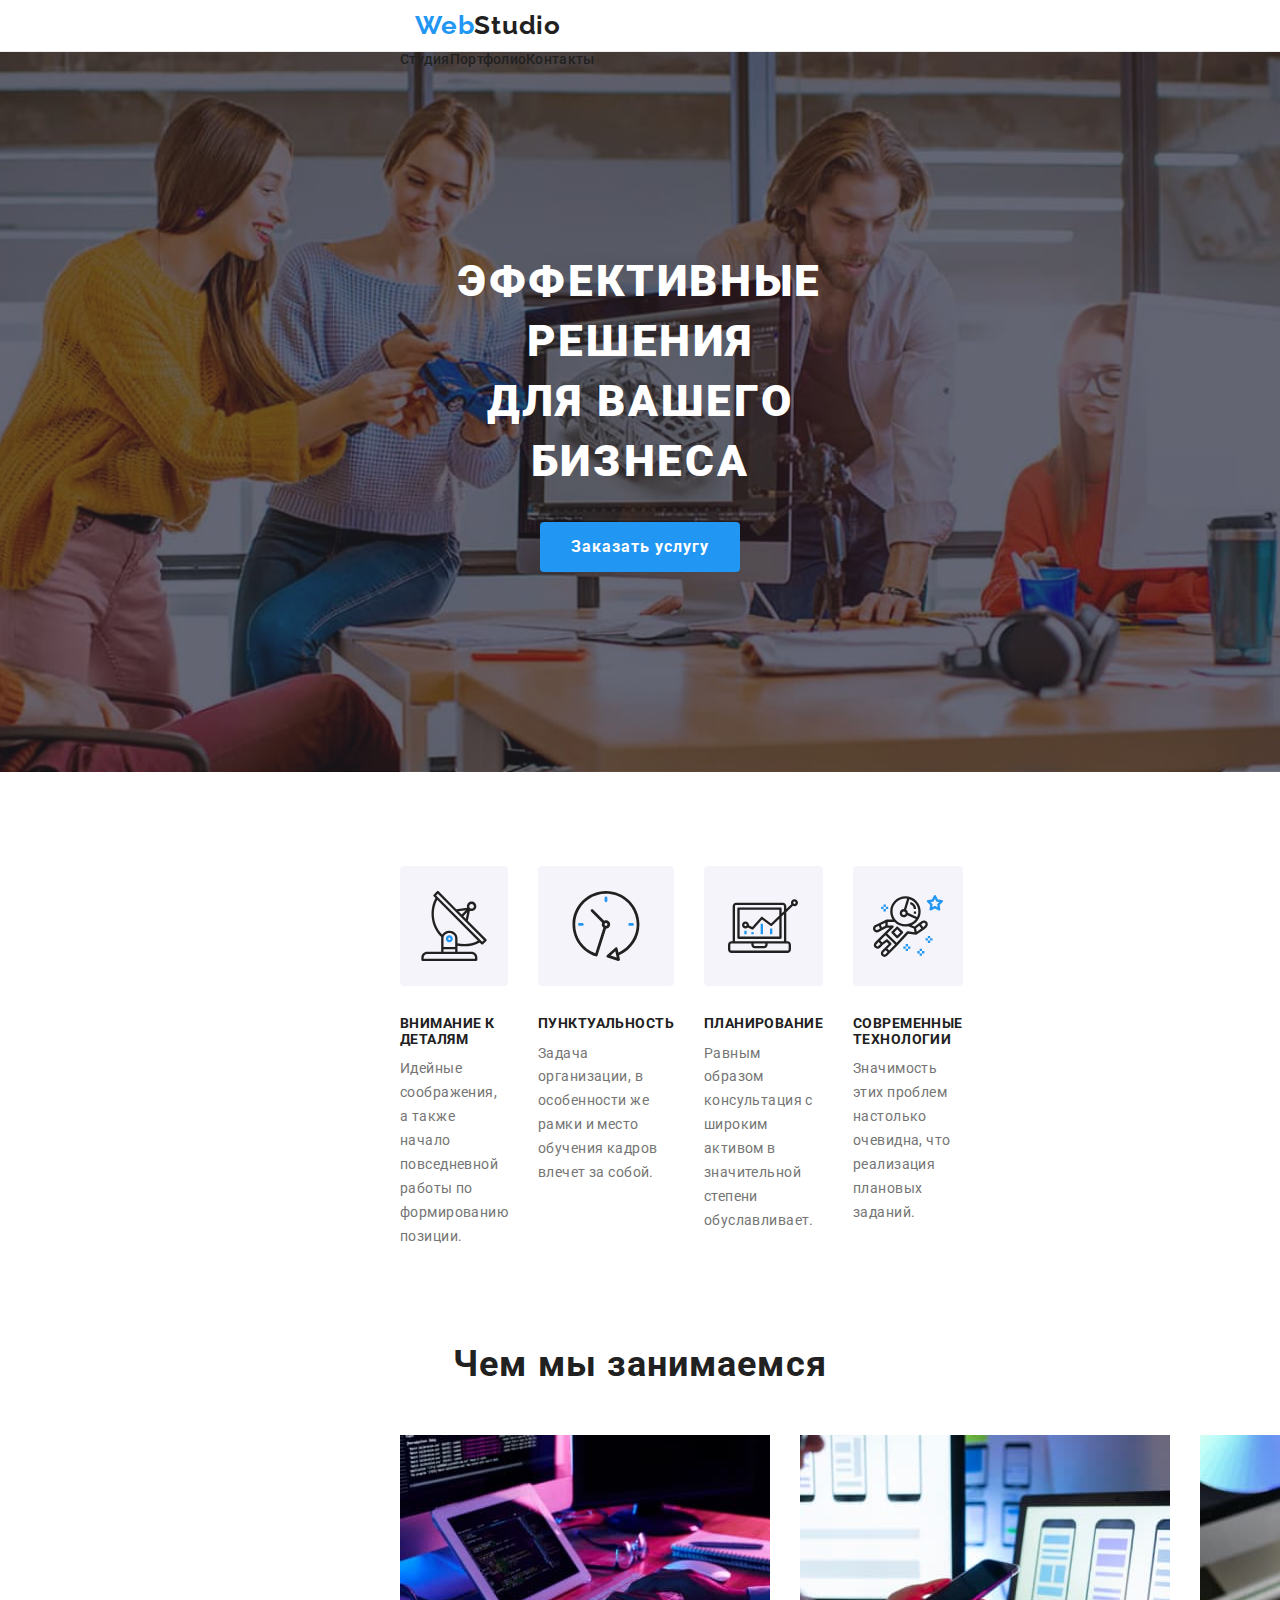
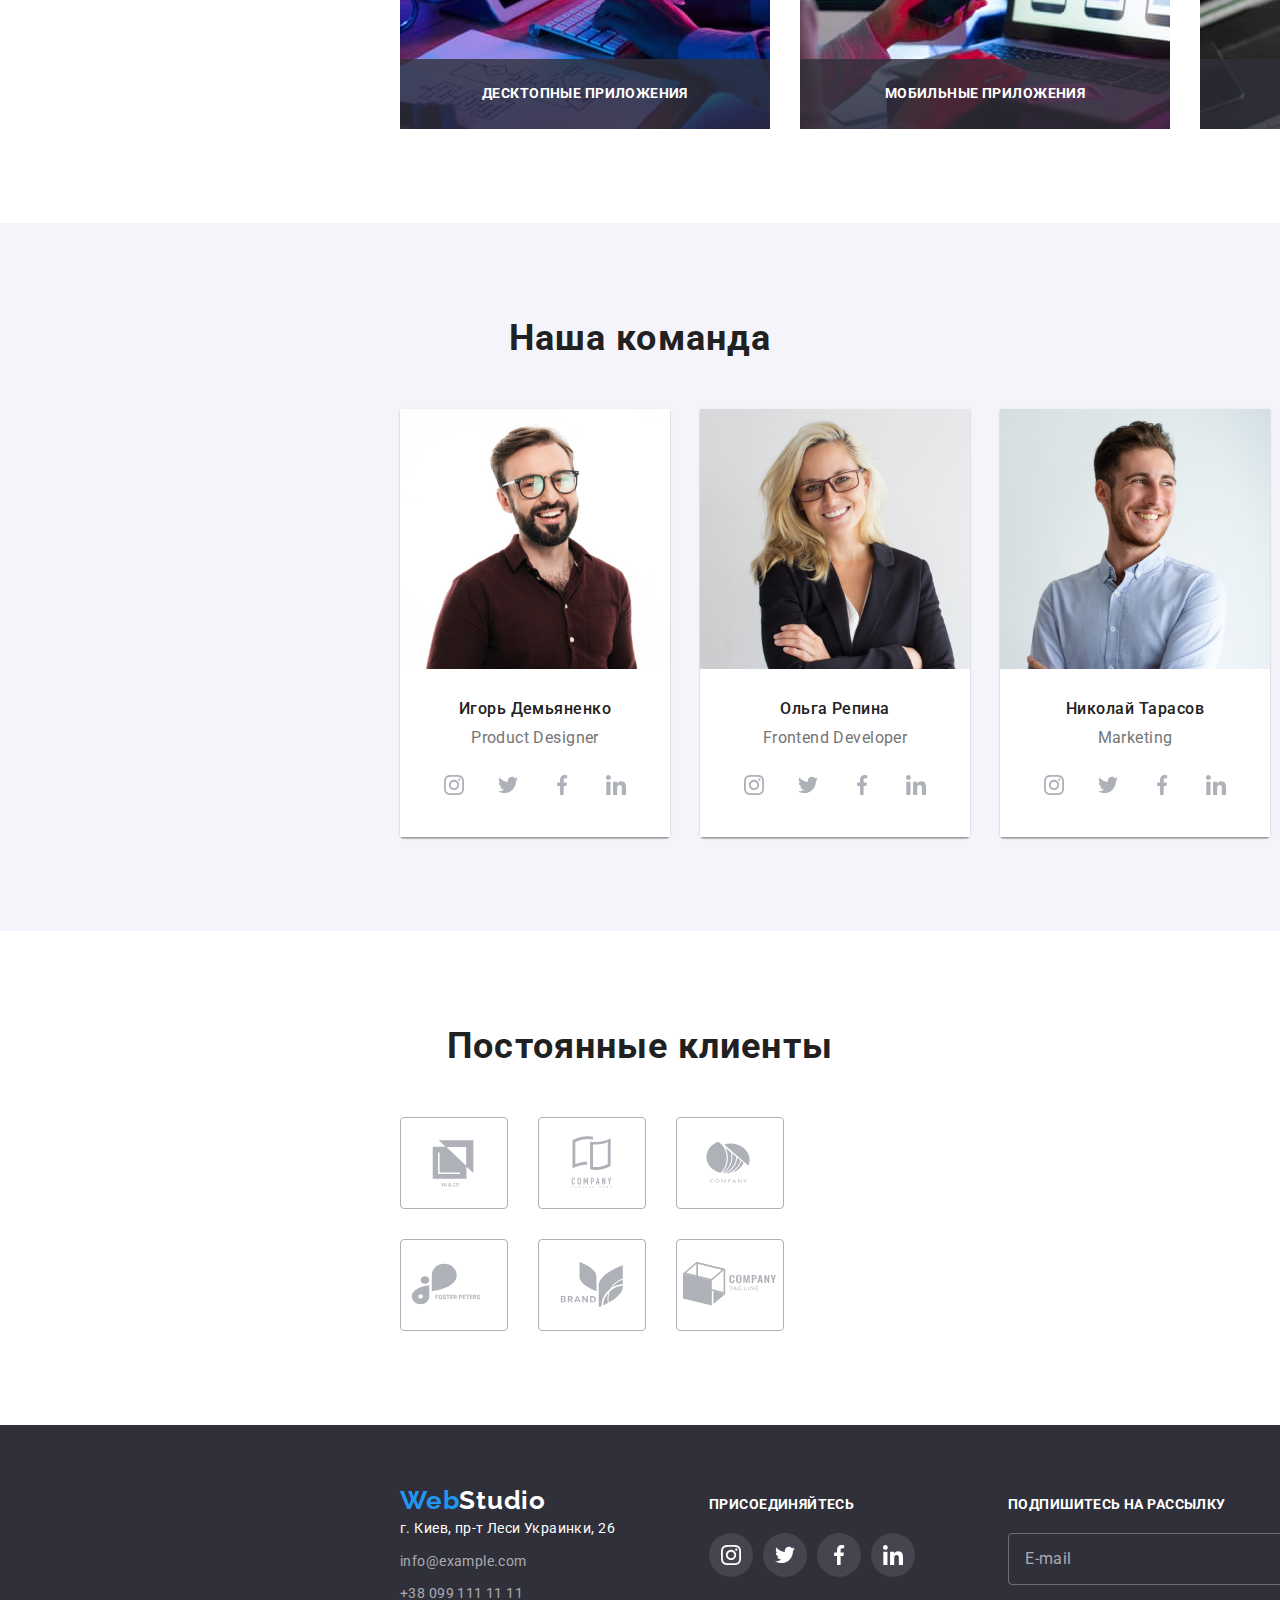
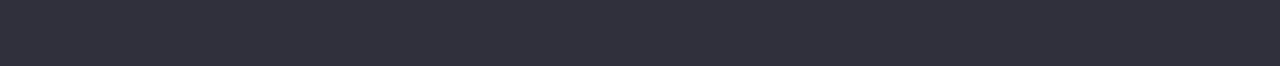
==== index.html @ edaa766d "Start header with adaptive" ====
<!DOCTYPE html>
<html lang="ru">
  <head>
    <meta charset="UTF-8" />
    <meta http-equiv="X-UA-Compatible" content="IE=edge" />
    <meta name="viewport" content="width=device-width, initial-scale=1.0" />
    <title>Document</title>
    <link
      href="https://fonts.googleapis.com/css2?family=Raleway:wght@700&family=Roboto:wght@400;500;700;900&display=swap"
      rel="stylesheet"
    />
    <link
      rel="stylesheet"
      href="https://cdnjs.cloudflare.com/ajax/libs/modern-normalize/1.1.0/modern-normalize.min.css"
    />
    <link rel="stylesheet" href="./css/main.min.css" />
    <!-- <link rel="stylesheet" href="./css/styles.css" /> -->
  </head>

  <body>
    <header class="header">
      <div class="container header__container">
        <nav class="navigation">
          <a href="#" class="logo">Web<span class="header__logo--brightness-theme">Studio</span></a>
          <ul class="navigation__menu" data-menu>
            <li class="navigation__item">
              <a href="#" class="navigation__link navigation__link--current">Студия</a>
            </li>
            <li class="navigation__item">
              <a href="./portfolio.html" target="_self" class="navigation__link">Портфолио</a>
            </li>
            <li class="navigation__item"><a href="" class="navigation__link">Контакты</a></li>
          </ul>
        </nav>
        <ul class="header__contacts">
          <li class="header__item">
            <a href="mailto:info@devstudio.com" class="header__link">
              <svg class="header__icon" width="16px" height="12px">
                <use href="./images/symbol-defs.svg#icon-envelope"></use>
              </svg>
              info@devstudio.com</a
            >
          </li>
          <li class="header__item">
            <a href="tel:+380961111111" class="header__link">
              <svg class="header__icon" width="10px" height="16px">
                <use href="./images/symbol-defs.svg#icon-smartphone"></use>
              </svg>
              +38 096 111 11 11</a
            >
          </li>
        </ul>
        <button class="navigation__switch" data-menu-button>
          <svg width="40px" height="40px">
            <use class="navigation__icon-menu" href="./images/symbol-defs.svg#icon-menu_40px"></use>
            <use
              class="navigation__icon-close"
              href="./images/symbol-defs.svg#icon-close_40px"
            ></use>
          </svg>
        </button>
      </div>
    </header>
    <!-- HERO -->
    <section class="hero">
      <div class="container hero__container">
        <h1 class="hero__heading">Эффективные решения<br />для вашего бизнеса</h1>
        <button data-modal-open type="button" class="button hero__button">Заказать услугу</button>
      </div>
    </section>
    <!--OUR ADVANTAGES-->
    <section class="advantages">
      <!--the header should be hidden-->
      <div class="container">
        <h2 class="heading advantages__main-heading" aria-hidden="true" tabindex="-1">
          Наши преимущества
        </h2>
        <ul class="advantages__list">
          <li class="advantages__item">
            <div class="advantages__wrapper">
              <svg class="advantages__iconadvantages__icon" width="70px" height="70px">
                <use href="./images/symbol-defs.svg#icon-antenna"></use>
              </svg>
            </div>
            <h3 class="advantages__heading">Внимание к деталям</h3>
            <p class="advantages__text">
              Идейные соображения, а также начало повседневной работы по формированию позиции.
            </p>
          </li>
          <li class="advantages__item">
            <div class="advantages__wrapper">
              <svg class="advantages__icon" width="70px" height="70px">
                <use href="./images/symbol-defs.svg#icon-clock"></use>
              </svg>
            </div>
            <h3 class="advantages__heading">Пунктуальность</h3>
            <p class="advantages__text">
              Задача организации, в особенности же рамки и место обучения кадров влечет за собой.
            </p>
          </li>
          <li class="advantages__item">
            <div class="advantages__wrapper">
              <svg class="advantages__icon" width="70px" height="70px">
                <use href="./images/symbol-defs.svg#icon-diagram"></use>
              </svg>
            </div>
            <h3 class="advantages__heading">Планирование</h3>
            <p class="advantages__text">
              Равным образом консультация с широким активом в значительной степени обуславливает.
            </p>
          </li>
          <li class="advantages__item">
            <div class="advantages__wrapper">
              <svg class="advantages__icon" width="70px" height="70px">
                <use href="./images/symbol-defs.svg#icon-astronaut"></use>
              </svg>
            </div>
            <h3 class="advantages__heading">Современные технологии</h3>
            <p class="advantages__text">
              Значимость этих проблем настолько очевидна, что реализация плановых заданий.
            </p>
          </li>
        </ul>
      </div>
    </section>
    <!--OUR DOING-->
    <section class="our-doing">
      <div class="container">
        <h2 class="heading">Чем мы занимаемся</h2>
        <ul class="our-doing__list">
          <li class="our-doing__item">
            <a href="" class="our-doing__link"
              ><img
                class="no-gap"
                src="./images/hands-on-the-keyboard.jpg"
                alt="Руки на клавиатуре"
                width="370"
              />
              <p class="our-doing__description">Десктопные приложения</p></a
            >
          </li>
          <li class="our-doing__item">
            <a href="" class="our-doing__link"
              ><img
                class="no-gap"
                src="./images/phone-in-the-hand.jpg"
                alt="В руке телефон"
                width="370"
              />
              <p class="our-doing__description">Мобильные приложения</p></a
            >
          </li>
          <li class="our-doing__item">
            <a href="" class="our-doing__link"
              ><img
                class="no-gap"
                src="./images/tablet-in-the-hand.jpg"
                alt="В руке планшет"
                width="370"
              />
              <p class="our-doing__description">Дизайнерские решения</p></a
            >
          </li>
        </ul>
      </div>
    </section>
    <!--OUR TEAM-->
    <section class="our-team">
      <div class="container">
        <h2 class="heading">Наша команда</h2>
        <ul class="our-team__list">
          <li class="employee-card">
            <img class="no-gap" src="./images/ihor.jpg" alt="Фото Игоря" width="270" />
            <div class="employee-card__wrapper">
              <h3 class="heading employee-card__member">Игорь Демьяненко</h3>
              <p class="employee-card__position">Product Designer</p>
              <div class="employee-card__social-block">
                <a href="" class="employee-card__link">
                  <svg class="" width="20px" height="20px">
                    <use href="./images/symbol-defs.svg#icon-instagram"></use>
                  </svg> </a
                ><a href="" class="employee-card__link">
                  <svg class="" width="20px" height="20px">
                    <use href="./images/symbol-defs.svg#icon-twitter"></use>
                  </svg> </a
                ><a href="" class="employee-card__link">
                  <svg class="" width="20px" height="20px">
                    <use href="./images/symbol-defs.svg#icon-facebook"></use>
                  </svg> </a
                ><a href="" class="employee-card__link">
                  <svg class="" width="20px" height="20px">
                    <use href="./images/symbol-defs.svg#icon-linkedin"></use>
                  </svg>
                </a>
              </div>
            </div>
          </li>
          <li class="employee-card">
            <img class="no-gap" src="./images/olha.jpg" alt="Фото Ольги" width="270" />
            <div class="employee-card__wrapper">
              <h3 class="heading employee-card__member">Ольга Репина</h3>
              <p class="employee-card__position">Frontend Developer</p>
              <div class="employee-card__social-block">
                <a href="" class="employee-card__link">
                  <svg class="" width="20px" height="20px">
                    <use href="./images/symbol-defs.svg#icon-instagram"></use>
                  </svg> </a
                ><a href="" class="employee-card__link">
                  <svg class="" width="20px" height="20px">
                    <use href="./images/symbol-defs.svg#icon-twitter"></use>
                  </svg> </a
                ><a href="" class="employee-card__link">
                  <svg class="" width="20px" height="20px">
                    <use href="./images/symbol-defs.svg#icon-facebook"></use>
                  </svg> </a
                ><a href="" class="employee-card__link">
                  <svg class="" width="20px" height="20px">
                    <use href="./images/symbol-defs.svg#icon-linkedin"></use>
                  </svg>
                </a>
              </div>
            </div>
          </li>
          <li class="employee-card">
            <img class="no-gap" src="./images/nikolay.jpg" alt="Фото Николая" width="270" />
            <div class="employee-card__wrapper">
              <h3 class="heading employee-card__member">Николай Тарасов</h3>
              <p class="employee-card__position">Marketing</p>
              <div class="employee-card__social-block">
                <a href="" class="employee-card__link">
                  <svg class="" width="20px" height="20px">
                    <use href="./images/symbol-defs.svg#icon-instagram"></use>
                  </svg> </a
                ><a href="" class="employee-card__link">
                  <svg class="" width="20px" height="20px">
                    <use href="./images/symbol-defs.svg#icon-twitter"></use>
                  </svg> </a
                ><a href="" class="employee-card__link">
                  <svg class="" width="20px" height="20px">
                    <use href="./images/symbol-defs.svg#icon-facebook"></use>
                  </svg> </a
                ><a href="" class="employee-card__link">
                  <svg class="" width="20px" height="20px">
                    <use href="./images/symbol-defs.svg#icon-linkedin"></use>
                  </svg>
                </a>
              </div>
            </div>
          </li>
          <li class="employee-card">
            <img class="no-gap" src="./images/myhail.jpg" alt="Фото Михаила" width="270" />
            <div class="employee-card__wrapper">
              <h3 class="heading employee-card__member">Михаил Ермаков</h3>
              <p class="employee-card__position">UI Designer</p>
              <div class="employee-card__social-block">
                <a href="" class="employee-card__link">
                  <svg class="" width="20px" height="20px">
                    <use href="./images/symbol-defs.svg#icon-instagram"></use>
                  </svg> </a
                ><a href="" class="employee-card__link">
                  <svg class="" width="20px" height="20px">
                    <use href="./images/symbol-defs.svg#icon-twitter"></use>
                  </svg> </a
                ><a href="" class="employee-card__link">
                  <svg class="" width="20px" height="20px">
                    <use href="./images/symbol-defs.svg#icon-facebook"></use>
                  </svg> </a
                ><a href="" class="employee-card__link">
                  <svg class="" width="20px" height="20px">
                    <use href="./images/symbol-defs.svg#icon-linkedin"></use>
                  </svg>
                </a>
              </div>
            </div>
          </li>
        </ul>
      </div>
    </section>
    <!--CLIENTS-->
    <section class="clients">
      <div class="container">
        <h2 class="heading">Постоянные клиенты</h2>
        <ul class="clients-list">
          <li class="clients-list__item">
            <a href="" class="clients-list__link">
              <svg class="" width="106px" height="60px">
                <use href="./images/symbol-defs.svg#icon-logo-yaco"></use>
              </svg>
            </a>
          </li>
          <li class="clients-list__item">
            <a href="" class="clients-list__link">
              <svg class="" width="106px" height="60px">
                <use href="./images/symbol-defs.svg#icon-logo-taglinehere"></use>
              </svg>
            </a>
          </li>
          <li class="clients-list__item">
            <a href="" class="clients-list__link">
              <svg class="" width="106px" height="60px">
                <use href="./images/symbol-defs.svg#icon-logo-shell"></use>
              </svg>
            </a>
          </li>
          <li class="clients-list__item">
            <a href="" class="clients-list__link">
              <svg class="" width="106px" height="60px">
                <use href="./images/symbol-defs.svg#icon-logo-foster"></use>
              </svg>
            </a>
          </li>
          <li class="clients-list__item">
            <a href="" class="clients-list__link">
              <svg class="" width="106px" height="60px">
                <use href="./images/symbol-defs.svg#icon-logo-brand"></use>
              </svg>
            </a>
          </li>
          <li class="clients-list__item">
            <a href="" class="clients-list__link">
              <svg class="" width="106px" height="60px">
                <use href="./images/symbol-defs.svg#icon-logo-tagline-box"></use>
              </svg>
            </a>
          </li>
        </ul>
      </div>
    </section>
    <footer class="footer">
      <div class="container footer__container">
        <div class="footer__contacts">
          <a href="#" class="logo footer__logo"
            >Web<span class="footer__logo--brightness-theme">Studio</span></a
          >
          <address class="">
            <p class="footer__physical-address">г. Киев, пр-т Леси Украинки, 26</p>
            <ul class="">
              <li class="footer__item">
                <a href="mailto:info@example.com" class="footer__link">info@example.com</a>
              </li>
              <li class="footer__item">
                <a href="tel:+380991111111" class="footer__link">+38 099 111 11 11</a>
              </li>
            </ul>
          </address>
        </div>
        <div class="social-block">
          <p class="social-block__urge">присоединяйтесь</p>
          <div class="social-block__wrapper">
            <a href="" class="social-block__link">
              <svg class="" width="20px" height="20px">
                <use href="./images/symbol-defs.svg#icon-instagram"></use>
              </svg> </a
            ><a href="" class="social-block__link">
              <svg class="" width="20px" height="20px">
                <use href="./images/symbol-defs.svg#icon-twitter"></use>
              </svg> </a
            ><a href="" class="social-block__link">
              <svg class="" width="20px" height="20px">
                <use href="./images/symbol-defs.svg#icon-facebook"></use>
              </svg> </a
            ><a href="" class="social-block__link">
              <svg class="" width="20px" height="20px">
                <use href="./images/symbol-defs.svg#icon-linkedin"></use>
              </svg>
            </a>
          </div>
        </div>

        <form action="" class="form-connection">
          <label class="form-connection__label" for="footer-mail">Подпишитесь на рассылку</label>
          <div class="form-connection__wrapper">
            <input
              class="form-connection__input"
              type="email"
              id="footer-mail"
              placeholder="E-mail"
              name="user-email"
            />
            <button class="button form-connection__button" type="submit">
              Подписаться<svg class="form-connection__button--icon" width="24px" height="24px">
                <use href="./images/symbol-defs.svg#icon-paper-plane"></use>
              </svg>
            </button>
          </div>
        </form>
      </div>
    </footer>

    <div data-modal class="backdrop is-hidden">
      <div class="modal">
        <button data-modal-close class="modal__close">
          <svg width="18px" height="18px">
            <use href="./images/symbol-defs.svg#icon-close-black"></use>
          </svg>
        </button>
        <p class="modal__urge">Оставьте свои данные, мы вам перезвоним</p>
        <form action="">
          <div class="modal__form-fild">
            <label class="modal__label" for="name">Имя</label>
            <input class="modal__input" type="text" name="user-name" id="name" />
            <svg class="modal__icon" width="18px" height="18px">
              <use href="./images/symbol-defs.svg#icon-person-afro"></use>
            </svg>
          </div>

          <div class="modal__form-fild">
            <label class="modal__label" for="phone">Телефон</label>
            <input class="modal__input" type="tel" name="user-phone" id="phone" />
            <svg class="modal__icon" width="18px" height="18px">
              <use href="./images/symbol-defs.svg#icon-phone-black"></use>
            </svg>
          </div>

          <div class="modal__form-fild">
            <label class="modal__label" for="mail">Почта</label>
            <input class="modal__input" type="email" name="user-email" id="mail" />
            <svg class="modal__icon" width="18px" height="18px">
              <use href="./images/symbol-defs.svg#icon-email-black"></use>
            </svg>
          </div>

          <div class="modal__form-fild modal__form-fild--add-comment">
            <label class="modal__label" for="add">Комментарий</label>
            <textarea
              class="modal__textarea"
              name="additional"
              id="add"
              cols="30"
              rows="10"
              placeholder="Введите текст"
            ></textarea>
          </div>

          <div class="acceptance-box">
            <label class="acceptance-box__label">
              <input class="acceptance-box__input" type="checkbox" name="acceptance" />
              <!-- <span class="box"></span> -->
              <svg
                class="acceptance-box__svg acceptance-box__svg--non-checked"
                width="16px"
                height="15px"
              >
                <use href="./images/symbol-defs.svg#icon-border"></use>
              </svg>
              <svg
                class="acceptance-box__svg acceptance-box__svg--checked"
                width="16px"
                height="15px"
              >
                <use href="./images/symbol-defs.svg#icon-check"></use>
              </svg>
              Соглашаюсь с рассылкой и принимаю
              <a class="acceptance-box__link" href="">Условия договора</a></label
            >
          </div>

          <button class="button modal__button" type="submit">Отправить</button>
        </form>
      </div>
    </div>

    <script src="./js/modal.js"></script>
    <script src="./js/mobile-menu.js"></script>
  </body>
</html>
---- css/main.min.css ----
body{-webkit-box-sizing:border-box;box-sizing:border-box;font-family:"Roboto",sans-serif;font-size:14px;line-height:1.71;letter-spacing:.03em;color:#757575}ul{list-style:none;padding:0;margin:0}a{text-decoration:none}img{display:block}.container{margin:0 auto}@media screen and (min-width: 480px){.container{width:480px}}.heading{margin:0;margin-bottom:50px;text-align:center;color:#212121;font-weight:700;font-size:36px;line-height:1.17;letter-spacing:0.03em}.advantages__main-heading,.portfolio__main-headimg{position:absolute;white-space:nowrap;width:1px;height:1px;overflow:hidden;border:0;padding:0;clip:rect(0 0 0 0);-webkit-clip-path:inset(50%);clip-path:inset(50%);margin:-1px}.header{border-bottom:1px solid #ececec}.header__container{position:relative;display:-webkit-box;display:-ms-flexbox;display:flex;padding:10px 15px;-webkit-box-align:center;-ms-flex-align:center;align-items:center}.header__contacts{display:none}.header__item:not(:last-child){margin-right:50px}.header__link{display:-webkit-box;display:-ms-flexbox;display:flex;padding-top:32px;padding-bottom:32px;-webkit-box-align:center;-ms-flex-align:center;align-items:center;color:#757575;font-weight:500;line-height:1.14;letter-spacing:0.02em;-webkit-transition-property:color;transition-property:color;-webkit-transition-duration:250ms;transition-duration:250ms;-webkit-transition-timing-function:cubic-bezier(0.4, 0, 0.2, 1);transition-timing-function:cubic-bezier(0.4, 0, 0.2, 1)}.header__link:hover,.header__link:focus{color:#2196f3}.header__icon{margin-right:10px;fill:currentColor}.logo{display:block;color:#2196f3;font-family:"Raleway",sans-serif;font-weight:700;font-size:24px;line-height:1.17;letter-spacing:0.03em;text-decoration:none}@media screen and (min-width: 768px) and (max-width: 1199px){.logo{margin-right:88px}}@media screen and (min-width: 1200px){.logo{margin-right:93px;font-size:26px;line-height:1.2}}.header__logo--brightness-theme{color:#212121}.footer__logo--brightness-theme{color:#fff}.navigation{display:-webkit-box;display:-ms-flexbox;display:flex;-webkit-box-align:center;-ms-flex-align:center;align-items:center}.navigation__menu{display:none;position:absolute;top:100%;left:0;width:100%}.navigation__menu.is-open{display:block;background-color:#fff}@media screen and (min-width: 768px){.navigation__menu{display:-webkit-box;display:-ms-flexbox;display:flex}}.navigation__switch{margin-left:auto;border:none;background-color:transparent}.navigation__switch.is-open .navigation__icon-close{display:block}.navigation__switch.is-open .navigation__icon-menu{display:none}@media screen and (min-width: 768px){.navigation__switch{display:none}}.navigation__icon-close{display:none}.navigation__link{display:block;color:#212121;font-weight:500;line-height:1.18;letter-spacing:0.02em;-webkit-transition-property:color;transition-property:color;-webkit-transition-duration:250ms;transition-duration:250ms;-webkit-transition-timing-function:cubic-bezier(0.4, 0, 0.2, 1);transition-timing-function:cubic-bezier(0.4, 0, 0.2, 1)}.navigation__link:not(:last-child){margin-bottom:32px}.navigation__link:hover,.navigation__link:focus{color:#2196f3}.hero{max-width:1600px;padding-top:200px;padding-bottom:200px;margin-left:auto;margin-right:auto;background-image:-webkit-gradient(linear, left top, right top, from(rgba(47,48,58,0.4)), to(rgba(47,48,58,0.4))),url(../images/bg-img-main-page.jpg);background-image:linear-gradient(to right, rgba(47,48,58,0.4), rgba(47,48,58,0.4)),url(../images/bg-img-main-page.jpg);background-color:#2f303a;background-repeat:no-repeat;background-position:center;background-size:cover}.hero__container{text-align:center}.hero__heading{margin:0px 0px 30px 0px;color:#fff;font-weight:900;font-size:44px;line-height:1.36;text-align:center;letter-spacing:0.06em;text-transform:uppercase}.button{min-width:200px;padding-top:9px;padding-bottom:9px;cursor:pointer;font-family:inherit;font-weight:700;font-size:16px;line-height:1.88;letter-spacing:0.06em;color:#fff;background-color:#2196f3;border:1px solid transparent;border-radius:4px;-webkit-transition-property:background;transition-property:background;-webkit-transition-duration:250ms;transition-duration:250ms;-webkit-transition-timing-function:cubic-bezier(0.4, 0, 0.2, 1);transition-timing-function:cubic-bezier(0.4, 0, 0.2, 1)}.button:hover,.button:focus{background:#188ce8}.form-connection__button{display:-webkit-box;display:-ms-flexbox;display:flex;-webkit-box-align:center;-ms-flex-align:center;align-items:center;-webkit-box-pack:center;-ms-flex-pack:center;justify-content:center}.form-connection__button--icon{margin-left:10px}.modal__button{display:block;margin:0 auto;-webkit-box-shadow:0px 4px 4px rgba(0,0,0,0.15);box-shadow:0px 4px 4px rgba(0,0,0,0.15)}.filter__button{padding:6px 22px;color:#212121;font-family:inherit;font-style:inherit;font-weight:500;font-size:16px;line-height:1.6;letter-spacing:0.03em;cursor:pointer;border:1px solid transparent;border-radius:4px;-webkit-transition-property:color,background-color,-webkit-box-shadow;transition-property:color,background-color,-webkit-box-shadow;transition-property:color,background-color,box-shadow;transition-property:color,background-color,box-shadow,-webkit-box-shadow;-webkit-transition-duration:250ms;transition-duration:250ms;-webkit-transition-timing-function:cubic-bezier(0.4, 0, 0.2, 1);transition-timing-function:cubic-bezier(0.4, 0, 0.2, 1)}.filter__button:hover,.filter__button:focus,.filter__button.filter__button--current{color:#fff;background-color:#2196f3;-webkit-box-shadow:0px 3px 1px rgba(0,0,0,0.1),0px 1px 2px rgba(0,0,0,0.08),0px 2px 2px rgba(0,0,0,0.12);box-shadow:0px 3px 1px rgba(0,0,0,0.1),0px 1px 2px rgba(0,0,0,0.08),0px 2px 2px rgba(0,0,0,0.12)}.advantages{padding-top:94px;padding-bottom:94px}.advantages__list{display:-webkit-box;display:-ms-flexbox;display:flex;margin-left:-30px}.advantages__item{-ms-flex-preferred-size:calc((100% - 90px) / 4);flex-basis:calc((100% - 90px) / 4);margin-left:30px}.advantages__wrapper{display:-webkit-box;display:-ms-flexbox;display:flex;-webkit-box-align:center;-ms-flex-align:center;align-items:center;-webkit-box-pack:center;-ms-flex-pack:center;justify-content:center;height:120px;margin-bottom:30px;background-color:#f5f4fa;border-radius:4px}.advantages__heading{margin-bottom:10px;text-align:left;color:#212121;font-size:14px;line-height:1.14;text-transform:uppercase}.advantages__text{margin:0}.our-doing{padding-bottom:94px}.our-doing__list{display:-webkit-box;display:-ms-flexbox;display:flex;margin-left:-30px}.our-doing__item{margin-left:30px;-ms-flex-preferred-size:calc((100% - 60px) / 3);flex-basis:calc((100% - 60px) / 3)}.our-doing__link{position:relative;display:block;-webkit-box-sizing:content-box;box-sizing:content-box}.our-doing__description{position:absolute;bottom:0;left:0;width:100%;margin:0;padding-top:27px;padding-bottom:27px;font-style:normal;font-weight:700;line-height:1.14;text-align:center;text-transform:uppercase;color:#fff;background:rgba(47,48,58,0.8)}.our-team{padding-top:94px;padding-bottom:94px;background-color:#f5f4fa}.our-team__list{display:-webkit-box;display:-ms-flexbox;display:flex;margin-left:-30px}.employee-card{display:block;margin-left:30px;-ms-flex-preferred-size:calc((100% - 90px) / 4);flex-basis:calc((100% - 90px) / 4);-webkit-box-shadow:0px 1px 3px rgba(0,0,0,0.12),0px 1px 1px rgba(0,0,0,0.14),0px 2px 1px rgba(0,0,0,0.2);box-shadow:0px 1px 3px rgba(0,0,0,0.12),0px 1px 1px rgba(0,0,0,0.14),0px 2px 1px rgba(0,0,0,0.2);border-radius:0px 0px 4px 4px}.employee-card__member{margin-bottom:10px;font-weight:500;font-size:16px;line-height:1.19;text-align:center}.employee-card__wrapper{padding-top:30px;padding-bottom:30px;background-color:#fff}.employee-card__position{padding:0;margin-left:0;margin-right:0;margin-top:0;margin-bottom:16px;text-align:center;font-size:16px;line-height:1.19}.employee-card__social-block{display:-webkit-box;display:-ms-flexbox;display:flex;-webkit-box-pack:center;-ms-flex-pack:center;justify-content:center}.employee-card__link{display:-webkit-box;display:-ms-flexbox;display:flex;width:44px;height:44px;-webkit-box-pack:center;-ms-flex-pack:center;justify-content:center;-webkit-box-align:center;-ms-flex-align:center;align-items:center;fill:#afb1b8;border-radius:50%;-webkit-transition-property:fill,background-color;transition-property:fill,background-color;-webkit-transition-duration:250ms;transition-duration:250ms;-webkit-transition-timing-function:cubic-bezier(0.4, 0, 0.2, 1);transition-timing-function:cubic-bezier(0.4, 0, 0.2, 1)}.employee-card__link:hover,.employee-card__link:focus{background-color:#2196f3;fill:#fff}.employee-card__link:not(:last-child){margin-right:10px}.clients{padding-top:94px;padding-bottom:94px}.clients-list{display:-webkit-box;display:-ms-flexbox;display:flex;-ms-flex-wrap:wrap;flex-wrap:wrap;margin-left:-30px;margin-top:-30px}.clients-list__item{-ms-flex-preferred-size:calc((100% - 180px) / 6);flex-basis:calc((100% - 180px) / 6);margin-left:30px;margin-top:30px}.clients-list__link{display:-webkit-box;display:-ms-flexbox;display:flex;height:92px;-webkit-box-pack:center;-ms-flex-pack:center;justify-content:center;-webkit-box-align:center;-ms-flex-align:center;align-items:center;background-position:center;border:1px solid #afb1b8;border-radius:4px;fill:#afb1b8;-webkit-transition-property:border-color,fill;transition-property:border-color,fill;-webkit-transition-duration:250ms;transition-duration:250ms;-webkit-transition-timing-function:cubic-bezier(0.4, 0, 0.2, 1);transition-timing-function:cubic-bezier(0.4, 0, 0.2, 1)}.clients-list__link:hover,.clients-list__link:focus{border-color:#2196f3;fill:#2196f3}.footer{background-color:#2f303a;padding-top:60px;padding-bottom:60px}.footer__container{display:-webkit-box;display:-ms-flexbox;display:flex}.footer__physical-address{margin-top:0;margin-bottom:9px;min-width:231px;font-style:normal;color:#fff}.footer__item:not(:last-child){margin-bottom:9px}.footer__link{color:rgba(255,255,255,0.6);font-style:normal;-webkit-transition-property:color;transition-property:color;-webkit-transition-duration:250ms;transition-duration:250ms;-webkit-transition-timing-function:cubic-bezier(0.4, 0, 0.2, 1);transition-timing-function:cubic-bezier(0.4, 0, 0.2, 1)}.footer__link:hover,.footer__link:focus{color:#2196f3}.social-block{margin-left:70px;padding-top:12px}.social-block__urge{margin-top:0;margin-bottom:20px;color:#fff;font-weight:700;line-height:1.14;text-transform:uppercase}.social-block__wrapper{display:-webkit-box;display:-ms-flexbox;display:flex;-webkit-box-pack:center;-ms-flex-pack:center;justify-content:center}.social-block__link{display:-webkit-box;display:-ms-flexbox;display:flex;width:44px;height:44px;-webkit-box-pack:center;-ms-flex-pack:center;justify-content:center;-webkit-box-align:center;-ms-flex-align:center;align-items:center;background-color:rgba(255,255,255,0.1);fill:#fff;border-radius:50%;-webkit-transition-property:background-color;transition-property:background-color;-webkit-transition-duration:250ms;transition-duration:250ms;-webkit-transition-timing-function:cubic-bezier(0.4, 0, 0.2, 1);transition-timing-function:cubic-bezier(0.4, 0, 0.2, 1)}.social-block__link:hover,.social-block__link:focus{background-color:#2196f3}.social-block__link:not(:last-child){margin-right:10px}.form-connection{margin-left:93px;padding-top:12px;color:#fff;font-weight:700;line-height:1.14;text-transform:uppercase}.form-connection__label{display:block;margin-bottom:20px}.form-connection__wrapper{display:-webkit-box;display:-ms-flexbox;display:flex}.form-connection__input{margin-right:12px;min-width:360px;padding:15px 0px 15px 16px;font-weight:400;font-size:16px;line-height:1.25;letter-spacing:0.03em;color:rgba(255,255,255,0.6);background-color:transparent;border-radius:4px;border:1px solid rgba(255,255,255,0.3);outline:none;-webkit-transition-property:border-color;transition-property:border-color;-webkit-transition-duration:250ms;transition-duration:250ms;-webkit-transition-timing-function:cubic-bezier(0.4, 0, 0.2, 1);transition-timing-function:cubic-bezier(0.4, 0, 0.2, 1)}.form-connection__input:focus{border-color:#2196f3}.form-connection__input::-webkit-input-placeholder{font-weight:400;font-size:16px;line-height:1.25;letter-spacing:0.03em;color:rgba(255,255,255,0.6)}.form-connection__input:-ms-input-placeholder{font-weight:400;font-size:16px;line-height:1.25;letter-spacing:0.03em;color:rgba(255,255,255,0.6)}.form-connection__input::-ms-input-placeholder{font-weight:400;font-size:16px;line-height:1.25;letter-spacing:0.03em;color:rgba(255,255,255,0.6)}.form-connection__input::placeholder{font-weight:400;font-size:16px;line-height:1.25;letter-spacing:0.03em;color:rgba(255,255,255,0.6)}.backdrop{position:fixed;top:0;left:0;width:100%;height:100%;background-color:rgba(0,0,0,0.2);-webkit-transform:scale(1);transform:scale(1);-webkit-transition-property:opacity,visibility,-webkit-transform;transition-property:opacity,visibility,-webkit-transform;transition-property:opacity,transform,visibility;transition-property:opacity,transform,visibility,-webkit-transform;-webkit-transition-duration:250ms;transition-duration:250ms;-webkit-transition-timing-function:cubic-bezier(0.4, 0, 0.2, 1);transition-timing-function:cubic-bezier(0.4, 0, 0.2, 1)}.backdrop.is-hidden{opacity:0;pointer-events:none;visibility:hidden;-webkit-transform:scale(0.3);transform:scale(0.3)}.modal{position:absolute;top:50%;left:50%;-webkit-transform:translate(-50%, -50%);transform:translate(-50%, -50%);width:528px;height:581px;padding:40px;background-color:#fff}.modal__close{position:absolute;display:-webkit-box;display:-ms-flexbox;display:flex;width:30px;height:30px;top:8px;right:8px;padding:0;-webkit-box-pack:center;-ms-flex-pack:center;justify-content:center;-webkit-box-align:center;-ms-flex-align:center;align-items:center;cursor:pointer;border-radius:50%;border:1px solid rgba(0,0,0,0.1);background:#fff;-webkit-transition-property:fill;transition-property:fill;-webkit-transition-duration:250ms;transition-duration:250ms;-webkit-transition-timing-function:cubic-bezier(0.4, 0, 0.2, 1);transition-timing-function:cubic-bezier(0.4, 0, 0.2, 1)}.modal__close:hover,.modal__close:focus{fill:#2196f3;outline:none}.modal__urge{display:block;margin-top:0;margin-bottom:12px;font-weight:700;font-size:20px;line-height:1.15;text-align:center;letter-spacing:0.03em;color:#212121}.modal__form-fild{margin-bottom:10px;display:-webkit-box;display:-ms-flexbox;display:flex;-webkit-box-orient:vertical;-webkit-box-direction:normal;-ms-flex-direction:column;flex-direction:column;position:relative}.modal__label{margin-bottom:4px;font-size:12px;line-height:1.17;letter-spacing:0.01em}.modal__input{padding-left:42px;min-height:40px;border:1px solid rgba(33,33,33,0.2);border-radius:4px;-webkit-transition-property:border-color;transition-property:border-color;-webkit-transition-duration:250ms;transition-duration:250ms;-webkit-transition-timing-function:cubic-bezier(0.4, 0, 0.2, 1);transition-timing-function:cubic-bezier(0.4, 0, 0.2, 1)}.modal__input:focus{border-color:#2196f3;outline:none}.modal__icon{left:15px;top:29px;position:absolute;-webkit-transition-property:fill;transition-property:fill;-webkit-transition-duration:250ms;transition-duration:250ms;-webkit-transition-timing-function:cubic-bezier(0.4, 0, 0.2, 1);transition-timing-function:cubic-bezier(0.4, 0, 0.2, 1)}.modal__input:focus+.modal__icon{fill:#2196f3}.modal__form-fild--add-comment{margin-bottom:25px}.modal__textarea{width:100%;max-height:120px;padding:12px 16px;resize:none;font-size:12px;line-height:1.17;letter-spacing:0.01em;color:rgba(117,117,117,0.5);border:1px solid rgba(33,33,33,0.2);border-radius:4px;-webkit-transition-property:border-color;transition-property:border-color;-webkit-transition-duration:250ms;transition-duration:250ms;-webkit-transition-timing-function:cubic-bezier(0.4, 0, 0.2, 1);transition-timing-function:cubic-bezier(0.4, 0, 0.2, 1)}.modal__textarea:focus{border-color:#2196f3;outline:none}.acceptance-box{margin-bottom:30px}.acceptance-box__label{position:relative;display:-webkit-box;display:-ms-flexbox;display:flex;-webkit-box-align:center;-ms-flex-align:center;align-items:center}.acceptance-box__input{-webkit-appearance:none;-moz-appearance:none;appearance:none;position:absolute}.acceptance-box__svg{margin-right:8px}.acceptance-box__svg--checked{position:absolute;top:50%;left:0;opacity:0;-webkit-transform:translateY(-50%);transform:translateY(-50%);-webkit-transition-property:opacity;transition-property:opacity;-webkit-transition-duration:250ms;transition-duration:250ms;-webkit-transition-timing-function:cubic-bezier(0.4, 0, 0.2, 1);transition-timing-function:cubic-bezier(0.4, 0, 0.2, 1)}.acceptance-box__input:checked ~ .acceptance-box__svg--checked{opacity:1}.acceptance-box__svg--non-checked{-webkit-transition-property:opacity,fill;transition-property:opacity,fill;-webkit-transition-duration:250ms;transition-duration:250ms;-webkit-transition-timing-function:cubic-bezier(0.4, 0, 0.2, 1);transition-timing-function:cubic-bezier(0.4, 0, 0.2, 1)}.acceptance-box__input:checked+.acceptance-box__svg--non-checked{opacity:0}.acceptance-box__input:focus+.acceptance-box__svg--non-checked{fill:#2196f3}.acceptance-box__link{color:#2196f3;margin-left:3px;-webkit-text-decoration-line:underline;text-decoration-line:underline}.acceptance-box__link:hover{-webkit-text-decoration-line:none;text-decoration-line:none}.portfolio{padding-top:94px;padding-bottom:94px}.filter{display:-webkit-box;display:-ms-flexbox;display:flex;margin-bottom:50px;-webkit-box-pack:center;-ms-flex-pack:center;justify-content:center}.filter__item:not(:last-child){margin-right:8px}.examples{display:-webkit-box;display:-ms-flexbox;display:flex;-ms-flex-wrap:wrap;flex-wrap:wrap;margin-top:-30px;margin-left:-30px}.examples__item{display:block;-ms-flex-preferred-size:calc((100% - 90px) / 3);flex-basis:calc((100% - 90px) / 3);margin-left:30px;margin-top:30px}.examples__link{display:block;text-decoration:none;-webkit-transition-property:-webkit-box-shadow;transition-property:-webkit-box-shadow;transition-property:box-shadow;transition-property:box-shadow, -webkit-box-shadow;-webkit-transition-duration:250ms;transition-duration:250ms;-webkit-transition-timing-function:cubic-bezier(0.4, 0, 0.2, 1);transition-timing-function:cubic-bezier(0.4, 0, 0.2, 1)}.examples__link:hover,.examples__link:focus{-webkit-box-shadow:0px 1px 1px rgba(0,0,0,0.12),0px 4px 4px rgba(0,0,0,0.06),1px 4px 6px rgba(0,0,0,0.16);box-shadow:0px 1px 1px rgba(0,0,0,0.12),0px 4px 4px rgba(0,0,0,0.06),1px 4px 6px rgba(0,0,0,0.16)}.examples__thumb{position:relative;overflow:hidden;-webkit-box-align:center;-ms-flex-align:center;align-items:center}.examples__img{display:block;width:100%}.examples__description-wrapper{display:-webkit-box;display:-ms-flexbox;display:flex;position:absolute;height:100%;top:0;left:0;margin:0;padding-left:24px;padding-right:24px;-webkit-box-align:center;-ms-flex-align:center;align-items:center;background:rgba(33,150,243,0.9);-webkit-transform:translateY(102%);transform:translateY(102%);-webkit-transition-property:opacity,-webkit-transform;transition-property:opacity,-webkit-transform;transition-property:opacity,transform;transition-property:opacity,transform,-webkit-transform;-webkit-transition-duration:250ms;transition-duration:250ms;-webkit-transition-timing-function:cubic-bezier(0.4, 0, 0.2, 1);transition-timing-function:cubic-bezier(0.4, 0, 0.2, 1)}.examples__link:hover .examples__description-wrapper,.examples__link:focus .examples__description-wrapper{opacity:1;-webkit-transform:translateY(0);transform:translateY(0)}.examples__description{margin:0;color:#fff;font-size:18px;line-height:1.55}.examples__wrapper{padding-top:20px;padding-left:24px;padding-bottom:20px;padding-right:24px;border-bottom:1px solid #eee;border-left:1px solid #eee;border-right:1px solid #eee}.examples__heading{margin-top:0;margin-bottom:4px;text-align:left;color:#212121;font-size:18px;line-height:2;letter-spacing:0.06em}.examples__work-type{margin:0;font-family:"Roboto",sans-serif;color:#757575;font-size:16px;line-height:1.88;letter-spacing:0.03em}
/*# sourceMappingURL=main.min.css.map */
---- css/styles.css ----
/*
main-text-color: #757575
hedings-text-color: #212121
accent-text-color: #2196F3
white-text-color: #FFFFFF
white-text-color-footer: rgba(255, 255, 255, 0.6)
main-background-color: #E5E5E5
secondary-background-color: #F5F4FA
footer/hero-background-color: #2F303A
white-background-color: #FFFFFF
*/
:root {
  --interim-heading-color: #212121;
  --accent-color: #2196f3;
  --logo-color: #2196f3;
  --white-color: #ffffff;
  --main-text-color: #757575;
  --black-color: #212121;
  --hero-footer-color: #2f303a;
  --our-team-bgc: #f5f4fa;
  --footer-links-color: rgba(255, 255, 255, 0.6);
  --button-accent-color: #188ce8;
  --hero-border-color: #ececec;
  --button-border: border: 1px solid transparent;
  --button-border-radius: border-radius: 4px;
  --examples-berder-color: #EEEEEE;
  --header-border-color: #ECECEC;
  --icons-color: #AFB1B8;
  --animation-time: 250ms;
  --animation-time-distribution: cubic-bezier(0.4, 0, 0.2, 1);
}

/* general rules */

html {
  box-sizing: border-box;
}

*,
*::before,
*::after {
  box-sizing: inherit;
}

body {
  background-color: var(--white-color);
  color: var(--main-text-color);
  font-family: 'Roboto', sans-serif;
  font-size: 14px;
  line-height: 1.71;
  letter-spacing: 0.03em;
}

.heading--visually-hidden {
  position: absolute;
  white-space: nowrap;
  width: 1px;
  height: 1px;
  overflow: hidden;
  border: 0;
  padding: 0;
  clip: rect(0 0 0 0);
  clip-path: inset(50%);
  margin: -1px;
}

.container {
  width: 1200px;
  padding: 0 15px;
  margin: 0 auto;
}

a {
  text-decoration: none;
}

address {
  font-style: normal;
}

ul {
  list-style: none;
  padding: 0;
  margin: 0;
}

.heading {
  margin: 0;
  margin-bottom: 50px;
  text-align: center;

  color: var(--interim-heading-color);
  font-weight: 700;
  font-size: 36px;
  line-height: 1.17;
  letter-spacing: 0.03em;
}

.no-gap{
  display: block;
}

.button{
  min-width: 200px;
  padding-top: 9px;
  padding-bottom: 9px;
  cursor: pointer;
  
  font-family: inherit;
  font-weight: 700;
  font-size: 16px;
  line-height: 1.88;
  letter-spacing: 0.06em;

  color: var(--white-color);
  background-color: var(--accent-color);
  border: 1px solid transparent;
  border-radius: 4px;

  transition: background var(--animation-time) var(--animation-time-distribution);
}

.button:hover,
.button:focus{
  background: var(--button-accent-color);
}


/* general rules */

/*Logo*/

.logo {
  display: block;
  margin-right: 93px;

  color: var(--logo-color);
  font-family: 'Raleway', sans-serif;
  font-weight: 700;
  font-size: 26px;
  line-height: 1.2;
  letter-spacing: 0.03em;
  text-decoration: none;
}

.header__logo--brightness-theme {
  color: var(--black-color);
  background-color: var(--white-color);
}

.basement__logo--brightness-theme {
  color: var(--white-color);
}

.page-header{
  border-bottom: 1px solid var(--header-border-color);
}

/*Logo*/

/*site-nav*/

.page-header__container{
  display: flex;
}

.navigation{
  display: flex;
  align-items: center;
}

.navigation__menu{
  display: flex;
}

.navigation__item:not(:last-child){
  margin-right: 50px;
}

.navigation__link {
  display: block;
  position: relative;
  padding-top: 32px;
  padding-bottom: 32px;

  color: var(--black-color);
  font-weight: 500;
  line-height: 1.14;
  letter-spacing: 0.02em;

  transition: color var(--animation-time) var(--animation-time-distribution);
}

.navigation__link:hover,
.navigation__link:focus {
  color: var(--accent-color);
}

.navigation__link--current {
  color: var(--accent-color);
}

.navigation__link--current::after{
  position: absolute;
  content: '';
  height: 4px;
  width: 100%;
  left: 0;
  bottom: -1px;
  background-size: contain;
  background-color: var(--accent-color);
  border-radius: 2px;
}

.page-header__contacts{
  display: flex;
  margin-left: auto;
}

.page-header__item:not(:last-child){
  margin-right: 50px;
}

.page-header__link {
  display: flex;
  padding-top: 32px;
  padding-bottom: 32px;
  align-items: center;

  color: var(--main-text-color);
  font-weight: 500;
  line-height: 1.14;
  letter-spacing: 0.02em;

  transition: color var(--animation-time) var(--animation-time-distribution);
}

.page-header__link:hover,
.page-header__link:focus {
  color: var(--accent-color);
}

.page-header__icon {
  margin-right: 10px;
  fill: currentColor;
}

.hero__container {
  text-align: center;
}

.hero{
  max-width: 1600px;
  padding-top: 200px;
  padding-bottom: 200px;
  margin-left: auto;
  margin-right: auto;
  
  background-image: linear-gradient(to right, rgba(47, 48, 58, 0.4), rgba(47, 48, 58, 0.4)),
  url(../images/bg-img-main-page.jpg);
  background-repeat: no-repeat;
  background-position: center;
  background-size: cover;
}

.hero,
.basement {
  background-color: #2f303a;
}

/*footer*/

.basement__physical-address {
  margin-top: 0;
  margin-bottom: 9px;

  color: var(--white-color);
  font-style: normal;
}

.basement__container {
  padding-top: 60px;
  padding-bottom: 60px;
  display: flex;
}

.basement__link {
  color: var(--footer-links-color);

  transition: color var(--animation-time) var(--animation-time-distribution);
}

.basement__item:not(:last-child){
  margin-bottom: 9px;
}

.basement__link:hover,
.basement__link:focus {
  color: var(--accent-color);
}
.basement__logo {
  margin-bottom: 20px;
}

.social-block{
  margin-left: 70px;
  padding-top: 12px;
}

.social-block__link{
  display: flex;
  width: 44px;
  height: 44px;
  justify-content: center;
  align-items: center;
  background-color: rgba(255, 255, 255, 0.1);
  fill: var(--white-color);
  border-radius: 50%;
  transition: background-color var(--animation-time) var(--animation-time-distribution);
}

.social-block__link:not(:last-child){
  margin-right: 10px;
}

.social-block__link:hover,
.social-block__link:focus{
  background-color: var(--accent-color);
}

.social-block__urge{
  margin-top: 0;
  margin-bottom: 20px;
  color: var(--white-color);
  font-weight: 700;
  line-height: 1.14;
  text-transform: uppercase;
}

.social-block__wrapper{
  display: flex;
  justify-content: center;
}

.form-connection{
  margin-left: 93px;
  padding-top: 12px;
  color: var(--white-color);
  font-weight: 700;
  line-height: 1.14;
  text-transform: uppercase;
}

.form-connection__label {
  display: block;
  margin-bottom: 20px;
}

.form-connection__input {
  margin-right: 12px;
  min-width: 360px;
  padding: 15px 0px 15px 16px;

  font-weight: 400;
  font-size: 16px;
  line-height: 1.25;
  letter-spacing: 0.03em;

  color: var(--footer-links-color);

  background-color: transparent;
  border-radius: 4px;
  border: 1px solid rgba(255, 255, 255, 0.3);
  outline: none;

  transition: border-color var(--animation-time) var(--animation-time-distribution);
}

.form-connection__input:focus{
  border-color: var(--accent-color);
}

.form-connection__input::placeholder{
 font-weight: 400;
  font-size: 16px;
  line-height: 1.25;
  letter-spacing: 0.03em;

  color: var(--footer-links-color); 
}

.form-connection__button{
  display: flex;
  align-items: center;
  justify-content: center;
}

.form-connection__button--icon {
  margin-left: 10px;
}

.form-connection__wrapper {
  display: flex;
}

/*hero*/

.hero__heading {
  margin: 0px 0px 30px 0px;

  color: var(--white-color);
  font-weight: 900;
  font-size: 44px;
  line-height: 1.36;
  text-align: center;
  letter-spacing: 0.06em;
  text-transform: uppercase;
}

/*advantages*/

.advantages{
  padding-top: 94px;
  padding-bottom: 94px;
}

.advantages__heading {
  margin-bottom: 10px;
  text-align: left;

  color: var(--black-color);
  font-size: 14px;
  line-height: 1.14;
  text-transform: uppercase;
}

.advantages__list {
  display: flex;
  margin-left: -30px;
}

.advantages__item {
  flex-basis: calc((100% - 90px)/4);
  margin-left: 30px;
}

.advantages__wrapper{
  display: flex;
  align-items: center;
  justify-content: center;
  height: 120px;
  margin-bottom: 30px;
  
  background-color: #F5F4FA;
  border-radius: 4px;
}

.advantages__text {
  margin: 0;
}

/* ----- icons with a help of BEFORE/AFTER just trying ----- */

/* .advantages-list .item::before{
  display: block;
  content: "";
  height: 120px;
  margin-bottom: 30px;
  background-repeat: no-repeat;
  background-position: center;
  background-size: 70px 70px;

  background-color: #F5F4FA;
  border-radius: 4px;
}

.advantages-details::before{
  background-image: url(../images/antenna.svg);
}

.advantages-punctuality::before{
  background-image: url(../images/clock.svg);
}

.advantages-planing::before{
  background-image: url(../images/diagram.svg);
}

.advantages-technology::before{
  background-image: url(../images/astronaut.svg);
} */

/* our doing */

.our-doing {
  padding-bottom: 94px;

}

.our-doing__item {
  margin-left: 30px;
  flex-basis: calc((100% - 60px)/3);
}

.our-doing__list {
  display: flex;
  margin-left: -30px;
}

.our-doing__link {
  position: relative;
  display: block;
  box-sizing: content-box;
}

.our-doing__description{
  position: absolute;
  bottom: 0;
  left: 0;
  width: 100%;
  margin: 0;
  padding-top: 27px;
  padding-bottom: 27px;

  font-style: normal;
  font-weight: 700;
  line-height: 1.14;
  text-align: center;
  text-transform: uppercase;

  color: var(--white-color);
  background: rgba(47, 48, 58, 0.8);
}

/* our doing */

/*our team*/

.our-team {
  padding-top: 94px;
  padding-bottom: 94px;

  background-color: var(--our-team-bgc);
}

.our-team__list{
  display: flex;
  margin-left: -30px;

}

.employee-card__member {
  margin-bottom: 10px;
  font-weight: 500;
  font-size: 16px;
  line-height: 1.19;
  text-align: center;
}

.employee-card__wrapper {
  padding-top: 30px;
  padding-bottom: 30px;
  background-color: var(--white-color);
}

.employee-card__position {
  padding: 0;
  margin-left: 0;
  margin-right: 0;
  margin-top: 0;
  margin-bottom: 16px;
  text-align: center;

  font-size: 16px;
  line-height: 1.19;
}

.employee-card {
  display: block;
  margin-left: 30px;
  flex-basis: calc((100% - 90px)/4);

  box-shadow: 0px 1px 3px rgba(0, 0, 0, 0.12), 
  0px 1px 1px rgba(0, 0, 0, 0.14), 
  0px 2px 1px rgba(0, 0, 0, 0.2);
  border-radius: 0px 0px 4px 4px;
}

.our-team__item:nth-child(4n){
  margin-right: 0;
}

.employee-card__social-block{
  display: flex;
  justify-content: center;
}

.employee-card__link{
  display: flex;
  width: 44px;
  height: 44px;
  justify-content: center;
  align-items: center;
  fill: var(--icons-color);
  border-radius: 50%;

  transition: background-color var(--animation-time) var(--animation-time-distribution), fill var(--animation-time) var(--animation-time-distribution);
}

.employee-card__link:not(:last-child){
  margin-right: 10px;
}

.employee-card__link:hover,
.employee-card__link:focus{
  background-color: var(--accent-color);
  fill: var(--white-color);
}

/* OUR CLIENTS */
.clients {
  padding-top: 94px;
  padding-bottom: 94px;
}

.clients-list {
  display: flex;
  flex-wrap: wrap;
  margin-left: -30px;
  margin-top: -30px;
}

.clients-list__item {
  flex-basis: calc((100% - 180px) / 6);
  margin-left: 30px;
  margin-top: 30px;
}

.clients-list__link{
  display: flex;
  height: 92px;
  justify-content: center;
  align-items: center;
  background-position: center;
  
  border: 1px solid var(--icons-color);
  border-radius: 4px;
  fill: var(--icons-color);

  transition: background-color var(--animation-time) var(--animation-time-distribution), fill var(--animation-time) var(--animation-time-distribution);
}

.clients-list__link:hover,
.clients-list__link:focus{
  border-color: var(--accent-color);
  fill: var(--accent-color);
}

/*portfolio filter*/

.filter{
  display: flex;
  margin-bottom: 50px;
  justify-content: center;
}

.filter__button {
  padding: 6px 22px;

  color: var(--interim-heading-color);
  font-family: inherit;
  font-style: inherit;
  font-weight: 500;
  font-size: 16px;
  line-height: 1.6;
  letter-spacing: 0.03em;
  cursor: pointer;
  border: 1px solid transparent;
  border-radius: 4px;

  transition: color var(--animation-time) var(--animation-time-distribution), background-color var(--animation-time) var(--animation-time-distribution), box-shadow var(--animation-time) var(--animation-time-distribution);
}

.filter__item:not(:last-child) {
  margin-right: 8px;
}

.filter__button:hover,
.filter__button:focus,
.filter__button--current {
  color: var(--white-color);
  background-color: var(--accent-color);

  box-shadow: 0px 3px 1px rgba(0, 0, 0, 0.1), 
  0px 1px 2px rgba(0, 0, 0, 0.08), 
  0px 2px 2px rgba(0, 0, 0, 0.12);
}

/*portfolio work examples*/

.portfolio{
  padding-top: 94px;
  padding-bottom: 94px;
}

.examples__heading {
  margin-top: 0;
  margin-bottom: 4px;
  text-align: left;

  color: var(--black-color);
  font-size: 18px;
  line-height: 2;
  letter-spacing: 0.06em;
}

.examples {
  display: flex;
  flex-wrap: wrap;
  margin-top: -30px;
  margin-left: -30px;
}

.examples__work-type {
  margin: 0;

  font-family: 'Roboto', sans-serif;
  color: var(--main-text-color);
  font-size: 16px;
  line-height: 1.88;
  letter-spacing: 0.03em;
}

.examples__img{
  display: block;
  width: 100%;
}

.examples__link{
  display: block;
  text-decoration: none;

  transition: box-shadow var(--animation-time) var(--animation-time-distribution);
}

.examples__item {
  display: block;
  flex-basis: calc((100% - 90px)/3);
  margin-left: 30px;
  margin-top: 30px;
}

.examples__link:hover,
.examples__link:focus{
  box-shadow: 0px 1px 1px rgba(0, 0, 0, 0.12), 
  0px 4px 4px rgba(0, 0, 0, 0.06), 
  1px 4px 6px rgba(0, 0, 0, 0.16);
}

.examples__link:hover .examples__description-wrapper,
.examples__link:focus .examples__description-wrapper {
  opacity: 1;
  transform: translateY(0);
}

.examples__wrapper{
  padding-top: 20px;
  padding-left: 24px;
  padding-bottom: 20px;
  padding-right: 24px;
  border-bottom: 1px solid var(--examples-berder-color);
  border-left: 1px solid var(--examples-berder-color);
  border-right: 1px solid var(--examples-berder-color);
}

.examples__thumb {
  position: relative;
  overflow: hidden;
  align-items: center;
}

.examples__description-wrapper {
  display: flex;
  position: absolute;
  height: 100%;
  top: 0;
  left: 0;
  margin: 0;
  padding-left: 24px;
  padding-right: 24px;
  align-items: center;

  background: rgba(33, 150, 243, 0.9);

  transform: translateY(102%);
  transition: opacity var(--animation-time) var(--animation-time-distribution), transform var(--animation-time) var(--animation-time-distribution);
}

.examples__description{
  margin: 0;

  color: var(--white-color);
  font-size: 18px;
  line-height: 1.55;
}

/* ----------MODAL---------- */
.backdrop{
  position: fixed;
  top: 0;
  left: 0;
  width: 100%;
  height: 100%;
  background-color: rgba(0, 0, 0, 0.2);
  transform: scale(1);
  transition: opacity 250ms var(--animation-time-distribution), transform 250ms var(--animation-time-distribution), visibility 250ms var(--animation-time-distribution);
}

.modal {
  position: absolute;
  top: 50%;
  left: 50%;
  transform: translate(-50%, -50%);
  width: 528px;
  height: 581px;
  padding: 40px;

  background-color: #fff;
}

.modal__urge {
  display: block;
  margin-top: 0;
  margin-bottom: 12px;
  font-weight: 700;
  font-size: 20px;
  line-height: 1.15;
  text-align: center;
  letter-spacing: 0.03em;
  color: var(--black-color);
}

.backdrop.is-hidden{
  opacity: 0;
  pointer-events: none;
  visibility: hidden;
  transform: scale(0.3);
}

.modal__close{
  position: absolute;
  display: flex;
  width: 30px;
  height: 30px;
  top: 8px;
  right: 8px;
  padding: 0;
  justify-content: center;
  align-items: center;
  cursor: pointer;
  border-radius: 50%;
  border: 1px solid rgba(0, 0, 0, 0.1);
  background: var(--white-color);

  transition: fill var(--animation-time) var(--animation-time-distribution);
}

.modal__close:hover,
.modal__close:focus{
  fill: var(--accent-color);
}

.modal__form-fild{
  margin-bottom: 10px;
  display: flex;
  flex-direction: column;
  position: relative;
}

.modal__form-fild--add-comment{
  margin-bottom: 25px;
}

.modal__textarea {
  width: 100%;
  max-height: 120px;
  padding: 12px 16px;
  resize: none;

  font-size: 12px;
  line-height: 1.17;
  letter-spacing: 0.01em;

  color: rgba(117, 117, 117, 0.5);

  border: 1px solid rgba(33, 33, 33, 0.2);
  border-radius: 4px;

  transition: border-color var(--animation-time) var(--animation-time-distribution);
}

.modal__textarea::placeholder{
  color: rgba(117, 117, 117, 0.5);
}

.modal__input{
  padding-left: 42px;
  min-height: 40px;
  border: 1px solid rgba(33, 33, 33, 0.2);
  border-radius: 4px;

  transition: border-color var(--animation-time) var(--animation-time-distribution);
}

.modal__input:focus,
.modal__textarea:focus {
  border-color: var(--accent-color);
  outline: none;
}

.modal__input:focus + .modal__icon {
  fill: var(--accent-color);
}

.modal__label {
  margin-bottom: 4px;
  font-size: 12px;
  line-height: 1.17;
  letter-spacing: 0.01em;
}

.acceptance-box{
  margin-bottom: 30px;
}

.acceptance-box__link {
  color: var(--accent-color);
  margin-left: 3px;
  text-decoration-line: underline;
}

.acceptance-box__link:hover {
  text-decoration-line: none;
}

.modal__button {
  display: block;
  margin: 0 auto;
  box-shadow: 0px 4px 4px rgba(0, 0, 0, 0.15);
}

.modal__icon {
  left: 15px;
  top: 29px;
  position: absolute;

  transition: fill var(--animation-time) var(--animation-time-distribution);
}

.acceptance-box__input {
  appearance: none;
  position: absolute;
}

.acceptance-box__label {
  position: relative;
  display: flex;
  align-items: center;
}

.acceptance-box__svg {
  margin-right: 8px;
}

.acceptance-box__input:checked + .acceptance-box__svg--non-checked {
  opacity: 0;
}

.acceptance-box__input:checked ~ .acceptance-box__svg--checked{
  opacity: 1;
}

.acceptance-box__input:focus + .acceptance-box__svg--non-checked {
  fill: var(--accent-color);
}

.acceptance-box__svg--non-checked{
  transition: opacity var(--animation-time) var(--animation-time-distribution), fill var(--animation-time) var(--animation-time-distribution);
}

.acceptance-box__svg--checked {
  position: absolute;
  top: 50%;
  left: 0;
  opacity: 0;
  transform: translateY(-50%);
  transition: opacity var(--animation-time) var(--animation-time-distribution);
}

/* .box{
  width: 16px;
  height: 15px;
  margin-right: 8px;
  border: 2px solid var(--black-color);
  border-radius: 2px;

  transition: background-color var(--animation-time) var(--animation-time-distribution), border-color var(--animation-time) var(--animation-time-distribution);
} */

/* .acceptance-box input:checked + .box{
  background-color: var(--accent-color);
  background-image: url(../images/check.svg);
  background-repeat: no-repeat;
  background-size: contain;
  background-origin: border-box;
  border-color: transparent;
} */
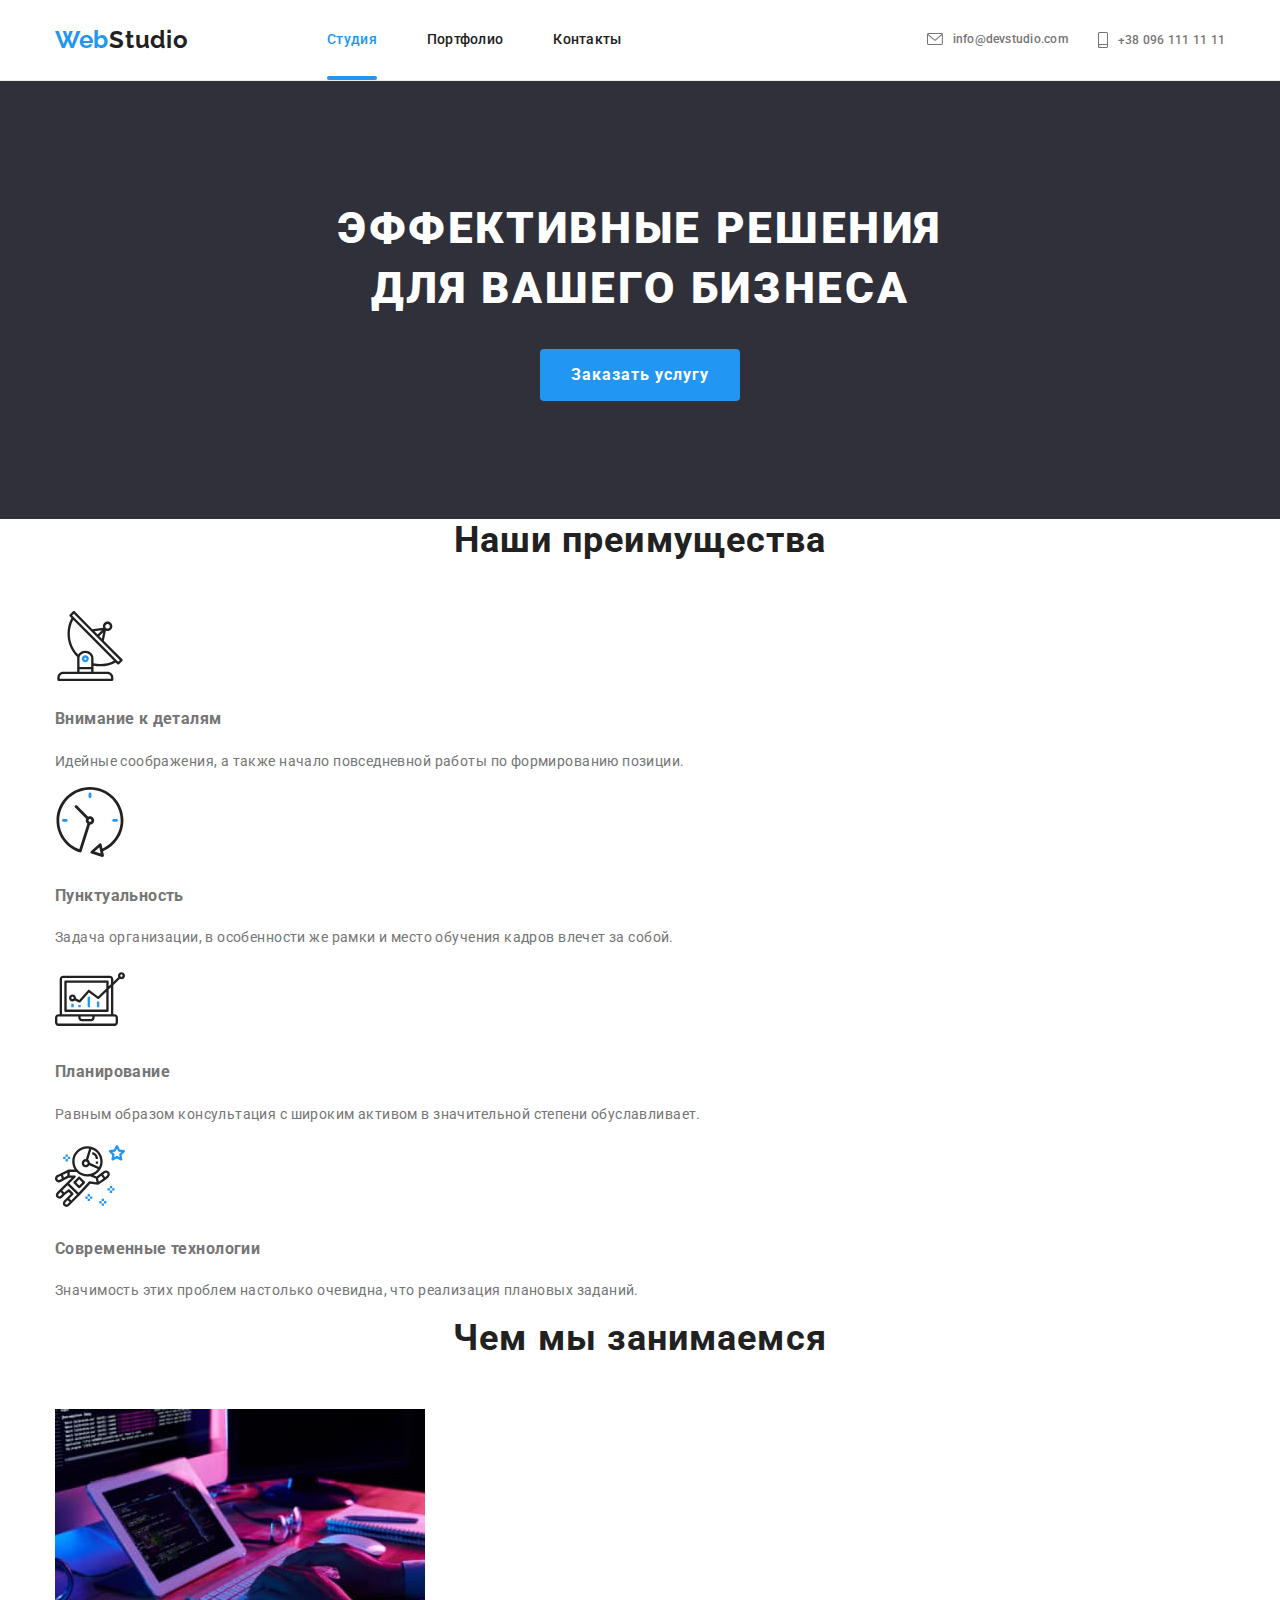
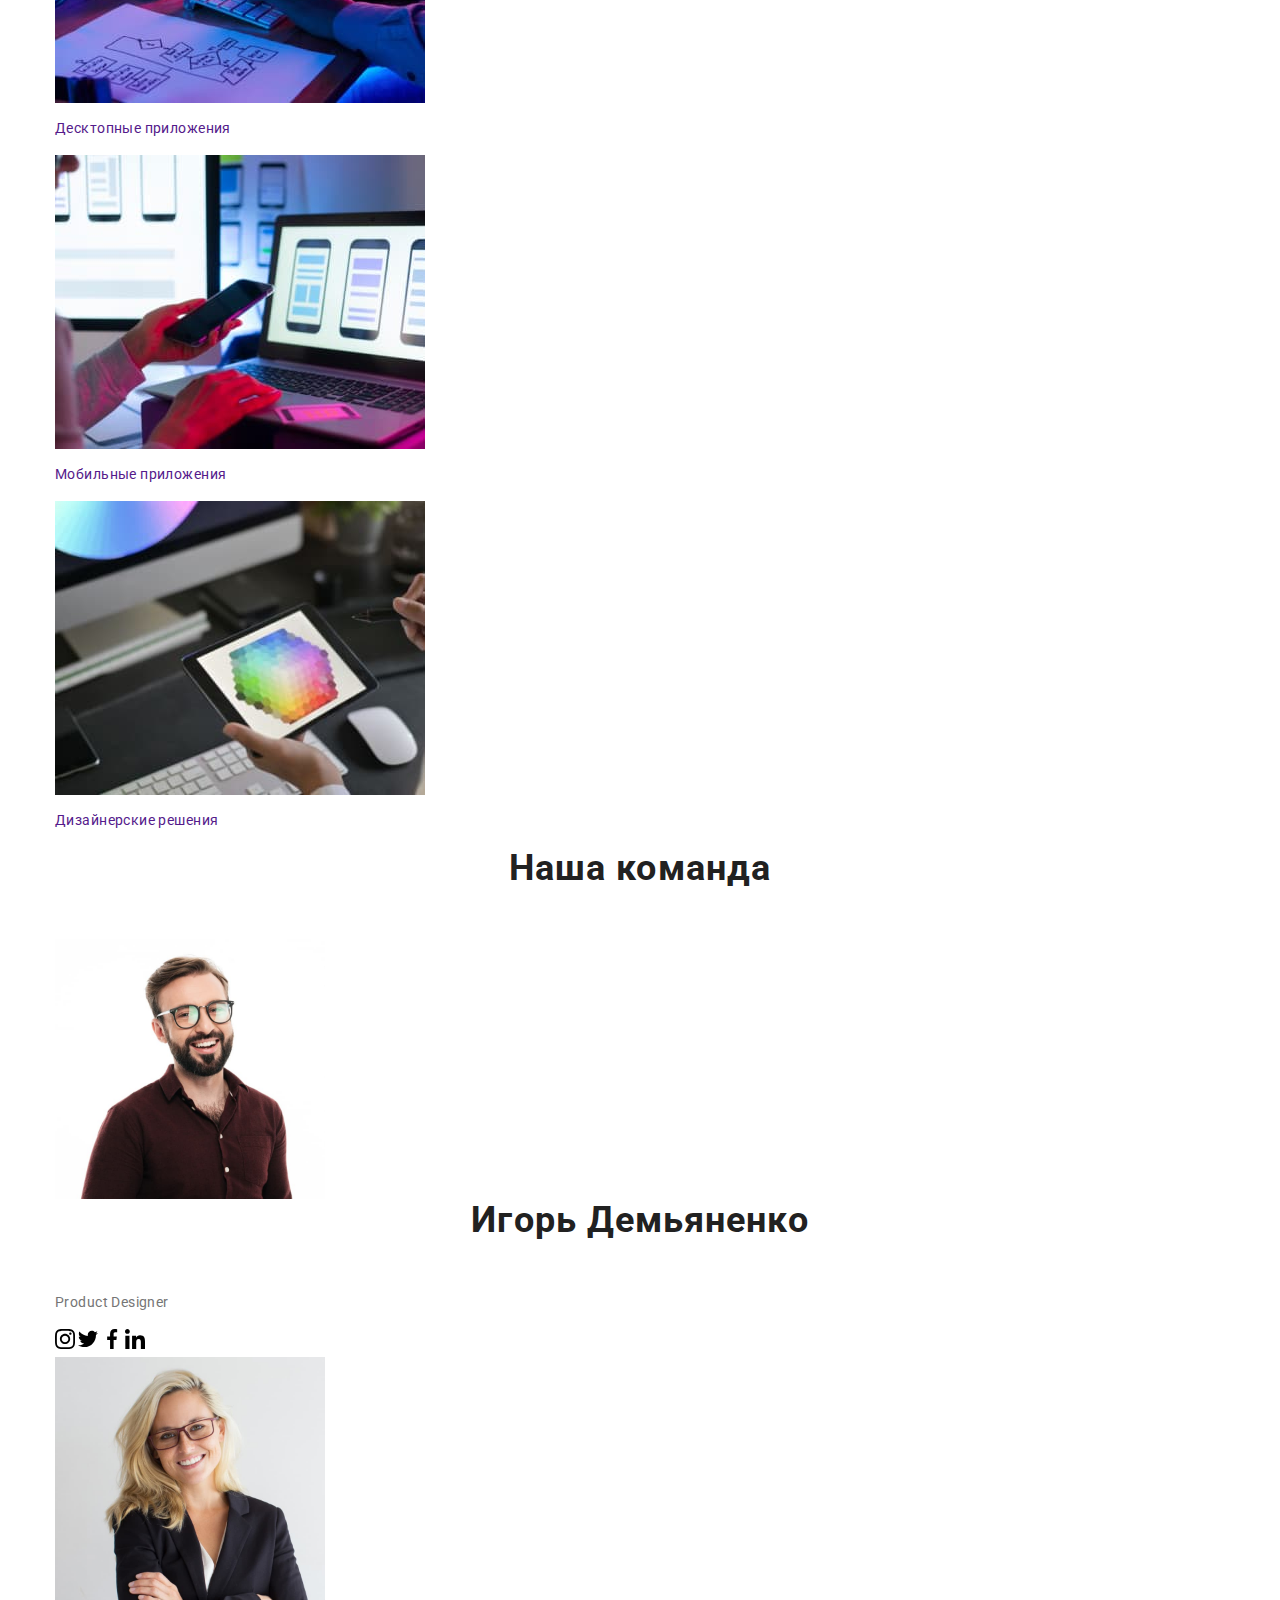
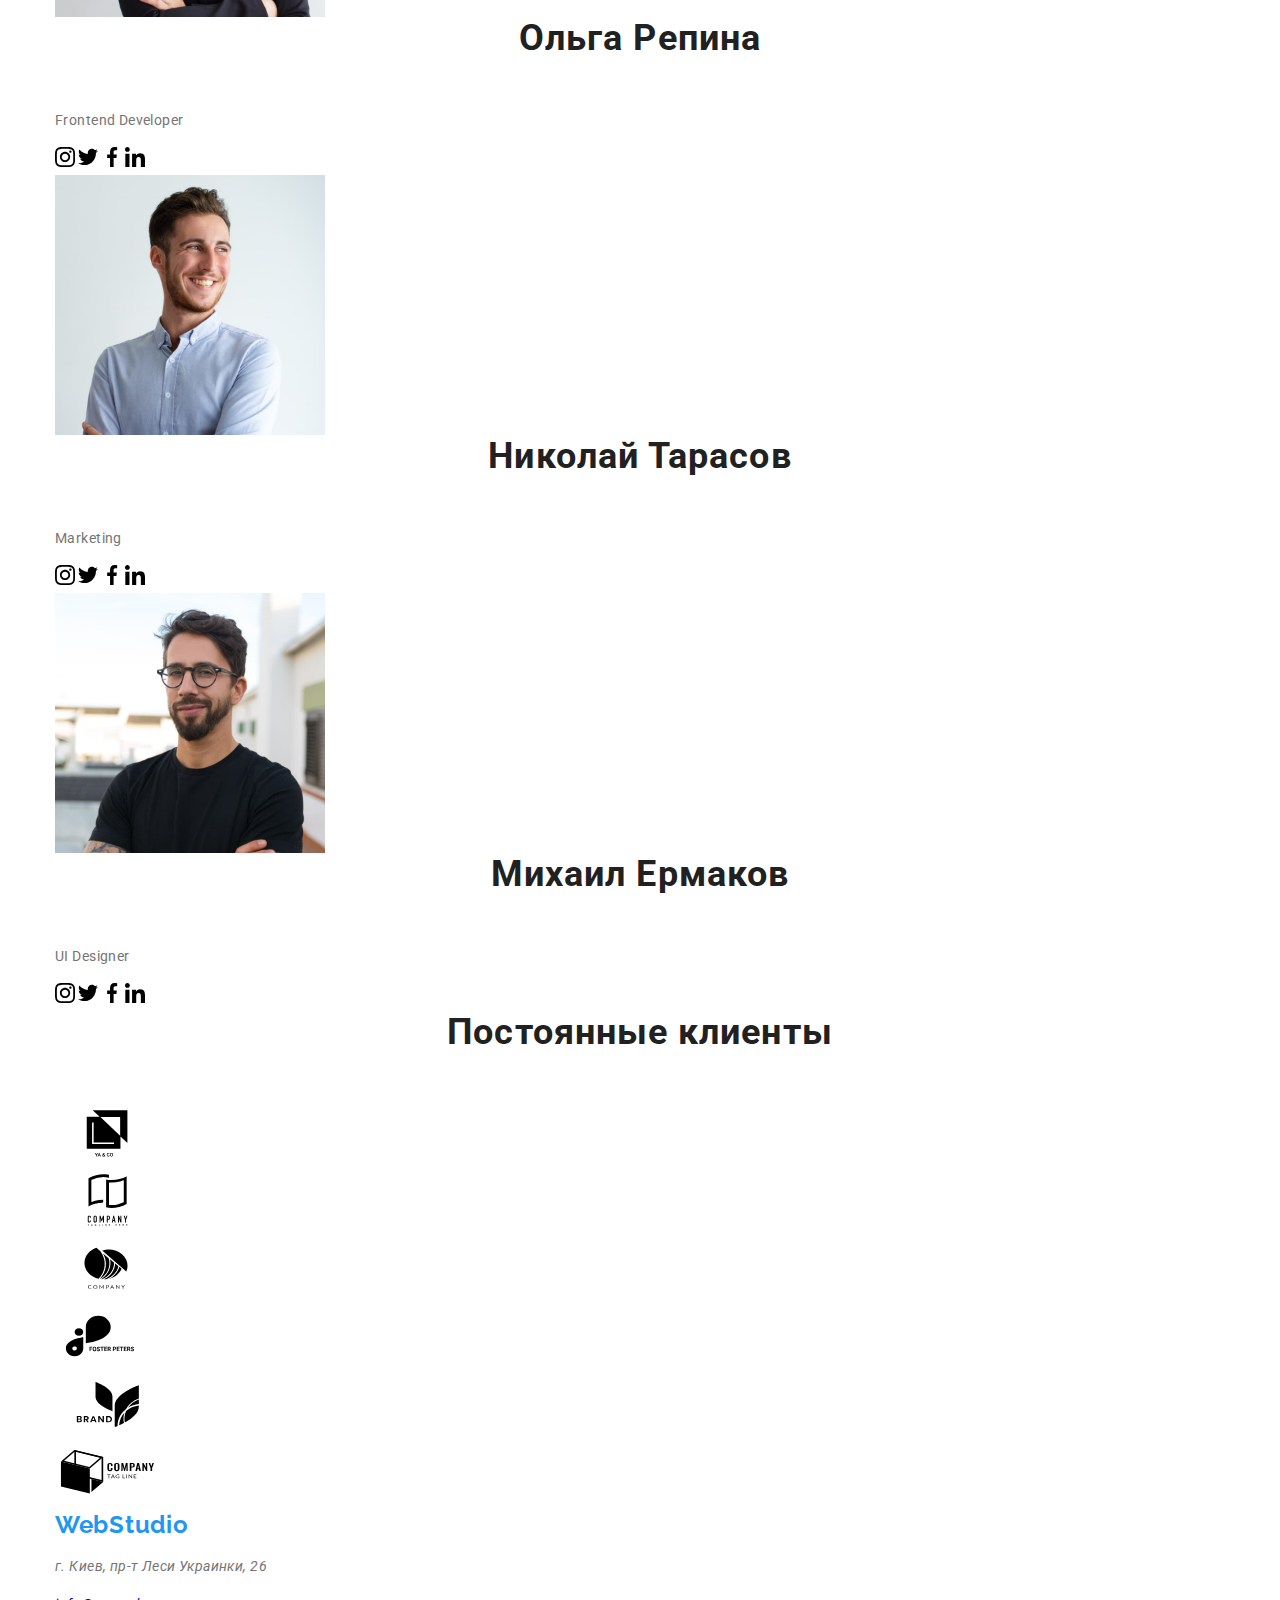
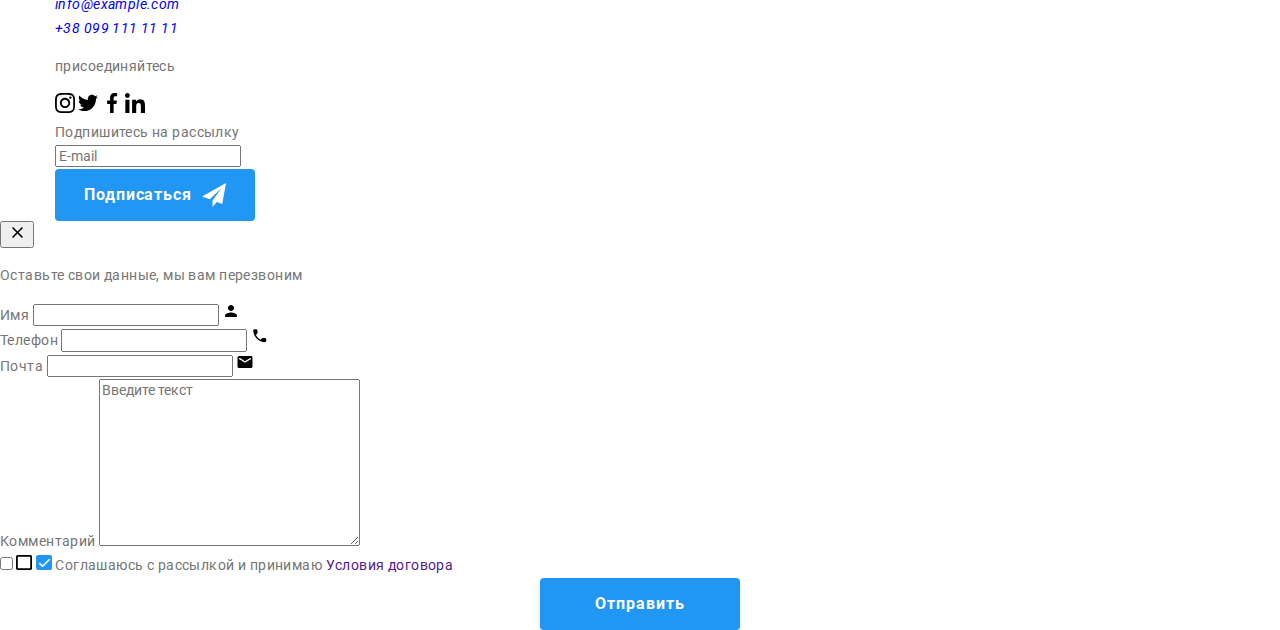
==== commit 2fece2a6: "Finisf header with adaptive. Start hero" ====
--- a/index.html
+++ b/index.html
@@ -20,43 +20,59 @@
   <body>
     <header class="header">
       <div class="container header__container">
-        <nav class="navigation">
-          <a href="#" class="logo">Web<span class="header__logo--brightness-theme">Studio</span></a>
-          <ul class="navigation__menu" data-menu>
-            <li class="navigation__item">
-              <a href="#" class="navigation__link navigation__link--current">Студия</a>
-            </li>
-            <li class="navigation__item">
-              <a href="./portfolio.html" target="_self" class="navigation__link">Портфолио</a>
-            </li>
-            <li class="navigation__item"><a href="" class="navigation__link">Контакты</a></li>
-          </ul>
-        </nav>
-        <ul class="header__contacts">
-          <li class="header__item">
-            <a href="mailto:info@devstudio.com" class="header__link">
-              <svg class="header__icon" width="16px" height="12px">
-                <use href="./images/symbol-defs.svg#icon-envelope"></use>
-              </svg>
-              info@devstudio.com</a
-            >
-          </li>
-          <li class="header__item">
-            <a href="tel:+380961111111" class="header__link">
-              <svg class="header__icon" width="10px" height="16px">
-                <use href="./images/symbol-defs.svg#icon-smartphone"></use>
-              </svg>
-              +38 096 111 11 11</a
-            >
-          </li>
-        </ul>
-        <button class="navigation__switch" data-menu-button>
+        <a href="#" class="logo">Web<span class="header__logo--brightness-theme">Studio</span></a>
+        <div class="header__menu" data-menu>
+          <nav class="navigation">
+            <ul class="navigation__menu">
+              <li class="navigation__item">
+                <a href="#" class="navigation__link navigation__link--current">Студия</a>
+              </li>
+              <li class="navigation__item">
+                <a href="./portfolio.html" target="_self" class="navigation__link">Портфолио</a>
+              </li>
+              <li class="navigation__item"><a href="" class="navigation__link">Контакты</a></li>
+            </ul>
+          </nav>
+          <div class="header__menu--wrapper">
+            <ul class="header__contacts">
+              <li class="header__item">
+                <a href="tel:+380961111111" class="header__link header__link--tel">
+                  <svg class="header__icon" width="10px" height="16px">
+                    <use href="./images/symbol-defs.svg#icon-smartphone"></use>
+                  </svg>
+                  +38 096 111 11 11</a
+                >
+              </li>
+              <li class="header__item">
+                <a href="mailto:info@devstudio.com" class="header__link header__link--mail">
+                  <svg class="header__icon" width="16px" height="12px">
+                    <use href="./images/symbol-defs.svg#icon-envelope"></use>
+                  </svg>
+                  info@devstudio.com</a
+                >
+              </li>
+            </ul>
+            <ul class="header__social-list">
+              <li class="header__social-item">
+                <a class="header__social-link" href="">Instagram</a>
+              </li>
+              <li class="header__social-item">
+                <a class="header__social-link" href="">Twitter</a>
+              </li>
+              <li class="header__social-item">
+                <a class="header__social-link" href="">Facebook</a>
+              </li>
+              <li class="header__social-item">
+                <a class="header__social-link" href="">LinkedIn</a>
+              </li>
+            </ul>
+          </div>
+        </div>
+
+        <button class="switch" data-menu-button>
           <svg width="40px" height="40px">
-            <use class="navigation__icon-menu" href="./images/symbol-defs.svg#icon-menu_40px"></use>
-            <use
-              class="navigation__icon-close"
-              href="./images/symbol-defs.svg#icon-close_40px"
-            ></use>
+            <use class="switch__menu" href="./images/symbol-defs.svg#icon-menu_40px"></use>
+            <use class="switch__close" href="./images/symbol-defs.svg#icon-close_40px"></use>
           </svg>
         </button>
       </div>
--- a/css/main.min.css
+++ b/css/main.min.css
@@ -1,2 +1,2 @@
-body{-webkit-box-sizing:border-box;box-sizing:border-box;font-family:"Roboto",sans-serif;font-size:14px;line-height:1.71;letter-spacing:.03em;color:#757575}ul{list-style:none;padding:0;margin:0}a{text-decoration:none}img{display:block}.container{margin:0 auto}@media screen and (min-width: 480px){.container{width:480px}}.heading{margin:0;margin-bottom:50px;text-align:center;color:#212121;font-weight:700;font-size:36px;line-height:1.17;letter-spacing:0.03em}.advantages__main-heading,.portfolio__main-headimg{position:absolute;white-space:nowrap;width:1px;height:1px;overflow:hidden;border:0;padding:0;clip:rect(0 0 0 0);-webkit-clip-path:inset(50%);clip-path:inset(50%);margin:-1px}.header{border-bottom:1px solid #ececec}.header__container{position:relative;display:-webkit-box;display:-ms-flexbox;display:flex;padding:10px 15px;-webkit-box-align:center;-ms-flex-align:center;align-items:center}.header__contacts{display:none}.header__item:not(:last-child){margin-right:50px}.header__link{display:-webkit-box;display:-ms-flexbox;display:flex;padding-top:32px;padding-bottom:32px;-webkit-box-align:center;-ms-flex-align:center;align-items:center;color:#757575;font-weight:500;line-height:1.14;letter-spacing:0.02em;-webkit-transition-property:color;transition-property:color;-webkit-transition-duration:250ms;transition-duration:250ms;-webkit-transition-timing-function:cubic-bezier(0.4, 0, 0.2, 1);transition-timing-function:cubic-bezier(0.4, 0, 0.2, 1)}.header__link:hover,.header__link:focus{color:#2196f3}.header__icon{margin-right:10px;fill:currentColor}.logo{display:block;color:#2196f3;font-family:"Raleway",sans-serif;font-weight:700;font-size:24px;line-height:1.17;letter-spacing:0.03em;text-decoration:none}@media screen and (min-width: 768px) and (max-width: 1199px){.logo{margin-right:88px}}@media screen and (min-width: 1200px){.logo{margin-right:93px;font-size:26px;line-height:1.2}}.header__logo--brightness-theme{color:#212121}.footer__logo--brightness-theme{color:#fff}.navigation{display:-webkit-box;display:-ms-flexbox;display:flex;-webkit-box-align:center;-ms-flex-align:center;align-items:center}.navigation__menu{display:none;position:absolute;top:100%;left:0;width:100%}.navigation__menu.is-open{display:block;background-color:#fff}@media screen and (min-width: 768px){.navigation__menu{display:-webkit-box;display:-ms-flexbox;display:flex}}.navigation__switch{margin-left:auto;border:none;background-color:transparent}.navigation__switch.is-open .navigation__icon-close{display:block}.navigation__switch.is-open .navigation__icon-menu{display:none}@media screen and (min-width: 768px){.navigation__switch{display:none}}.navigation__icon-close{display:none}.navigation__link{display:block;color:#212121;font-weight:500;line-height:1.18;letter-spacing:0.02em;-webkit-transition-property:color;transition-property:color;-webkit-transition-duration:250ms;transition-duration:250ms;-webkit-transition-timing-function:cubic-bezier(0.4, 0, 0.2, 1);transition-timing-function:cubic-bezier(0.4, 0, 0.2, 1)}.navigation__link:not(:last-child){margin-bottom:32px}.navigation__link:hover,.navigation__link:focus{color:#2196f3}.hero{max-width:1600px;padding-top:200px;padding-bottom:200px;margin-left:auto;margin-right:auto;background-image:-webkit-gradient(linear, left top, right top, from(rgba(47,48,58,0.4)), to(rgba(47,48,58,0.4))),url(../images/bg-img-main-page.jpg);background-image:linear-gradient(to right, rgba(47,48,58,0.4), rgba(47,48,58,0.4)),url(../images/bg-img-main-page.jpg);background-color:#2f303a;background-repeat:no-repeat;background-position:center;background-size:cover}.hero__container{text-align:center}.hero__heading{margin:0px 0px 30px 0px;color:#fff;font-weight:900;font-size:44px;line-height:1.36;text-align:center;letter-spacing:0.06em;text-transform:uppercase}.button{min-width:200px;padding-top:9px;padding-bottom:9px;cursor:pointer;font-family:inherit;font-weight:700;font-size:16px;line-height:1.88;letter-spacing:0.06em;color:#fff;background-color:#2196f3;border:1px solid transparent;border-radius:4px;-webkit-transition-property:background;transition-property:background;-webkit-transition-duration:250ms;transition-duration:250ms;-webkit-transition-timing-function:cubic-bezier(0.4, 0, 0.2, 1);transition-timing-function:cubic-bezier(0.4, 0, 0.2, 1)}.button:hover,.button:focus{background:#188ce8}.form-connection__button{display:-webkit-box;display:-ms-flexbox;display:flex;-webkit-box-align:center;-ms-flex-align:center;align-items:center;-webkit-box-pack:center;-ms-flex-pack:center;justify-content:center}.form-connection__button--icon{margin-left:10px}.modal__button{display:block;margin:0 auto;-webkit-box-shadow:0px 4px 4px rgba(0,0,0,0.15);box-shadow:0px 4px 4px rgba(0,0,0,0.15)}.filter__button{padding:6px 22px;color:#212121;font-family:inherit;font-style:inherit;font-weight:500;font-size:16px;line-height:1.6;letter-spacing:0.03em;cursor:pointer;border:1px solid transparent;border-radius:4px;-webkit-transition-property:color,background-color,-webkit-box-shadow;transition-property:color,background-color,-webkit-box-shadow;transition-property:color,background-color,box-shadow;transition-property:color,background-color,box-shadow,-webkit-box-shadow;-webkit-transition-duration:250ms;transition-duration:250ms;-webkit-transition-timing-function:cubic-bezier(0.4, 0, 0.2, 1);transition-timing-function:cubic-bezier(0.4, 0, 0.2, 1)}.filter__button:hover,.filter__button:focus,.filter__button.filter__button--current{color:#fff;background-color:#2196f3;-webkit-box-shadow:0px 3px 1px rgba(0,0,0,0.1),0px 1px 2px rgba(0,0,0,0.08),0px 2px 2px rgba(0,0,0,0.12);box-shadow:0px 3px 1px rgba(0,0,0,0.1),0px 1px 2px rgba(0,0,0,0.08),0px 2px 2px rgba(0,0,0,0.12)}.advantages{padding-top:94px;padding-bottom:94px}.advantages__list{display:-webkit-box;display:-ms-flexbox;display:flex;margin-left:-30px}.advantages__item{-ms-flex-preferred-size:calc((100% - 90px) / 4);flex-basis:calc((100% - 90px) / 4);margin-left:30px}.advantages__wrapper{display:-webkit-box;display:-ms-flexbox;display:flex;-webkit-box-align:center;-ms-flex-align:center;align-items:center;-webkit-box-pack:center;-ms-flex-pack:center;justify-content:center;height:120px;margin-bottom:30px;background-color:#f5f4fa;border-radius:4px}.advantages__heading{margin-bottom:10px;text-align:left;color:#212121;font-size:14px;line-height:1.14;text-transform:uppercase}.advantages__text{margin:0}.our-doing{padding-bottom:94px}.our-doing__list{display:-webkit-box;display:-ms-flexbox;display:flex;margin-left:-30px}.our-doing__item{margin-left:30px;-ms-flex-preferred-size:calc((100% - 60px) / 3);flex-basis:calc((100% - 60px) / 3)}.our-doing__link{position:relative;display:block;-webkit-box-sizing:content-box;box-sizing:content-box}.our-doing__description{position:absolute;bottom:0;left:0;width:100%;margin:0;padding-top:27px;padding-bottom:27px;font-style:normal;font-weight:700;line-height:1.14;text-align:center;text-transform:uppercase;color:#fff;background:rgba(47,48,58,0.8)}.our-team{padding-top:94px;padding-bottom:94px;background-color:#f5f4fa}.our-team__list{display:-webkit-box;display:-ms-flexbox;display:flex;margin-left:-30px}.employee-card{display:block;margin-left:30px;-ms-flex-preferred-size:calc((100% - 90px) / 4);flex-basis:calc((100% - 90px) / 4);-webkit-box-shadow:0px 1px 3px rgba(0,0,0,0.12),0px 1px 1px rgba(0,0,0,0.14),0px 2px 1px rgba(0,0,0,0.2);box-shadow:0px 1px 3px rgba(0,0,0,0.12),0px 1px 1px rgba(0,0,0,0.14),0px 2px 1px rgba(0,0,0,0.2);border-radius:0px 0px 4px 4px}.employee-card__member{margin-bottom:10px;font-weight:500;font-size:16px;line-height:1.19;text-align:center}.employee-card__wrapper{padding-top:30px;padding-bottom:30px;background-color:#fff}.employee-card__position{padding:0;margin-left:0;margin-right:0;margin-top:0;margin-bottom:16px;text-align:center;font-size:16px;line-height:1.19}.employee-card__social-block{display:-webkit-box;display:-ms-flexbox;display:flex;-webkit-box-pack:center;-ms-flex-pack:center;justify-content:center}.employee-card__link{display:-webkit-box;display:-ms-flexbox;display:flex;width:44px;height:44px;-webkit-box-pack:center;-ms-flex-pack:center;justify-content:center;-webkit-box-align:center;-ms-flex-align:center;align-items:center;fill:#afb1b8;border-radius:50%;-webkit-transition-property:fill,background-color;transition-property:fill,background-color;-webkit-transition-duration:250ms;transition-duration:250ms;-webkit-transition-timing-function:cubic-bezier(0.4, 0, 0.2, 1);transition-timing-function:cubic-bezier(0.4, 0, 0.2, 1)}.employee-card__link:hover,.employee-card__link:focus{background-color:#2196f3;fill:#fff}.employee-card__link:not(:last-child){margin-right:10px}.clients{padding-top:94px;padding-bottom:94px}.clients-list{display:-webkit-box;display:-ms-flexbox;display:flex;-ms-flex-wrap:wrap;flex-wrap:wrap;margin-left:-30px;margin-top:-30px}.clients-list__item{-ms-flex-preferred-size:calc((100% - 180px) / 6);flex-basis:calc((100% - 180px) / 6);margin-left:30px;margin-top:30px}.clients-list__link{display:-webkit-box;display:-ms-flexbox;display:flex;height:92px;-webkit-box-pack:center;-ms-flex-pack:center;justify-content:center;-webkit-box-align:center;-ms-flex-align:center;align-items:center;background-position:center;border:1px solid #afb1b8;border-radius:4px;fill:#afb1b8;-webkit-transition-property:border-color,fill;transition-property:border-color,fill;-webkit-transition-duration:250ms;transition-duration:250ms;-webkit-transition-timing-function:cubic-bezier(0.4, 0, 0.2, 1);transition-timing-function:cubic-bezier(0.4, 0, 0.2, 1)}.clients-list__link:hover,.clients-list__link:focus{border-color:#2196f3;fill:#2196f3}.footer{background-color:#2f303a;padding-top:60px;padding-bottom:60px}.footer__container{display:-webkit-box;display:-ms-flexbox;display:flex}.footer__physical-address{margin-top:0;margin-bottom:9px;min-width:231px;font-style:normal;color:#fff}.footer__item:not(:last-child){margin-bottom:9px}.footer__link{color:rgba(255,255,255,0.6);font-style:normal;-webkit-transition-property:color;transition-property:color;-webkit-transition-duration:250ms;transition-duration:250ms;-webkit-transition-timing-function:cubic-bezier(0.4, 0, 0.2, 1);transition-timing-function:cubic-bezier(0.4, 0, 0.2, 1)}.footer__link:hover,.footer__link:focus{color:#2196f3}.social-block{margin-left:70px;padding-top:12px}.social-block__urge{margin-top:0;margin-bottom:20px;color:#fff;font-weight:700;line-height:1.14;text-transform:uppercase}.social-block__wrapper{display:-webkit-box;display:-ms-flexbox;display:flex;-webkit-box-pack:center;-ms-flex-pack:center;justify-content:center}.social-block__link{display:-webkit-box;display:-ms-flexbox;display:flex;width:44px;height:44px;-webkit-box-pack:center;-ms-flex-pack:center;justify-content:center;-webkit-box-align:center;-ms-flex-align:center;align-items:center;background-color:rgba(255,255,255,0.1);fill:#fff;border-radius:50%;-webkit-transition-property:background-color;transition-property:background-color;-webkit-transition-duration:250ms;transition-duration:250ms;-webkit-transition-timing-function:cubic-bezier(0.4, 0, 0.2, 1);transition-timing-function:cubic-bezier(0.4, 0, 0.2, 1)}.social-block__link:hover,.social-block__link:focus{background-color:#2196f3}.social-block__link:not(:last-child){margin-right:10px}.form-connection{margin-left:93px;padding-top:12px;color:#fff;font-weight:700;line-height:1.14;text-transform:uppercase}.form-connection__label{display:block;margin-bottom:20px}.form-connection__wrapper{display:-webkit-box;display:-ms-flexbox;display:flex}.form-connection__input{margin-right:12px;min-width:360px;padding:15px 0px 15px 16px;font-weight:400;font-size:16px;line-height:1.25;letter-spacing:0.03em;color:rgba(255,255,255,0.6);background-color:transparent;border-radius:4px;border:1px solid rgba(255,255,255,0.3);outline:none;-webkit-transition-property:border-color;transition-property:border-color;-webkit-transition-duration:250ms;transition-duration:250ms;-webkit-transition-timing-function:cubic-bezier(0.4, 0, 0.2, 1);transition-timing-function:cubic-bezier(0.4, 0, 0.2, 1)}.form-connection__input:focus{border-color:#2196f3}.form-connection__input::-webkit-input-placeholder{font-weight:400;font-size:16px;line-height:1.25;letter-spacing:0.03em;color:rgba(255,255,255,0.6)}.form-connection__input:-ms-input-placeholder{font-weight:400;font-size:16px;line-height:1.25;letter-spacing:0.03em;color:rgba(255,255,255,0.6)}.form-connection__input::-ms-input-placeholder{font-weight:400;font-size:16px;line-height:1.25;letter-spacing:0.03em;color:rgba(255,255,255,0.6)}.form-connection__input::placeholder{font-weight:400;font-size:16px;line-height:1.25;letter-spacing:0.03em;color:rgba(255,255,255,0.6)}.backdrop{position:fixed;top:0;left:0;width:100%;height:100%;background-color:rgba(0,0,0,0.2);-webkit-transform:scale(1);transform:scale(1);-webkit-transition-property:opacity,visibility,-webkit-transform;transition-property:opacity,visibility,-webkit-transform;transition-property:opacity,transform,visibility;transition-property:opacity,transform,visibility,-webkit-transform;-webkit-transition-duration:250ms;transition-duration:250ms;-webkit-transition-timing-function:cubic-bezier(0.4, 0, 0.2, 1);transition-timing-function:cubic-bezier(0.4, 0, 0.2, 1)}.backdrop.is-hidden{opacity:0;pointer-events:none;visibility:hidden;-webkit-transform:scale(0.3);transform:scale(0.3)}.modal{position:absolute;top:50%;left:50%;-webkit-transform:translate(-50%, -50%);transform:translate(-50%, -50%);width:528px;height:581px;padding:40px;background-color:#fff}.modal__close{position:absolute;display:-webkit-box;display:-ms-flexbox;display:flex;width:30px;height:30px;top:8px;right:8px;padding:0;-webkit-box-pack:center;-ms-flex-pack:center;justify-content:center;-webkit-box-align:center;-ms-flex-align:center;align-items:center;cursor:pointer;border-radius:50%;border:1px solid rgba(0,0,0,0.1);background:#fff;-webkit-transition-property:fill;transition-property:fill;-webkit-transition-duration:250ms;transition-duration:250ms;-webkit-transition-timing-function:cubic-bezier(0.4, 0, 0.2, 1);transition-timing-function:cubic-bezier(0.4, 0, 0.2, 1)}.modal__close:hover,.modal__close:focus{fill:#2196f3;outline:none}.modal__urge{display:block;margin-top:0;margin-bottom:12px;font-weight:700;font-size:20px;line-height:1.15;text-align:center;letter-spacing:0.03em;color:#212121}.modal__form-fild{margin-bottom:10px;display:-webkit-box;display:-ms-flexbox;display:flex;-webkit-box-orient:vertical;-webkit-box-direction:normal;-ms-flex-direction:column;flex-direction:column;position:relative}.modal__label{margin-bottom:4px;font-size:12px;line-height:1.17;letter-spacing:0.01em}.modal__input{padding-left:42px;min-height:40px;border:1px solid rgba(33,33,33,0.2);border-radius:4px;-webkit-transition-property:border-color;transition-property:border-color;-webkit-transition-duration:250ms;transition-duration:250ms;-webkit-transition-timing-function:cubic-bezier(0.4, 0, 0.2, 1);transition-timing-function:cubic-bezier(0.4, 0, 0.2, 1)}.modal__input:focus{border-color:#2196f3;outline:none}.modal__icon{left:15px;top:29px;position:absolute;-webkit-transition-property:fill;transition-property:fill;-webkit-transition-duration:250ms;transition-duration:250ms;-webkit-transition-timing-function:cubic-bezier(0.4, 0, 0.2, 1);transition-timing-function:cubic-bezier(0.4, 0, 0.2, 1)}.modal__input:focus+.modal__icon{fill:#2196f3}.modal__form-fild--add-comment{margin-bottom:25px}.modal__textarea{width:100%;max-height:120px;padding:12px 16px;resize:none;font-size:12px;line-height:1.17;letter-spacing:0.01em;color:rgba(117,117,117,0.5);border:1px solid rgba(33,33,33,0.2);border-radius:4px;-webkit-transition-property:border-color;transition-property:border-color;-webkit-transition-duration:250ms;transition-duration:250ms;-webkit-transition-timing-function:cubic-bezier(0.4, 0, 0.2, 1);transition-timing-function:cubic-bezier(0.4, 0, 0.2, 1)}.modal__textarea:focus{border-color:#2196f3;outline:none}.acceptance-box{margin-bottom:30px}.acceptance-box__label{position:relative;display:-webkit-box;display:-ms-flexbox;display:flex;-webkit-box-align:center;-ms-flex-align:center;align-items:center}.acceptance-box__input{-webkit-appearance:none;-moz-appearance:none;appearance:none;position:absolute}.acceptance-box__svg{margin-right:8px}.acceptance-box__svg--checked{position:absolute;top:50%;left:0;opacity:0;-webkit-transform:translateY(-50%);transform:translateY(-50%);-webkit-transition-property:opacity;transition-property:opacity;-webkit-transition-duration:250ms;transition-duration:250ms;-webkit-transition-timing-function:cubic-bezier(0.4, 0, 0.2, 1);transition-timing-function:cubic-bezier(0.4, 0, 0.2, 1)}.acceptance-box__input:checked ~ .acceptance-box__svg--checked{opacity:1}.acceptance-box__svg--non-checked{-webkit-transition-property:opacity,fill;transition-property:opacity,fill;-webkit-transition-duration:250ms;transition-duration:250ms;-webkit-transition-timing-function:cubic-bezier(0.4, 0, 0.2, 1);transition-timing-function:cubic-bezier(0.4, 0, 0.2, 1)}.acceptance-box__input:checked+.acceptance-box__svg--non-checked{opacity:0}.acceptance-box__input:focus+.acceptance-box__svg--non-checked{fill:#2196f3}.acceptance-box__link{color:#2196f3;margin-left:3px;-webkit-text-decoration-line:underline;text-decoration-line:underline}.acceptance-box__link:hover{-webkit-text-decoration-line:none;text-decoration-line:none}.portfolio{padding-top:94px;padding-bottom:94px}.filter{display:-webkit-box;display:-ms-flexbox;display:flex;margin-bottom:50px;-webkit-box-pack:center;-ms-flex-pack:center;justify-content:center}.filter__item:not(:last-child){margin-right:8px}.examples{display:-webkit-box;display:-ms-flexbox;display:flex;-ms-flex-wrap:wrap;flex-wrap:wrap;margin-top:-30px;margin-left:-30px}.examples__item{display:block;-ms-flex-preferred-size:calc((100% - 90px) / 3);flex-basis:calc((100% - 90px) / 3);margin-left:30px;margin-top:30px}.examples__link{display:block;text-decoration:none;-webkit-transition-property:-webkit-box-shadow;transition-property:-webkit-box-shadow;transition-property:box-shadow;transition-property:box-shadow, -webkit-box-shadow;-webkit-transition-duration:250ms;transition-duration:250ms;-webkit-transition-timing-function:cubic-bezier(0.4, 0, 0.2, 1);transition-timing-function:cubic-bezier(0.4, 0, 0.2, 1)}.examples__link:hover,.examples__link:focus{-webkit-box-shadow:0px 1px 1px rgba(0,0,0,0.12),0px 4px 4px rgba(0,0,0,0.06),1px 4px 6px rgba(0,0,0,0.16);box-shadow:0px 1px 1px rgba(0,0,0,0.12),0px 4px 4px rgba(0,0,0,0.06),1px 4px 6px rgba(0,0,0,0.16)}.examples__thumb{position:relative;overflow:hidden;-webkit-box-align:center;-ms-flex-align:center;align-items:center}.examples__img{display:block;width:100%}.examples__description-wrapper{display:-webkit-box;display:-ms-flexbox;display:flex;position:absolute;height:100%;top:0;left:0;margin:0;padding-left:24px;padding-right:24px;-webkit-box-align:center;-ms-flex-align:center;align-items:center;background:rgba(33,150,243,0.9);-webkit-transform:translateY(102%);transform:translateY(102%);-webkit-transition-property:opacity,-webkit-transform;transition-property:opacity,-webkit-transform;transition-property:opacity,transform;transition-property:opacity,transform,-webkit-transform;-webkit-transition-duration:250ms;transition-duration:250ms;-webkit-transition-timing-function:cubic-bezier(0.4, 0, 0.2, 1);transition-timing-function:cubic-bezier(0.4, 0, 0.2, 1)}.examples__link:hover .examples__description-wrapper,.examples__link:focus .examples__description-wrapper{opacity:1;-webkit-transform:translateY(0);transform:translateY(0)}.examples__description{margin:0;color:#fff;font-size:18px;line-height:1.55}.examples__wrapper{padding-top:20px;padding-left:24px;padding-bottom:20px;padding-right:24px;border-bottom:1px solid #eee;border-left:1px solid #eee;border-right:1px solid #eee}.examples__heading{margin-top:0;margin-bottom:4px;text-align:left;color:#212121;font-size:18px;line-height:2;letter-spacing:0.06em}.examples__work-type{margin:0;font-family:"Roboto",sans-serif;color:#757575;font-size:16px;line-height:1.88;letter-spacing:0.03em}
+body{-webkit-box-sizing:border-box;box-sizing:border-box;font-family:"Roboto",sans-serif;font-size:14px;line-height:1.71;letter-spacing:.03em;color:#757575}ul{list-style:none;padding:0;margin:0}a{text-decoration:none}img{display:block}.container{margin:0 auto;padding-left:15px;padding-right:15px}@media screen and (min-width: 480px){.container{width:480px}}@media screen and (min-width: 768px){.container{width:768px}}@media screen and (min-width: 1200px){.container{width:1200px}}.heading{margin:0;margin-bottom:50px;text-align:center;color:#212121;font-weight:700;font-size:36px;line-height:1.17;letter-spacing:0.03em}.header{border-bottom:1px solid #ececec}@media screen and (max-width: 767px){.header{padding-top:16px;padding-bottom:16px}}@media screen and (min-width: 768px){.header{display:-webkit-box;display:-ms-flexbox;display:flex;-webkit-box-align:center;-ms-flex-align:center;align-items:center;height:81px}}.header__container{position:relative}@media screen and (min-width: 768px){.header__container{display:-webkit-box;display:-ms-flexbox;display:flex;-webkit-box-align:center;-ms-flex-align:center;align-items:center;-webkit-box-pack:justify;-ms-flex-pack:justify;justify-content:space-between}}@media screen and (max-width: 767px){.header__contacts{margin-bottom:64px}}@media screen and (min-width: 768px){.header__contacts{display:-webkit-box;display:-ms-flexbox;display:flex;-webkit-box-orient:vertical;-webkit-box-direction:reverse;-ms-flex-direction:column-reverse;flex-direction:column-reverse}}@media screen and (min-width: 1200px){.header__contacts{-webkit-box-orient:horizontal;-webkit-box-direction:reverse;-ms-flex-direction:row-reverse;flex-direction:row-reverse}}@media screen and (max-width: 767px){.header__item:not(:last-child){margin-bottom:32px}}@media screen and (min-width: 768px) and (max-width: 1199px){.header__item:not(:first-child){margin-bottom:10px}}@media screen and (min-width: 1200px){.header__item:not(:first-child){margin-right:30px}}.header__link{display:-webkit-box;display:-ms-flexbox;display:flex;-webkit-box-align:center;-ms-flex-align:center;align-items:center;font-weight:500;letter-spacing:0.02em;color:#757575;-webkit-transition-property:color;transition-property:color;-webkit-transition-duration:250ms;transition-duration:250ms;-webkit-transition-timing-function:cubic-bezier(0.4, 0, 0.2, 1);transition-timing-function:cubic-bezier(0.4, 0, 0.2, 1)}.header__link:hover,.header__link:focus{color:#2196f3}@media screen and (min-width: 768px){.header__link{font-size:12px;line-height:1.17}}@media screen and (max-width: 767px){.header__link.header__link--tel{font-size:34px;line-height:1.18;letter-spacing:0.02em;color:#2196f3}.header__link.header__link--mail{font-size:24px;line-height:1.17;letter-spacing:0.02em;color:inherit}}.header__icon{fill:currentColor}@media screen and (max-width: 767px){.header__icon{display:none}}@media screen and (min-width: 768px){.header__icon{margin-right:8px}}@media screen and (min-width: 1200px){.header__icon{margin-right:10px}}@media screen and (max-width: 767px){.header__menu{display:none}.header__menu.is-open{display:-webkit-box;display:-ms-flexbox;display:flex;-webkit-box-orient:vertical;-webkit-box-direction:normal;-ms-flex-direction:column;flex-direction:column;-webkit-box-pack:justify;-ms-flex-pack:justify;justify-content:space-between;position:absolute;top:0;left:0;width:100%;height:100vh;padding-top:48px;padding-bottom:48px;padding-left:40px;background-color:#fff}}@media screen and (min-width: 768px){.header__menu{display:-webkit-box;display:-ms-flexbox;display:flex;-webkit-box-pack:justify;-ms-flex-pack:justify;justify-content:space-between;-webkit-box-align:center;-ms-flex-align:center;align-items:center}}.logo{font-family:"Raleway",sans-serif;font-weight:700;font-size:24px;line-height:1.17;letter-spacing:0.03em;color:#2196f3}.header__logo--brightness-theme{color:#212121}@media screen and (min-width: 768px){.navigation{margin-right:84px}}@media screen and (min-width: 1200px){.navigation{margin-right:305px}}@media screen and (min-width: 768px){.navigation__menu{display:-webkit-box;display:-ms-flexbox;display:flex}}@media screen and (max-width: 767px){.navigation__item:not(:last-child){margin-bottom:32px}}@media screen and (min-width: 768px){.navigation__item:not(:last-child){margin-right:50px}}.navigation__link{font-weight:500;font-size:40px;line-height:1.18;letter-spacing:0.02em;color:#212121;-webkit-transition-property:color;transition-property:color;-webkit-transition-duration:250ms;transition-duration:250ms;-webkit-transition-timing-function:cubic-bezier(0.4, 0, 0.2, 1);transition-timing-function:cubic-bezier(0.4, 0, 0.2, 1)}.navigation__link:hover,.navigation__link:focus{color:#2196f3}@media screen and (min-width: 768px){.navigation__link{padding-top:32px;padding-bottom:32px;font-size:14px;line-height:1.14}}.navigation__link--current{position:relative;color:#2196f3}@media screen and (max-width: 767px){.navigation__link--current{padding-bottom:4px}}@media screen and (min-width: 768px){.navigation__link--current::after{content:'';position:absolute;bottom:-1px;left:0;width:100%;height:4px;background-color:#2196f3;border-radius:2px}}@media screen and (min-width: 1200px){.navigation__link--current{bottom:0px}}.header__social-list{display:-webkit-box;display:-ms-flexbox;display:flex}@media screen and (min-width: 768px){.header__social-list{display:none}}.header__social-item{display:-webkit-box;display:-ms-flexbox;display:flex}.header__social-item:not(:last-child){margin-right:10px}.header__social-item:not(:last-child)::after{content:'';margin-left:10px;display:block;height:100%;width:1px;background-color:rgba(33,33,33,0.2)}.header__social-link{font-weight:500;font-size:18px;line-height:1.22;letter-spacing:0.02em;color:#2196f3}.switch{position:absolute;top:-6px;right:0;z-index:1;border:none;background-color:transparent;-webkit-transition-property:fill;transition-property:fill;-webkit-transition-duration:250ms;transition-duration:250ms;-webkit-transition-timing-function:cubic-bezier(0.4, 0, 0.2, 1);transition-timing-function:cubic-bezier(0.4, 0, 0.2, 1)}.switch.is-open .switch__close{display:block}.switch.is-open .switch__menu{display:none}.switch:hover,.switch:focus{fill:#2196f3}@media screen and (min-width: 768px){.switch{display:none}}.switch__close{display:none}.hero{padding-top:118px;padding-bottom:118px;background-color:#2f303a}.hero__container{text-align:center}.hero__heading{text-align:center;margin-top:0;margin-bottom:30px;font-weight:900;font-size:26px;line-height:1.62;letter-spacing:0.06em;text-transform:uppercase;color:#fff}@media screen and (min-width: 1200px){.hero__heading{font-size:44px;line-height:1.36}}.button{min-width:200px;padding-top:10px;padding-bottom:10px;cursor:pointer;font-family:inherit;font-weight:700;font-size:16px;line-height:1.88;letter-spacing:0.06em;color:#fff;background-color:#2196f3;border:1px solid transparent;border-radius:4px;-webkit-transition-property:background;transition-property:background;-webkit-transition-duration:250ms;transition-duration:250ms;-webkit-transition-timing-function:cubic-bezier(0.4, 0, 0.2, 1);transition-timing-function:cubic-bezier(0.4, 0, 0.2, 1)}.button:hover,.button:focus{background:#188ce8}.form-connection__button{display:-webkit-box;display:-ms-flexbox;display:flex;-webkit-box-align:center;-ms-flex-align:center;align-items:center;-webkit-box-pack:center;-ms-flex-pack:center;justify-content:center}.form-connection__button--icon{margin-left:10px}.modal__button{display:block;margin:0 auto;-webkit-box-shadow:0px 4px 4px rgba(0,0,0,0.15);box-shadow:0px 4px 4px rgba(0,0,0,0.15)}.filter__button{padding:6px 22px;color:#212121;font-family:inherit;font-style:inherit;font-weight:500;font-size:16px;line-height:1.6;letter-spacing:0.03em;cursor:pointer;border:1px solid transparent;border-radius:4px;-webkit-transition-property:color,background-color,-webkit-box-shadow;transition-property:color,background-color,-webkit-box-shadow;transition-property:color,background-color,box-shadow;transition-property:color,background-color,box-shadow,-webkit-box-shadow;-webkit-transition-duration:250ms;transition-duration:250ms;-webkit-transition-timing-function:cubic-bezier(0.4, 0, 0.2, 1);transition-timing-function:cubic-bezier(0.4, 0, 0.2, 1)}.filter__button:hover,.filter__button:focus,.filter__button.filter__button--current{color:#fff;background-color:#2196f3;-webkit-box-shadow:0px 3px 1px rgba(0,0,0,0.1),0px 1px 2px rgba(0,0,0,0.08),0px 2px 2px rgba(0,0,0,0.12);box-shadow:0px 3px 1px rgba(0,0,0,0.1),0px 1px 2px rgba(0,0,0,0.08),0px 2px 2px rgba(0,0,0,0.12)}
 /*# sourceMappingURL=main.min.css.map */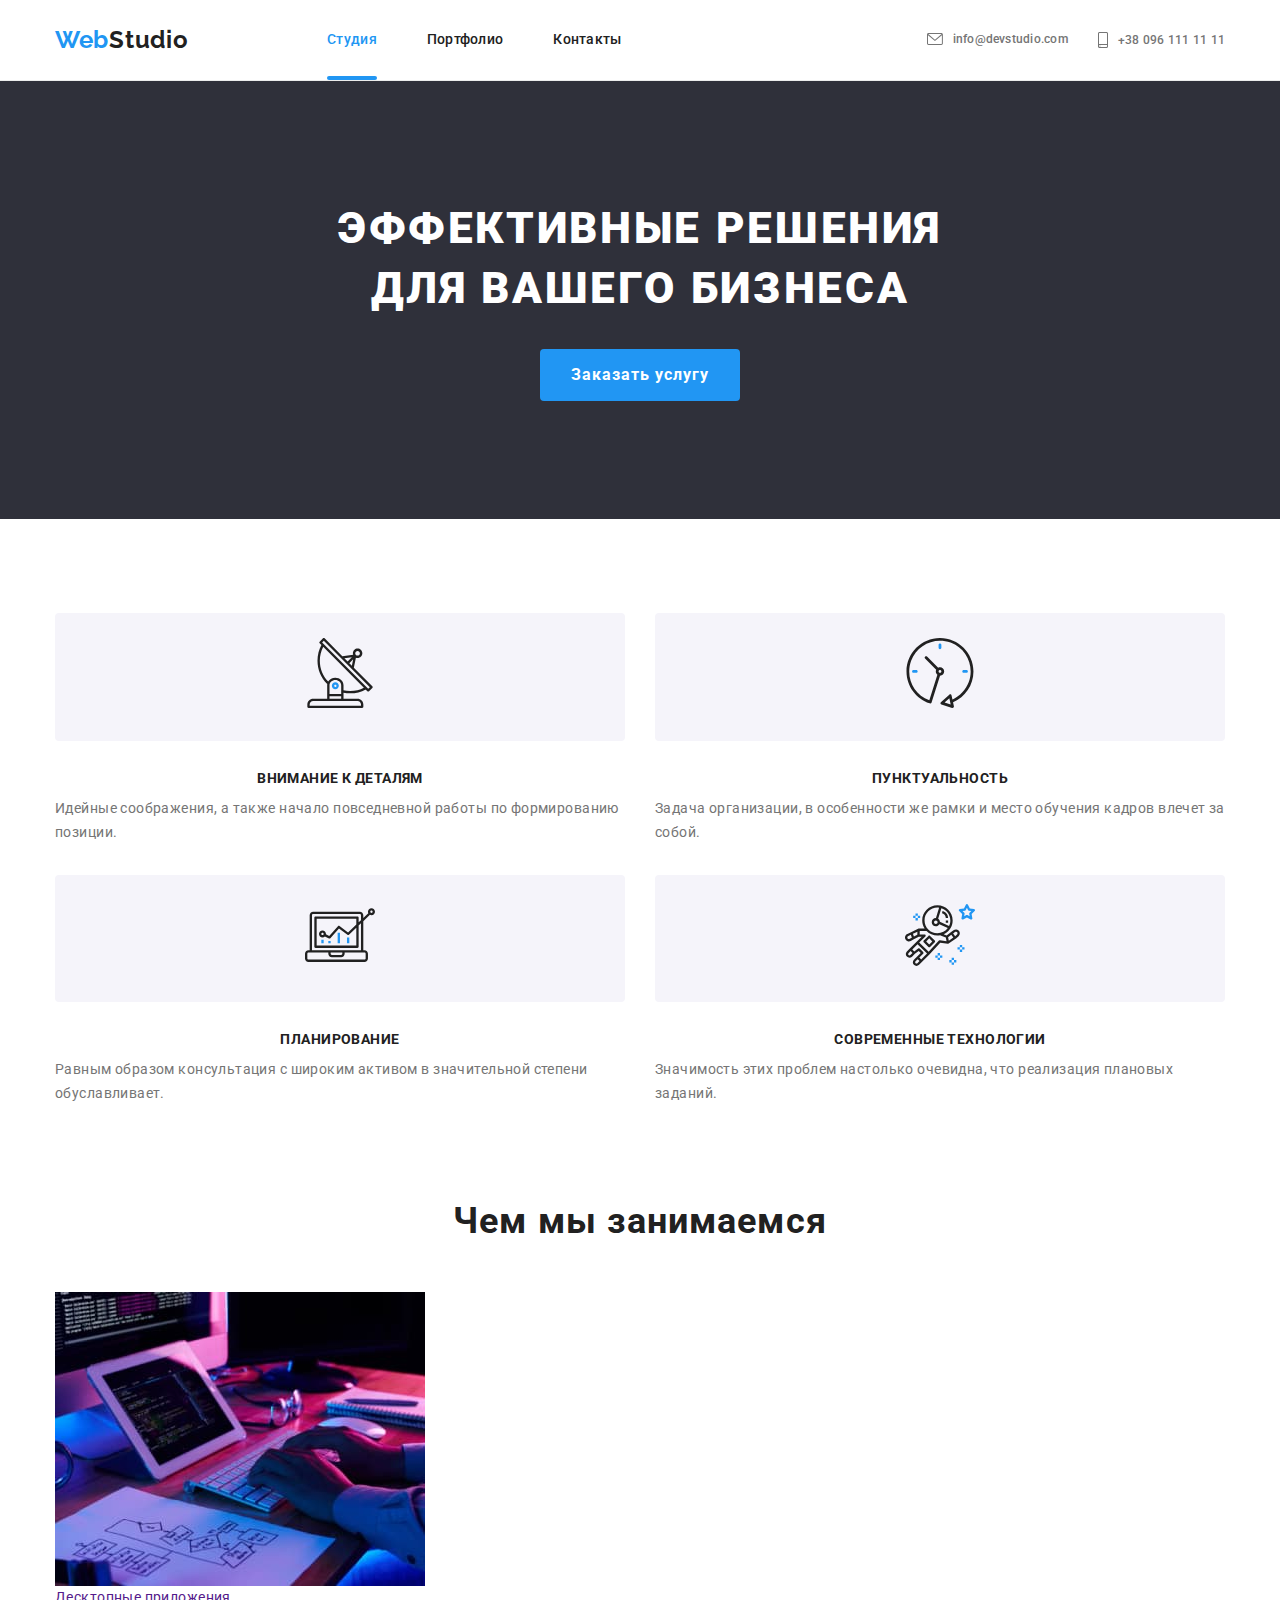
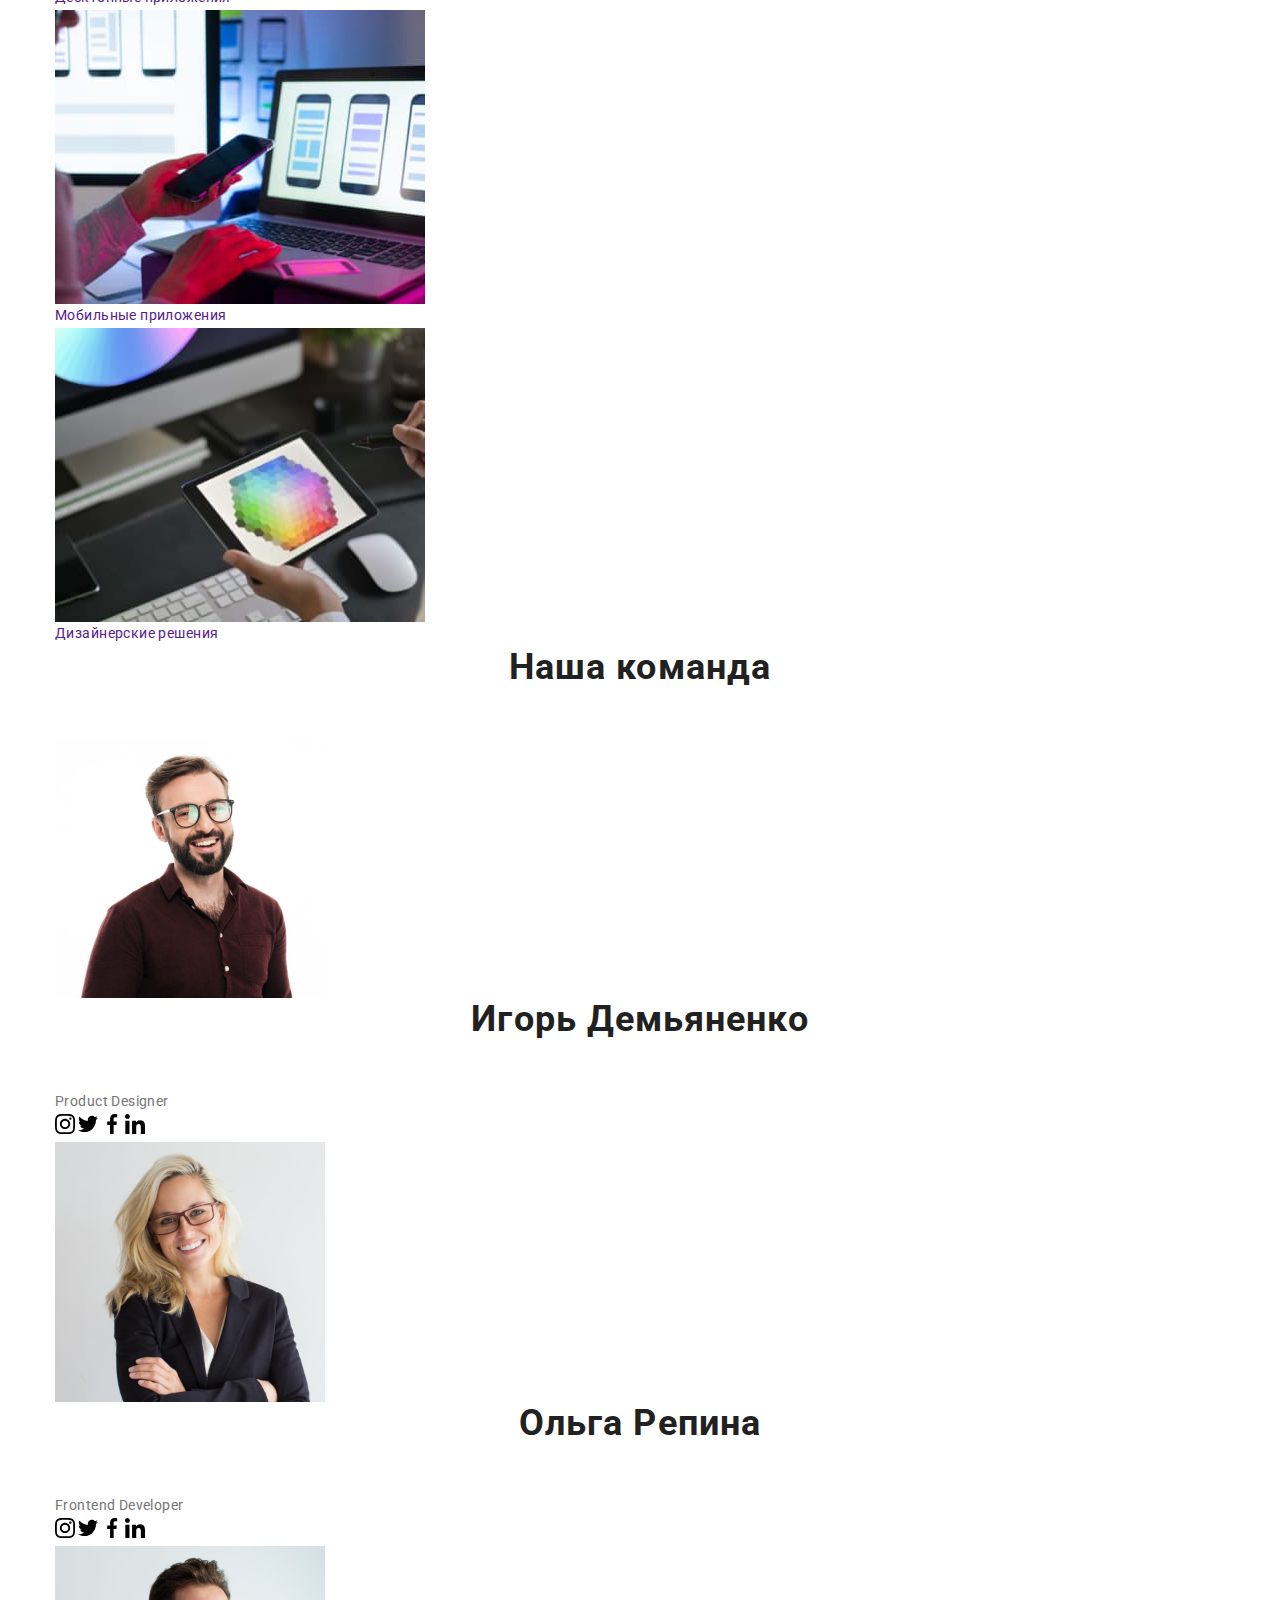
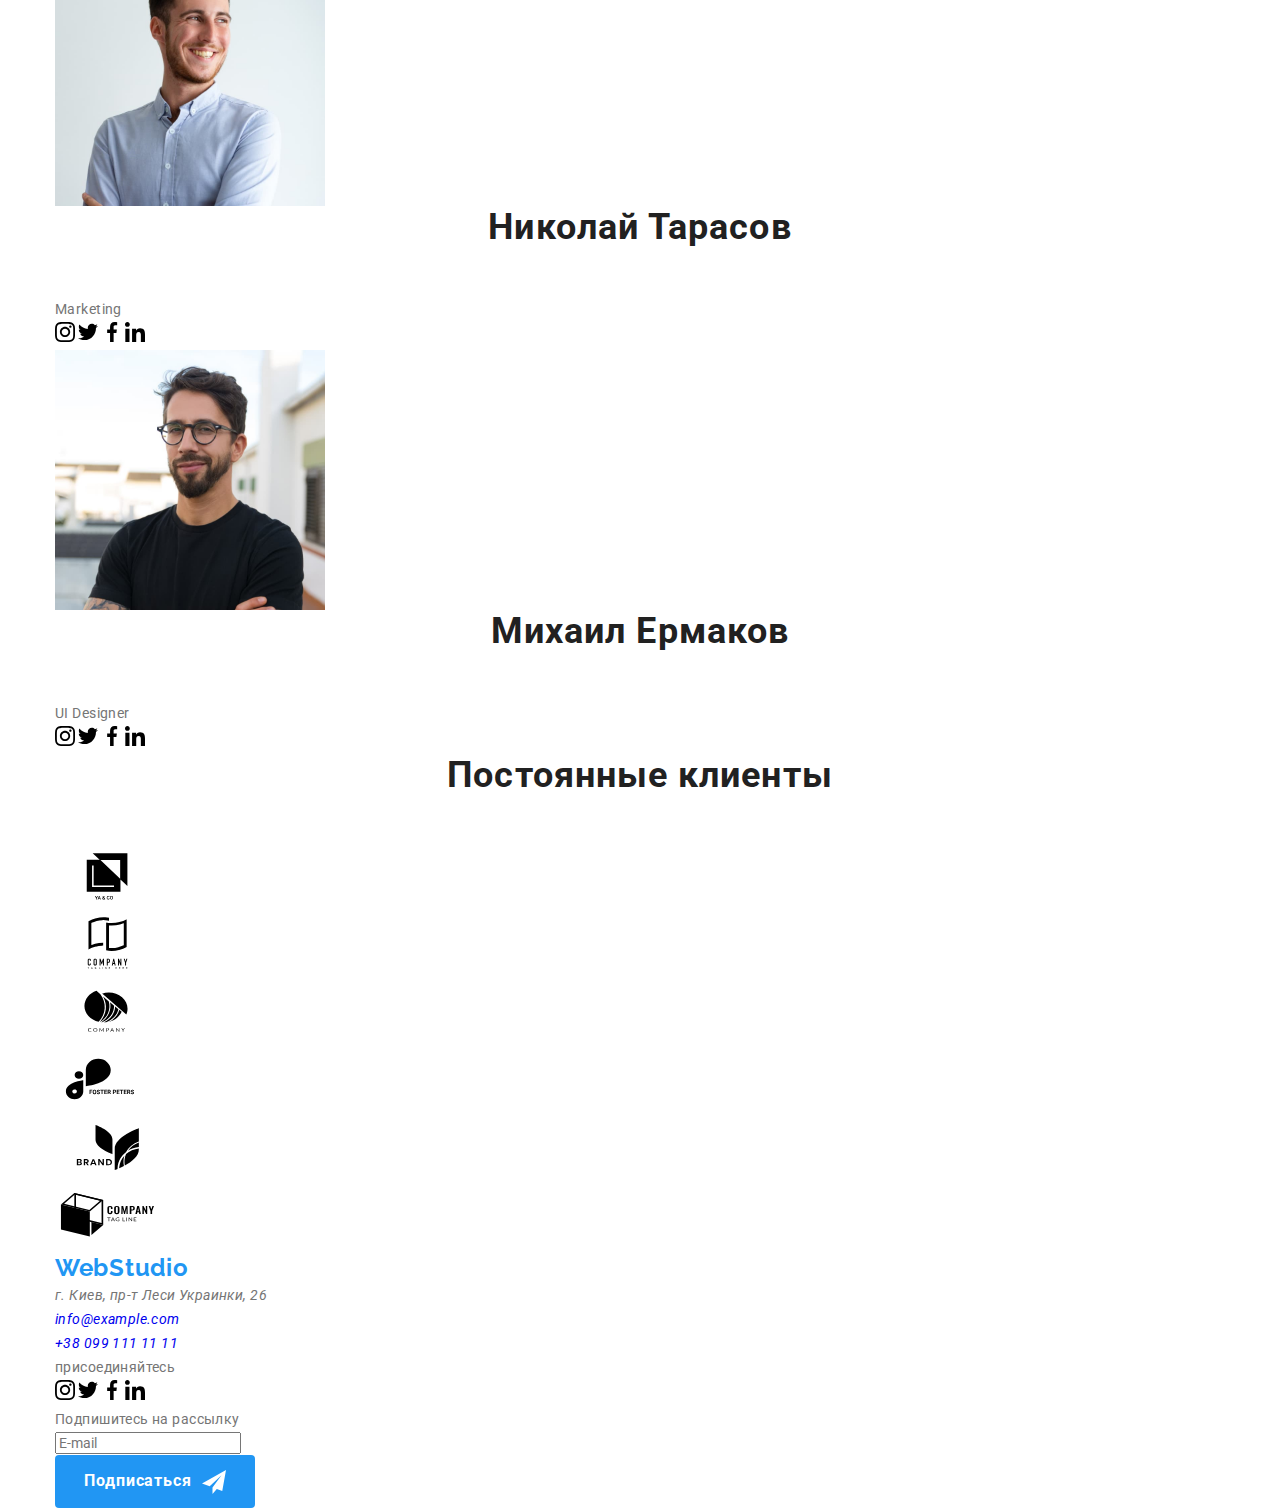
==== commit 7933454e: "Start adaptive advatages section and modal" ====
--- a/index.html
+++ b/index.html
@@ -98,7 +98,7 @@
                 <use href="./images/symbol-defs.svg#icon-antenna"></use>
               </svg>
             </div>
-            <h3 class="advantages__heading">Внимание к деталям</h3>
+            <h3 class="heading advantages__heading">Внимание к деталям</h3>
             <p class="advantages__text">
               Идейные соображения, а также начало повседневной работы по формированию позиции.
             </p>
@@ -109,7 +109,7 @@
                 <use href="./images/symbol-defs.svg#icon-clock"></use>
               </svg>
             </div>
-            <h3 class="advantages__heading">Пунктуальность</h3>
+            <h3 class="heading advantages__heading">Пунктуальность</h3>
             <p class="advantages__text">
               Задача организации, в особенности же рамки и место обучения кадров влечет за собой.
             </p>
@@ -120,7 +120,7 @@
                 <use href="./images/symbol-defs.svg#icon-diagram"></use>
               </svg>
             </div>
-            <h3 class="advantages__heading">Планирование</h3>
+            <h3 class="heading advantages__heading">Планирование</h3>
             <p class="advantages__text">
               Равным образом консультация с широким активом в значительной степени обуславливает.
             </p>
@@ -131,7 +131,7 @@
                 <use href="./images/symbol-defs.svg#icon-astronaut"></use>
               </svg>
             </div>
-            <h3 class="advantages__heading">Современные технологии</h3>
+            <h3 class="heading advantages__heading">Современные технологии</h3>
             <p class="advantages__text">
               Значимость этих проблем настолько очевидна, что реализация плановых заданий.
             </p>
--- a/css/main.min.css
+++ b/css/main.min.css
@@ -1,2 +1,2 @@
-body{-webkit-box-sizing:border-box;box-sizing:border-box;font-family:"Roboto",sans-serif;font-size:14px;line-height:1.71;letter-spacing:.03em;color:#757575}ul{list-style:none;padding:0;margin:0}a{text-decoration:none}img{display:block}.container{margin:0 auto;padding-left:15px;padding-right:15px}@media screen and (min-width: 480px){.container{width:480px}}@media screen and (min-width: 768px){.container{width:768px}}@media screen and (min-width: 1200px){.container{width:1200px}}.heading{margin:0;margin-bottom:50px;text-align:center;color:#212121;font-weight:700;font-size:36px;line-height:1.17;letter-spacing:0.03em}.header{border-bottom:1px solid #ececec}@media screen and (max-width: 767px){.header{padding-top:16px;padding-bottom:16px}}@media screen and (min-width: 768px){.header{display:-webkit-box;display:-ms-flexbox;display:flex;-webkit-box-align:center;-ms-flex-align:center;align-items:center;height:81px}}.header__container{position:relative}@media screen and (min-width: 768px){.header__container{display:-webkit-box;display:-ms-flexbox;display:flex;-webkit-box-align:center;-ms-flex-align:center;align-items:center;-webkit-box-pack:justify;-ms-flex-pack:justify;justify-content:space-between}}@media screen and (max-width: 767px){.header__contacts{margin-bottom:64px}}@media screen and (min-width: 768px){.header__contacts{display:-webkit-box;display:-ms-flexbox;display:flex;-webkit-box-orient:vertical;-webkit-box-direction:reverse;-ms-flex-direction:column-reverse;flex-direction:column-reverse}}@media screen and (min-width: 1200px){.header__contacts{-webkit-box-orient:horizontal;-webkit-box-direction:reverse;-ms-flex-direction:row-reverse;flex-direction:row-reverse}}@media screen and (max-width: 767px){.header__item:not(:last-child){margin-bottom:32px}}@media screen and (min-width: 768px) and (max-width: 1199px){.header__item:not(:first-child){margin-bottom:10px}}@media screen and (min-width: 1200px){.header__item:not(:first-child){margin-right:30px}}.header__link{display:-webkit-box;display:-ms-flexbox;display:flex;-webkit-box-align:center;-ms-flex-align:center;align-items:center;font-weight:500;letter-spacing:0.02em;color:#757575;-webkit-transition-property:color;transition-property:color;-webkit-transition-duration:250ms;transition-duration:250ms;-webkit-transition-timing-function:cubic-bezier(0.4, 0, 0.2, 1);transition-timing-function:cubic-bezier(0.4, 0, 0.2, 1)}.header__link:hover,.header__link:focus{color:#2196f3}@media screen and (min-width: 768px){.header__link{font-size:12px;line-height:1.17}}@media screen and (max-width: 767px){.header__link.header__link--tel{font-size:34px;line-height:1.18;letter-spacing:0.02em;color:#2196f3}.header__link.header__link--mail{font-size:24px;line-height:1.17;letter-spacing:0.02em;color:inherit}}.header__icon{fill:currentColor}@media screen and (max-width: 767px){.header__icon{display:none}}@media screen and (min-width: 768px){.header__icon{margin-right:8px}}@media screen and (min-width: 1200px){.header__icon{margin-right:10px}}@media screen and (max-width: 767px){.header__menu{display:none}.header__menu.is-open{display:-webkit-box;display:-ms-flexbox;display:flex;-webkit-box-orient:vertical;-webkit-box-direction:normal;-ms-flex-direction:column;flex-direction:column;-webkit-box-pack:justify;-ms-flex-pack:justify;justify-content:space-between;position:absolute;top:0;left:0;width:100%;height:100vh;padding-top:48px;padding-bottom:48px;padding-left:40px;background-color:#fff}}@media screen and (min-width: 768px){.header__menu{display:-webkit-box;display:-ms-flexbox;display:flex;-webkit-box-pack:justify;-ms-flex-pack:justify;justify-content:space-between;-webkit-box-align:center;-ms-flex-align:center;align-items:center}}.logo{font-family:"Raleway",sans-serif;font-weight:700;font-size:24px;line-height:1.17;letter-spacing:0.03em;color:#2196f3}.header__logo--brightness-theme{color:#212121}@media screen and (min-width: 768px){.navigation{margin-right:84px}}@media screen and (min-width: 1200px){.navigation{margin-right:305px}}@media screen and (min-width: 768px){.navigation__menu{display:-webkit-box;display:-ms-flexbox;display:flex}}@media screen and (max-width: 767px){.navigation__item:not(:last-child){margin-bottom:32px}}@media screen and (min-width: 768px){.navigation__item:not(:last-child){margin-right:50px}}.navigation__link{font-weight:500;font-size:40px;line-height:1.18;letter-spacing:0.02em;color:#212121;-webkit-transition-property:color;transition-property:color;-webkit-transition-duration:250ms;transition-duration:250ms;-webkit-transition-timing-function:cubic-bezier(0.4, 0, 0.2, 1);transition-timing-function:cubic-bezier(0.4, 0, 0.2, 1)}.navigation__link:hover,.navigation__link:focus{color:#2196f3}@media screen and (min-width: 768px){.navigation__link{padding-top:32px;padding-bottom:32px;font-size:14px;line-height:1.14}}.navigation__link--current{position:relative;color:#2196f3}@media screen and (max-width: 767px){.navigation__link--current{padding-bottom:4px}}@media screen and (min-width: 768px){.navigation__link--current::after{content:'';position:absolute;bottom:-1px;left:0;width:100%;height:4px;background-color:#2196f3;border-radius:2px}}@media screen and (min-width: 1200px){.navigation__link--current{bottom:0px}}.header__social-list{display:-webkit-box;display:-ms-flexbox;display:flex}@media screen and (min-width: 768px){.header__social-list{display:none}}.header__social-item{display:-webkit-box;display:-ms-flexbox;display:flex}.header__social-item:not(:last-child){margin-right:10px}.header__social-item:not(:last-child)::after{content:'';margin-left:10px;display:block;height:100%;width:1px;background-color:rgba(33,33,33,0.2)}.header__social-link{font-weight:500;font-size:18px;line-height:1.22;letter-spacing:0.02em;color:#2196f3}.switch{position:absolute;top:-6px;right:0;z-index:1;border:none;background-color:transparent;-webkit-transition-property:fill;transition-property:fill;-webkit-transition-duration:250ms;transition-duration:250ms;-webkit-transition-timing-function:cubic-bezier(0.4, 0, 0.2, 1);transition-timing-function:cubic-bezier(0.4, 0, 0.2, 1)}.switch.is-open .switch__close{display:block}.switch.is-open .switch__menu{display:none}.switch:hover,.switch:focus{fill:#2196f3}@media screen and (min-width: 768px){.switch{display:none}}.switch__close{display:none}.hero{padding-top:118px;padding-bottom:118px;background-color:#2f303a}.hero__container{text-align:center}.hero__heading{text-align:center;margin-top:0;margin-bottom:30px;font-weight:900;font-size:26px;line-height:1.62;letter-spacing:0.06em;text-transform:uppercase;color:#fff}@media screen and (min-width: 1200px){.hero__heading{font-size:44px;line-height:1.36}}.button{min-width:200px;padding-top:10px;padding-bottom:10px;cursor:pointer;font-family:inherit;font-weight:700;font-size:16px;line-height:1.88;letter-spacing:0.06em;color:#fff;background-color:#2196f3;border:1px solid transparent;border-radius:4px;-webkit-transition-property:background;transition-property:background;-webkit-transition-duration:250ms;transition-duration:250ms;-webkit-transition-timing-function:cubic-bezier(0.4, 0, 0.2, 1);transition-timing-function:cubic-bezier(0.4, 0, 0.2, 1)}.button:hover,.button:focus{background:#188ce8}.form-connection__button{display:-webkit-box;display:-ms-flexbox;display:flex;-webkit-box-align:center;-ms-flex-align:center;align-items:center;-webkit-box-pack:center;-ms-flex-pack:center;justify-content:center}.form-connection__button--icon{margin-left:10px}.modal__button{display:block;margin:0 auto;-webkit-box-shadow:0px 4px 4px rgba(0,0,0,0.15);box-shadow:0px 4px 4px rgba(0,0,0,0.15)}.filter__button{padding:6px 22px;color:#212121;font-family:inherit;font-style:inherit;font-weight:500;font-size:16px;line-height:1.6;letter-spacing:0.03em;cursor:pointer;border:1px solid transparent;border-radius:4px;-webkit-transition-property:color,background-color,-webkit-box-shadow;transition-property:color,background-color,-webkit-box-shadow;transition-property:color,background-color,box-shadow;transition-property:color,background-color,box-shadow,-webkit-box-shadow;-webkit-transition-duration:250ms;transition-duration:250ms;-webkit-transition-timing-function:cubic-bezier(0.4, 0, 0.2, 1);transition-timing-function:cubic-bezier(0.4, 0, 0.2, 1)}.filter__button:hover,.filter__button:focus,.filter__button.filter__button--current{color:#fff;background-color:#2196f3;-webkit-box-shadow:0px 3px 1px rgba(0,0,0,0.1),0px 1px 2px rgba(0,0,0,0.08),0px 2px 2px rgba(0,0,0,0.12);box-shadow:0px 3px 1px rgba(0,0,0,0.1),0px 1px 2px rgba(0,0,0,0.08),0px 2px 2px rgba(0,0,0,0.12)}
+body{-webkit-box-sizing:border-box;box-sizing:border-box;font-family:"Roboto",sans-serif;font-size:14px;line-height:1.71;letter-spacing:.03em;color:#757575}ul{list-style:none;padding:0;margin:0}a{text-decoration:none}img{display:block}p{margin:0}.container{margin:0 auto;padding-left:15px;padding-right:15px}@media screen and (min-width: 480px){.container{width:480px}}@media screen and (min-width: 768px){.container{width:768px}}@media screen and (min-width: 1200px){.container{width:1200px}}.heading{margin:0;margin-bottom:50px;text-align:center;color:#212121;font-weight:700;font-size:36px;line-height:1.17;letter-spacing:0.03em}.advantages__main-heading{position:absolute;white-space:nowrap;width:1px;height:1px;overflow:hidden;border:0;padding:0;clip:rect(0 0 0 0);-webkit-clip-path:inset(50%);clip-path:inset(50%);margin:-1px}.header{border-bottom:1px solid #ececec}@media screen and (max-width: 767px){.header{padding-top:16px;padding-bottom:16px}}@media screen and (min-width: 768px){.header{display:-webkit-box;display:-ms-flexbox;display:flex;-webkit-box-align:center;-ms-flex-align:center;align-items:center;height:81px}}.header__container{position:relative}@media screen and (min-width: 768px){.header__container{display:-webkit-box;display:-ms-flexbox;display:flex;-webkit-box-align:center;-ms-flex-align:center;align-items:center;-webkit-box-pack:justify;-ms-flex-pack:justify;justify-content:space-between}}@media screen and (max-width: 767px){.header__contacts{margin-bottom:64px}}@media screen and (min-width: 768px){.header__contacts{display:-webkit-box;display:-ms-flexbox;display:flex;-webkit-box-orient:vertical;-webkit-box-direction:reverse;-ms-flex-direction:column-reverse;flex-direction:column-reverse}}@media screen and (min-width: 1200px){.header__contacts{-webkit-box-orient:horizontal;-webkit-box-direction:reverse;-ms-flex-direction:row-reverse;flex-direction:row-reverse}}@media screen and (max-width: 767px){.header__item:not(:last-child){margin-bottom:32px}}@media screen and (min-width: 768px) and (max-width: 1199px){.header__item:not(:first-child){margin-bottom:10px}}@media screen and (min-width: 1200px){.header__item:not(:first-child){margin-right:30px}}.header__link{display:-webkit-box;display:-ms-flexbox;display:flex;-webkit-box-align:center;-ms-flex-align:center;align-items:center;font-weight:500;letter-spacing:0.02em;color:#757575;-webkit-transition-property:color;transition-property:color;-webkit-transition-duration:250ms;transition-duration:250ms;-webkit-transition-timing-function:cubic-bezier(0.4, 0, 0.2, 1);transition-timing-function:cubic-bezier(0.4, 0, 0.2, 1)}.header__link:hover,.header__link:focus{color:#2196f3}@media screen and (min-width: 768px){.header__link{font-size:12px;line-height:1.17}}@media screen and (max-width: 767px){.header__link.header__link--tel{font-size:34px;line-height:1.18;letter-spacing:0.02em;color:#2196f3}.header__link.header__link--mail{font-size:24px;line-height:1.17;letter-spacing:0.02em;color:inherit}}.header__icon{fill:currentColor}@media screen and (max-width: 767px){.header__icon{display:none}}@media screen and (min-width: 768px){.header__icon{margin-right:8px}}@media screen and (min-width: 1200px){.header__icon{margin-right:10px}}@media screen and (max-width: 767px){.header__menu{display:none}.header__menu.is-open{display:-webkit-box;display:-ms-flexbox;display:flex;-webkit-box-orient:vertical;-webkit-box-direction:normal;-ms-flex-direction:column;flex-direction:column;-webkit-box-pack:justify;-ms-flex-pack:justify;justify-content:space-between;position:absolute;top:0;left:0;width:100%;height:100vh;padding-top:48px;padding-bottom:48px;padding-left:40px;background-color:#fff}}@media screen and (min-width: 768px){.header__menu{display:-webkit-box;display:-ms-flexbox;display:flex;-webkit-box-pack:justify;-ms-flex-pack:justify;justify-content:space-between;-webkit-box-align:center;-ms-flex-align:center;align-items:center}}.logo{font-family:"Raleway",sans-serif;font-weight:700;font-size:24px;line-height:1.17;letter-spacing:0.03em;color:#2196f3}.header__logo--brightness-theme{color:#212121}@media screen and (min-width: 768px){.navigation{margin-right:84px}}@media screen and (min-width: 1200px){.navigation{margin-right:305px}}@media screen and (min-width: 768px){.navigation__menu{display:-webkit-box;display:-ms-flexbox;display:flex}}@media screen and (max-width: 767px){.navigation__item:not(:last-child){margin-bottom:32px}}@media screen and (min-width: 768px){.navigation__item:not(:last-child){margin-right:50px}}.navigation__link{font-weight:500;font-size:40px;line-height:1.18;letter-spacing:0.02em;color:#212121;-webkit-transition-property:color;transition-property:color;-webkit-transition-duration:250ms;transition-duration:250ms;-webkit-transition-timing-function:cubic-bezier(0.4, 0, 0.2, 1);transition-timing-function:cubic-bezier(0.4, 0, 0.2, 1)}.navigation__link:hover,.navigation__link:focus{color:#2196f3}@media screen and (min-width: 768px){.navigation__link{padding-top:32px;padding-bottom:32px;font-size:14px;line-height:1.14}}.navigation__link--current{position:relative;color:#2196f3}@media screen and (max-width: 767px){.navigation__link--current{padding-bottom:4px}}@media screen and (min-width: 768px){.navigation__link--current::after{content:'';position:absolute;bottom:-1px;left:0;width:100%;height:4px;background-color:#2196f3;border-radius:2px}}@media screen and (min-width: 1200px){.navigation__link--current{bottom:0px}}.header__social-list{display:-webkit-box;display:-ms-flexbox;display:flex}@media screen and (min-width: 768px){.header__social-list{display:none}}.header__social-item{display:-webkit-box;display:-ms-flexbox;display:flex}.header__social-item:not(:last-child){margin-right:10px}.header__social-item:not(:last-child)::after{content:'';margin-left:10px;display:block;height:100%;width:1px;background-color:rgba(33,33,33,0.2)}.header__social-link{font-weight:500;font-size:18px;line-height:1.22;letter-spacing:0.02em;color:#2196f3}.switch{position:absolute;top:-6px;right:0;z-index:1;border:none;background-color:transparent;-webkit-transition-property:fill;transition-property:fill;-webkit-transition-duration:250ms;transition-duration:250ms;-webkit-transition-timing-function:cubic-bezier(0.4, 0, 0.2, 1);transition-timing-function:cubic-bezier(0.4, 0, 0.2, 1)}.switch.is-open .switch__close{display:block}.switch.is-open .switch__menu{display:none}.switch:hover,.switch:focus{fill:#2196f3}@media screen and (min-width: 768px){.switch{display:none}}.switch__close{display:none}.hero{padding-top:118px;padding-bottom:118px;background-color:#2f303a}.hero__container{text-align:center}.hero__heading{text-align:center;margin-top:0;margin-bottom:30px;font-weight:900;font-size:26px;line-height:1.62;letter-spacing:0.06em;text-transform:uppercase;color:#fff}@media screen and (min-width: 1200px){.hero__heading{font-size:44px;line-height:1.36}}.button{min-width:200px;padding-top:10px;padding-bottom:10px;cursor:pointer;font-family:inherit;font-weight:700;font-size:16px;line-height:1.88;letter-spacing:0.06em;color:#fff;background-color:#2196f3;border:1px solid transparent;border-radius:4px;-webkit-transition-property:background;transition-property:background;-webkit-transition-duration:250ms;transition-duration:250ms;-webkit-transition-timing-function:cubic-bezier(0.4, 0, 0.2, 1);transition-timing-function:cubic-bezier(0.4, 0, 0.2, 1)}.button:hover,.button:focus{background:#188ce8}.form-connection__button{display:-webkit-box;display:-ms-flexbox;display:flex;-webkit-box-align:center;-ms-flex-align:center;align-items:center;-webkit-box-pack:center;-ms-flex-pack:center;justify-content:center}.form-connection__button--icon{margin-left:10px}.modal__button{display:block;margin:0 auto;-webkit-box-shadow:0px 4px 4px rgba(0,0,0,0.15);box-shadow:0px 4px 4px rgba(0,0,0,0.15)}.filter__button{padding:6px 22px;color:#212121;font-family:inherit;font-style:inherit;font-weight:500;font-size:16px;line-height:1.6;letter-spacing:0.03em;cursor:pointer;border:1px solid transparent;border-radius:4px;-webkit-transition-property:color,background-color,-webkit-box-shadow;transition-property:color,background-color,-webkit-box-shadow;transition-property:color,background-color,box-shadow;transition-property:color,background-color,box-shadow,-webkit-box-shadow;-webkit-transition-duration:250ms;transition-duration:250ms;-webkit-transition-timing-function:cubic-bezier(0.4, 0, 0.2, 1);transition-timing-function:cubic-bezier(0.4, 0, 0.2, 1)}.filter__button:hover,.filter__button:focus,.filter__button.filter__button--current{color:#fff;background-color:#2196f3;-webkit-box-shadow:0px 3px 1px rgba(0,0,0,0.1),0px 1px 2px rgba(0,0,0,0.08),0px 2px 2px rgba(0,0,0,0.12);box-shadow:0px 3px 1px rgba(0,0,0,0.1),0px 1px 2px rgba(0,0,0,0.08),0px 2px 2px rgba(0,0,0,0.12)}.advantages{padding-top:60px;padding-bottom:60px}@media screen and (min-width: 1200px){.advantages{padding-top:94px;padding-bottom:94px}}@media screen and (min-width: 768px){.advantages__list{display:-webkit-box;display:-ms-flexbox;display:flex;-ms-flex-wrap:wrap;flex-wrap:wrap;margin-left:-30px;margin-top:-30px}}@media screen and (max-width: 767px){.advantages__item:not(:last-child){margin-bottom:30px}}@media screen and (min-width: 768px){.advantages__item{margin-left:30px;margin-top:30px;width:calc((100% - 60px) / 2)}}.advantages__wrapper{margin-bottom:30px;padding-top:25px;padding-bottom:25px;text-align:center;background-color:#f5f4fa;border-radius:4px}.advantages__heading{margin-bottom:10px;font-size:14px;line-height:1.14;letter-spacing:0.03em;text-transform:uppercase}.our-doing{display:none}@media screen and (min-width: 1200px){.our-doing{display:block}}.backdrop{position:fixed;width:100vw;height:100vh;top:0;left:0;-webkit-transform:scale(1);transform:scale(1);background-color:rgba(0,0,0,0.2);-webkit-transition-property:opacity,visibility,-webkit-transform;transition-property:opacity,visibility,-webkit-transform;transition-property:opacity,transform,visibility;transition-property:opacity,transform,visibility,-webkit-transform;-webkit-transition-duration:250ms;transition-duration:250ms;-webkit-transition-timing-function:cubic-bezier(0.4, 0, 0.2, 1);transition-timing-function:cubic-bezier(0.4, 0, 0.2, 1)}.backdrop.is-hidden{opacity:0;pointer-events:none;visibility:hidden;-webkit-transform:scale(0.3);transform:scale(0.3)}.modal{position:absolute;top:93px;left:3vw;width:94vw;min-height:610px;padding:40px;background-color:#fff}.modal__close{position:absolute;display:-webkit-box;display:-ms-flexbox;display:flex;width:30px;height:30px;top:8px;right:8px;padding:0;-webkit-box-pack:center;-ms-flex-pack:center;justify-content:center;-webkit-box-align:center;-ms-flex-align:center;align-items:center;cursor:pointer;border-radius:50%;border:1px solid rgba(0,0,0,0.1);background:#fff;-webkit-transition-property:fill;transition-property:fill;-webkit-transition-duration:250ms;transition-duration:250ms;-webkit-transition-timing-function:cubic-bezier(0.4, 0, 0.2, 1);transition-timing-function:cubic-bezier(0.4, 0, 0.2, 1)}.modal__close:hover,.modal__close:focus{fill:#2196f3;outline:none}.modal__urge{display:block;margin-top:0;margin-bottom:12px;font-weight:700;font-size:20px;line-height:1.5;text-align:center;letter-spacing:0.03em;color:#212121}
 /*# sourceMappingURL=main.min.css.map */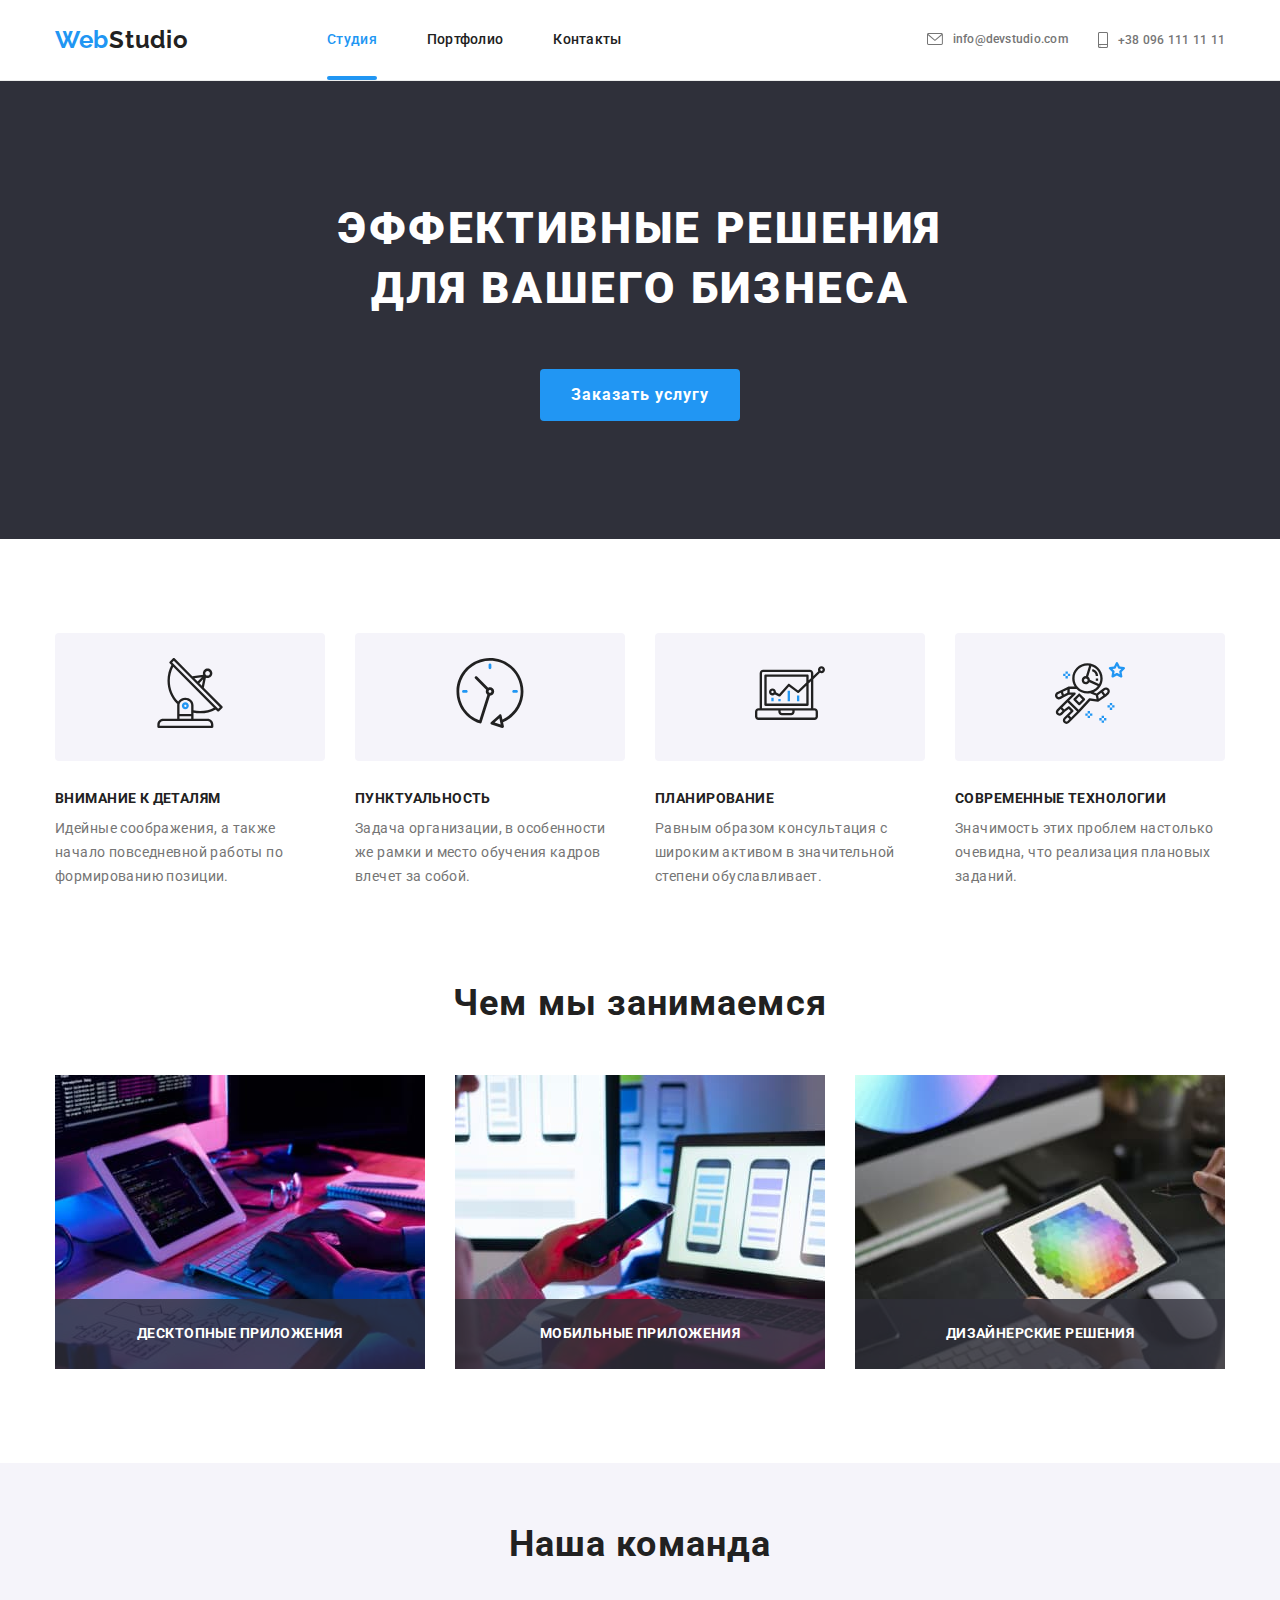
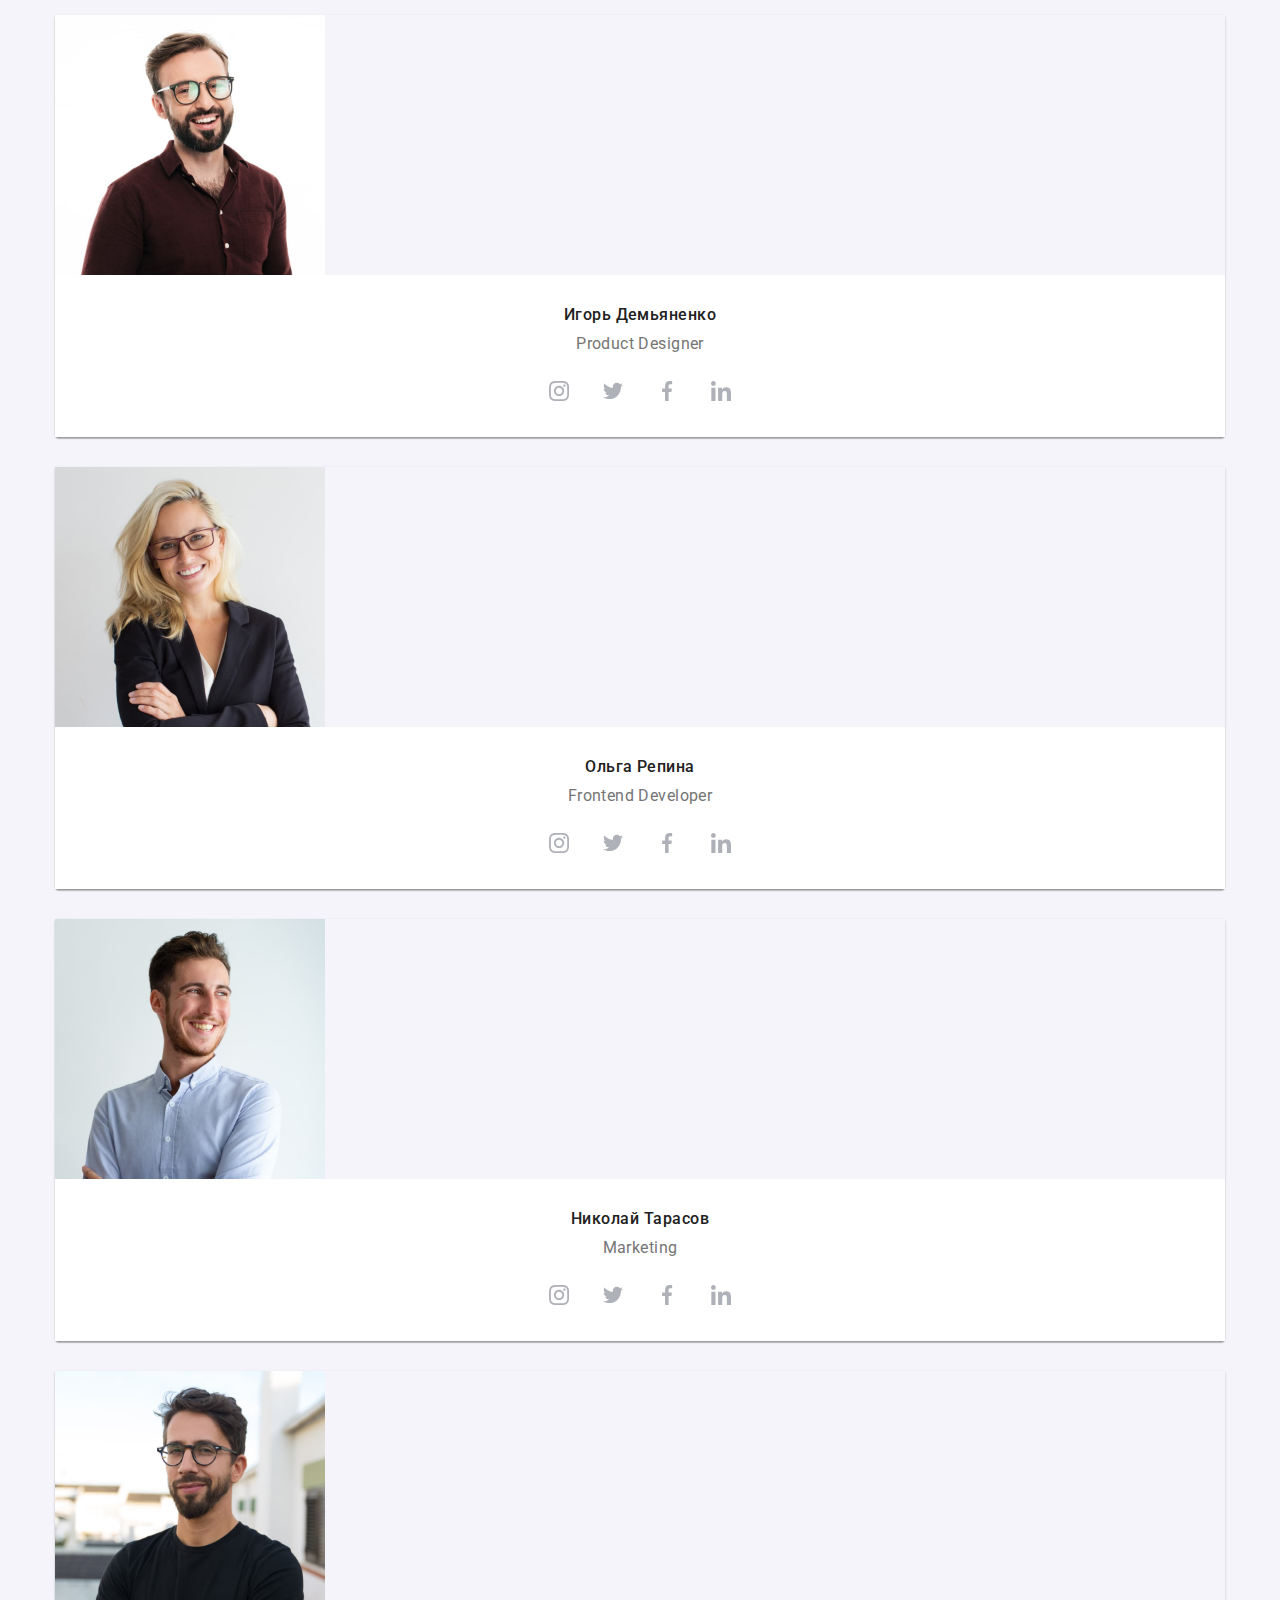
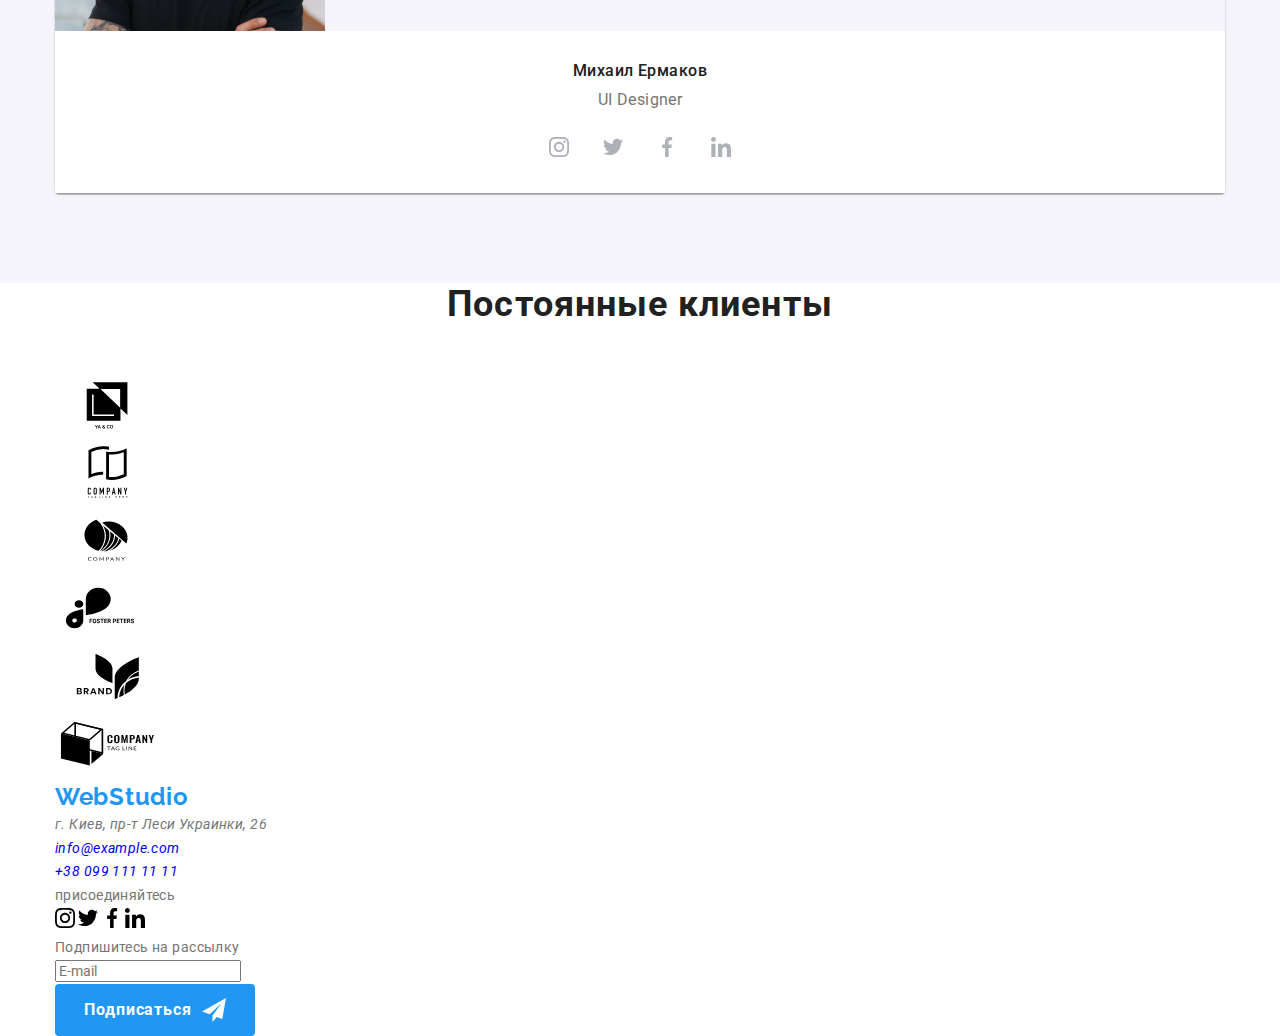
==== commit 6d9adb64: "Finish modal (some questions) finish "our-advant", start "team"" ====
--- a/index.html
+++ b/index.html
@@ -80,7 +80,7 @@
     <!-- HERO -->
     <section class="hero">
       <div class="container hero__container">
-        <h1 class="hero__heading">Эффективные решения<br />для вашего бизнеса</h1>
+        <h1 class="heading hero__heading">Эффективные решения<br />для вашего бизнеса</h1>
         <button data-modal-open type="button" class="button hero__button">Заказать услугу</button>
       </div>
     </section>
@@ -183,7 +183,7 @@
     <!--OUR TEAM-->
     <section class="our-team">
       <div class="container">
-        <h2 class="heading">Наша команда</h2>
+        <h2 class="heading our-team__heading">Наша команда</h2>
         <ul class="our-team__list">
           <li class="employee-card">
             <img class="no-gap" src="./images/ihor.jpg" alt="Фото Игоря" width="270" />
@@ -466,8 +466,10 @@
               >
                 <use href="./images/symbol-defs.svg#icon-check"></use>
               </svg>
-              Соглашаюсь с рассылкой и принимаю
-              <a class="acceptance-box__link" href="">Условия договора</a></label
+              <div>
+                Соглашаюсь с рассылкой и принимаю
+                <a class="acceptance-box__link" href="">Условия договора</a>
+              </div></label
             >
           </div>
 
--- a/css/main.min.css
+++ b/css/main.min.css
@@ -1,2 +1,2 @@
-body{-webkit-box-sizing:border-box;box-sizing:border-box;font-family:"Roboto",sans-serif;font-size:14px;line-height:1.71;letter-spacing:.03em;color:#757575}ul{list-style:none;padding:0;margin:0}a{text-decoration:none}img{display:block}p{margin:0}.container{margin:0 auto;padding-left:15px;padding-right:15px}@media screen and (min-width: 480px){.container{width:480px}}@media screen and (min-width: 768px){.container{width:768px}}@media screen and (min-width: 1200px){.container{width:1200px}}.heading{margin:0;margin-bottom:50px;text-align:center;color:#212121;font-weight:700;font-size:36px;line-height:1.17;letter-spacing:0.03em}.advantages__main-heading{position:absolute;white-space:nowrap;width:1px;height:1px;overflow:hidden;border:0;padding:0;clip:rect(0 0 0 0);-webkit-clip-path:inset(50%);clip-path:inset(50%);margin:-1px}.header{border-bottom:1px solid #ececec}@media screen and (max-width: 767px){.header{padding-top:16px;padding-bottom:16px}}@media screen and (min-width: 768px){.header{display:-webkit-box;display:-ms-flexbox;display:flex;-webkit-box-align:center;-ms-flex-align:center;align-items:center;height:81px}}.header__container{position:relative}@media screen and (min-width: 768px){.header__container{display:-webkit-box;display:-ms-flexbox;display:flex;-webkit-box-align:center;-ms-flex-align:center;align-items:center;-webkit-box-pack:justify;-ms-flex-pack:justify;justify-content:space-between}}@media screen and (max-width: 767px){.header__contacts{margin-bottom:64px}}@media screen and (min-width: 768px){.header__contacts{display:-webkit-box;display:-ms-flexbox;display:flex;-webkit-box-orient:vertical;-webkit-box-direction:reverse;-ms-flex-direction:column-reverse;flex-direction:column-reverse}}@media screen and (min-width: 1200px){.header__contacts{-webkit-box-orient:horizontal;-webkit-box-direction:reverse;-ms-flex-direction:row-reverse;flex-direction:row-reverse}}@media screen and (max-width: 767px){.header__item:not(:last-child){margin-bottom:32px}}@media screen and (min-width: 768px) and (max-width: 1199px){.header__item:not(:first-child){margin-bottom:10px}}@media screen and (min-width: 1200px){.header__item:not(:first-child){margin-right:30px}}.header__link{display:-webkit-box;display:-ms-flexbox;display:flex;-webkit-box-align:center;-ms-flex-align:center;align-items:center;font-weight:500;letter-spacing:0.02em;color:#757575;-webkit-transition-property:color;transition-property:color;-webkit-transition-duration:250ms;transition-duration:250ms;-webkit-transition-timing-function:cubic-bezier(0.4, 0, 0.2, 1);transition-timing-function:cubic-bezier(0.4, 0, 0.2, 1)}.header__link:hover,.header__link:focus{color:#2196f3}@media screen and (min-width: 768px){.header__link{font-size:12px;line-height:1.17}}@media screen and (max-width: 767px){.header__link.header__link--tel{font-size:34px;line-height:1.18;letter-spacing:0.02em;color:#2196f3}.header__link.header__link--mail{font-size:24px;line-height:1.17;letter-spacing:0.02em;color:inherit}}.header__icon{fill:currentColor}@media screen and (max-width: 767px){.header__icon{display:none}}@media screen and (min-width: 768px){.header__icon{margin-right:8px}}@media screen and (min-width: 1200px){.header__icon{margin-right:10px}}@media screen and (max-width: 767px){.header__menu{display:none}.header__menu.is-open{display:-webkit-box;display:-ms-flexbox;display:flex;-webkit-box-orient:vertical;-webkit-box-direction:normal;-ms-flex-direction:column;flex-direction:column;-webkit-box-pack:justify;-ms-flex-pack:justify;justify-content:space-between;position:absolute;top:0;left:0;width:100%;height:100vh;padding-top:48px;padding-bottom:48px;padding-left:40px;background-color:#fff}}@media screen and (min-width: 768px){.header__menu{display:-webkit-box;display:-ms-flexbox;display:flex;-webkit-box-pack:justify;-ms-flex-pack:justify;justify-content:space-between;-webkit-box-align:center;-ms-flex-align:center;align-items:center}}.logo{font-family:"Raleway",sans-serif;font-weight:700;font-size:24px;line-height:1.17;letter-spacing:0.03em;color:#2196f3}.header__logo--brightness-theme{color:#212121}@media screen and (min-width: 768px){.navigation{margin-right:84px}}@media screen and (min-width: 1200px){.navigation{margin-right:305px}}@media screen and (min-width: 768px){.navigation__menu{display:-webkit-box;display:-ms-flexbox;display:flex}}@media screen and (max-width: 767px){.navigation__item:not(:last-child){margin-bottom:32px}}@media screen and (min-width: 768px){.navigation__item:not(:last-child){margin-right:50px}}.navigation__link{font-weight:500;font-size:40px;line-height:1.18;letter-spacing:0.02em;color:#212121;-webkit-transition-property:color;transition-property:color;-webkit-transition-duration:250ms;transition-duration:250ms;-webkit-transition-timing-function:cubic-bezier(0.4, 0, 0.2, 1);transition-timing-function:cubic-bezier(0.4, 0, 0.2, 1)}.navigation__link:hover,.navigation__link:focus{color:#2196f3}@media screen and (min-width: 768px){.navigation__link{padding-top:32px;padding-bottom:32px;font-size:14px;line-height:1.14}}.navigation__link--current{position:relative;color:#2196f3}@media screen and (max-width: 767px){.navigation__link--current{padding-bottom:4px}}@media screen and (min-width: 768px){.navigation__link--current::after{content:'';position:absolute;bottom:-1px;left:0;width:100%;height:4px;background-color:#2196f3;border-radius:2px}}@media screen and (min-width: 1200px){.navigation__link--current{bottom:0px}}.header__social-list{display:-webkit-box;display:-ms-flexbox;display:flex}@media screen and (min-width: 768px){.header__social-list{display:none}}.header__social-item{display:-webkit-box;display:-ms-flexbox;display:flex}.header__social-item:not(:last-child){margin-right:10px}.header__social-item:not(:last-child)::after{content:'';margin-left:10px;display:block;height:100%;width:1px;background-color:rgba(33,33,33,0.2)}.header__social-link{font-weight:500;font-size:18px;line-height:1.22;letter-spacing:0.02em;color:#2196f3}.switch{position:absolute;top:-6px;right:0;z-index:1;border:none;background-color:transparent;-webkit-transition-property:fill;transition-property:fill;-webkit-transition-duration:250ms;transition-duration:250ms;-webkit-transition-timing-function:cubic-bezier(0.4, 0, 0.2, 1);transition-timing-function:cubic-bezier(0.4, 0, 0.2, 1)}.switch.is-open .switch__close{display:block}.switch.is-open .switch__menu{display:none}.switch:hover,.switch:focus{fill:#2196f3}@media screen and (min-width: 768px){.switch{display:none}}.switch__close{display:none}.hero{padding-top:118px;padding-bottom:118px;background-color:#2f303a}.hero__container{text-align:center}.hero__heading{text-align:center;margin-top:0;margin-bottom:30px;font-weight:900;font-size:26px;line-height:1.62;letter-spacing:0.06em;text-transform:uppercase;color:#fff}@media screen and (min-width: 1200px){.hero__heading{font-size:44px;line-height:1.36}}.button{min-width:200px;padding-top:10px;padding-bottom:10px;cursor:pointer;font-family:inherit;font-weight:700;font-size:16px;line-height:1.88;letter-spacing:0.06em;color:#fff;background-color:#2196f3;border:1px solid transparent;border-radius:4px;-webkit-transition-property:background;transition-property:background;-webkit-transition-duration:250ms;transition-duration:250ms;-webkit-transition-timing-function:cubic-bezier(0.4, 0, 0.2, 1);transition-timing-function:cubic-bezier(0.4, 0, 0.2, 1)}.button:hover,.button:focus{background:#188ce8}.form-connection__button{display:-webkit-box;display:-ms-flexbox;display:flex;-webkit-box-align:center;-ms-flex-align:center;align-items:center;-webkit-box-pack:center;-ms-flex-pack:center;justify-content:center}.form-connection__button--icon{margin-left:10px}.modal__button{display:block;margin:0 auto;-webkit-box-shadow:0px 4px 4px rgba(0,0,0,0.15);box-shadow:0px 4px 4px rgba(0,0,0,0.15)}.filter__button{padding:6px 22px;color:#212121;font-family:inherit;font-style:inherit;font-weight:500;font-size:16px;line-height:1.6;letter-spacing:0.03em;cursor:pointer;border:1px solid transparent;border-radius:4px;-webkit-transition-property:color,background-color,-webkit-box-shadow;transition-property:color,background-color,-webkit-box-shadow;transition-property:color,background-color,box-shadow;transition-property:color,background-color,box-shadow,-webkit-box-shadow;-webkit-transition-duration:250ms;transition-duration:250ms;-webkit-transition-timing-function:cubic-bezier(0.4, 0, 0.2, 1);transition-timing-function:cubic-bezier(0.4, 0, 0.2, 1)}.filter__button:hover,.filter__button:focus,.filter__button.filter__button--current{color:#fff;background-color:#2196f3;-webkit-box-shadow:0px 3px 1px rgba(0,0,0,0.1),0px 1px 2px rgba(0,0,0,0.08),0px 2px 2px rgba(0,0,0,0.12);box-shadow:0px 3px 1px rgba(0,0,0,0.1),0px 1px 2px rgba(0,0,0,0.08),0px 2px 2px rgba(0,0,0,0.12)}.advantages{padding-top:60px;padding-bottom:60px}@media screen and (min-width: 1200px){.advantages{padding-top:94px;padding-bottom:94px}}@media screen and (min-width: 768px){.advantages__list{display:-webkit-box;display:-ms-flexbox;display:flex;-ms-flex-wrap:wrap;flex-wrap:wrap;margin-left:-30px;margin-top:-30px}}@media screen and (max-width: 767px){.advantages__item:not(:last-child){margin-bottom:30px}}@media screen and (min-width: 768px){.advantages__item{margin-left:30px;margin-top:30px;width:calc((100% - 60px) / 2)}}.advantages__wrapper{margin-bottom:30px;padding-top:25px;padding-bottom:25px;text-align:center;background-color:#f5f4fa;border-radius:4px}.advantages__heading{margin-bottom:10px;font-size:14px;line-height:1.14;letter-spacing:0.03em;text-transform:uppercase}.our-doing{display:none}@media screen and (min-width: 1200px){.our-doing{display:block}}.backdrop{position:fixed;width:100vw;height:100vh;top:0;left:0;-webkit-transform:scale(1);transform:scale(1);background-color:rgba(0,0,0,0.2);-webkit-transition-property:opacity,visibility,-webkit-transform;transition-property:opacity,visibility,-webkit-transform;transition-property:opacity,transform,visibility;transition-property:opacity,transform,visibility,-webkit-transform;-webkit-transition-duration:250ms;transition-duration:250ms;-webkit-transition-timing-function:cubic-bezier(0.4, 0, 0.2, 1);transition-timing-function:cubic-bezier(0.4, 0, 0.2, 1)}.backdrop.is-hidden{opacity:0;pointer-events:none;visibility:hidden;-webkit-transform:scale(0.3);transform:scale(0.3)}.modal{position:absolute;top:93px;left:3vw;width:94vw;min-height:610px;padding:40px;background-color:#fff}.modal__close{position:absolute;display:-webkit-box;display:-ms-flexbox;display:flex;width:30px;height:30px;top:8px;right:8px;padding:0;-webkit-box-pack:center;-ms-flex-pack:center;justify-content:center;-webkit-box-align:center;-ms-flex-align:center;align-items:center;cursor:pointer;border-radius:50%;border:1px solid rgba(0,0,0,0.1);background:#fff;-webkit-transition-property:fill;transition-property:fill;-webkit-transition-duration:250ms;transition-duration:250ms;-webkit-transition-timing-function:cubic-bezier(0.4, 0, 0.2, 1);transition-timing-function:cubic-bezier(0.4, 0, 0.2, 1)}.modal__close:hover,.modal__close:focus{fill:#2196f3;outline:none}.modal__urge{display:block;margin-top:0;margin-bottom:12px;font-weight:700;font-size:20px;line-height:1.5;text-align:center;letter-spacing:0.03em;color:#212121}
+body{-webkit-box-sizing:border-box;box-sizing:border-box;font-family:"Roboto",sans-serif;font-size:14px;line-height:1.71;letter-spacing:.03em;color:#757575}ul{list-style:none;padding:0;margin:0}a{text-decoration:none}img{display:block}p{margin:0}.container{margin:0 auto;padding-left:15px;padding-right:15px}@media screen and (min-width: 480px){.container{width:480px}}@media screen and (min-width: 768px){.container{width:768px}}@media screen and (min-width: 1200px){.container{width:1200px}}.heading{margin:0;margin-bottom:30px;text-align:center;color:#212121;font-weight:700;font-size:36px;line-height:1.17;letter-spacing:0.03em}@media screen and (min-width: 1200px){.heading{margin-bottom:50px}}.advantages__main-heading{position:absolute;white-space:nowrap;width:1px;height:1px;overflow:hidden;border:0;padding:0;clip:rect(0 0 0 0);-webkit-clip-path:inset(50%);clip-path:inset(50%);margin:-1px}.header{border-bottom:1px solid #ececec}@media screen and (max-width: 767px){.header{padding-top:16px;padding-bottom:16px}}@media screen and (min-width: 768px){.header{display:-webkit-box;display:-ms-flexbox;display:flex;-webkit-box-align:center;-ms-flex-align:center;align-items:center;height:81px}}.header__container{position:relative}@media screen and (min-width: 768px){.header__container{display:-webkit-box;display:-ms-flexbox;display:flex;-webkit-box-align:center;-ms-flex-align:center;align-items:center;-webkit-box-pack:justify;-ms-flex-pack:justify;justify-content:space-between}}@media screen and (max-width: 767px){.header__contacts{margin-bottom:64px}}@media screen and (min-width: 768px){.header__contacts{display:-webkit-box;display:-ms-flexbox;display:flex;-webkit-box-orient:vertical;-webkit-box-direction:reverse;-ms-flex-direction:column-reverse;flex-direction:column-reverse}}@media screen and (min-width: 1200px){.header__contacts{-webkit-box-orient:horizontal;-webkit-box-direction:reverse;-ms-flex-direction:row-reverse;flex-direction:row-reverse}}@media screen and (max-width: 767px){.header__item:not(:last-child){margin-bottom:32px}}@media screen and (min-width: 768px) and (max-width: 1199px){.header__item:not(:first-child){margin-bottom:10px}}@media screen and (min-width: 1200px){.header__item:not(:first-child){margin-right:30px}}.header__link{display:-webkit-box;display:-ms-flexbox;display:flex;-webkit-box-align:center;-ms-flex-align:center;align-items:center;font-weight:500;letter-spacing:0.02em;color:#757575;-webkit-transition-property:color;transition-property:color;-webkit-transition-duration:250ms;transition-duration:250ms;-webkit-transition-timing-function:cubic-bezier(0.4, 0, 0.2, 1);transition-timing-function:cubic-bezier(0.4, 0, 0.2, 1)}.header__link:hover,.header__link:focus{color:#2196f3}@media screen and (min-width: 768px){.header__link{font-size:12px;line-height:1.17}}@media screen and (max-width: 767px){.header__link.header__link--tel{font-size:34px;line-height:1.18;letter-spacing:0.02em;color:#2196f3}.header__link.header__link--mail{font-size:24px;line-height:1.17;letter-spacing:0.02em;color:inherit}}.header__icon{fill:currentColor}@media screen and (max-width: 767px){.header__icon{display:none}}@media screen and (min-width: 768px){.header__icon{margin-right:8px}}@media screen and (min-width: 1200px){.header__icon{margin-right:10px}}@media screen and (max-width: 767px){.header__menu{display:none}.header__menu.is-open{display:-webkit-box;display:-ms-flexbox;display:flex;-webkit-box-orient:vertical;-webkit-box-direction:normal;-ms-flex-direction:column;flex-direction:column;-webkit-box-pack:justify;-ms-flex-pack:justify;justify-content:space-between;position:absolute;top:0;left:0;width:100%;height:100vh;padding-top:48px;padding-bottom:48px;padding-left:40px;background-color:#fff}}@media screen and (min-width: 768px){.header__menu{display:-webkit-box;display:-ms-flexbox;display:flex;-webkit-box-pack:justify;-ms-flex-pack:justify;justify-content:space-between;-webkit-box-align:center;-ms-flex-align:center;align-items:center}}.logo{font-family:"Raleway",sans-serif;font-weight:700;font-size:24px;line-height:1.17;letter-spacing:0.03em;color:#2196f3}.header__logo--brightness-theme{color:#212121}@media screen and (min-width: 768px){.navigation{margin-right:84px}}@media screen and (min-width: 1200px){.navigation{margin-right:305px}}@media screen and (min-width: 768px){.navigation__menu{display:-webkit-box;display:-ms-flexbox;display:flex}}@media screen and (max-width: 767px){.navigation__item:not(:last-child){margin-bottom:32px}}@media screen and (min-width: 768px){.navigation__item:not(:last-child){margin-right:50px}}.navigation__link{font-weight:500;font-size:40px;line-height:1.18;letter-spacing:0.02em;color:#212121;-webkit-transition-property:color;transition-property:color;-webkit-transition-duration:250ms;transition-duration:250ms;-webkit-transition-timing-function:cubic-bezier(0.4, 0, 0.2, 1);transition-timing-function:cubic-bezier(0.4, 0, 0.2, 1)}.navigation__link:hover,.navigation__link:focus{color:#2196f3}@media screen and (min-width: 768px){.navigation__link{padding-top:32px;padding-bottom:32px;font-size:14px;line-height:1.14}}.navigation__link--current{position:relative;color:#2196f3}@media screen and (max-width: 767px){.navigation__link--current{padding-bottom:4px}}@media screen and (min-width: 768px){.navigation__link--current::after{content:'';position:absolute;bottom:-1px;left:0;width:100%;height:4px;background-color:#2196f3;border-radius:2px}}@media screen and (min-width: 1200px){.navigation__link--current{bottom:0px}}.header__social-list{display:-webkit-box;display:-ms-flexbox;display:flex}@media screen and (min-width: 768px){.header__social-list{display:none}}.header__social-item{display:-webkit-box;display:-ms-flexbox;display:flex}.header__social-item:not(:last-child){margin-right:10px}.header__social-item:not(:last-child)::after{content:'';margin-left:10px;display:block;height:100%;width:1px;background-color:rgba(33,33,33,0.2)}.header__social-link{font-weight:500;font-size:18px;line-height:1.22;letter-spacing:0.02em;color:#2196f3}.switch{position:absolute;top:-6px;right:0;z-index:1;border:none;background-color:transparent;-webkit-transition-property:fill;transition-property:fill;-webkit-transition-duration:250ms;transition-duration:250ms;-webkit-transition-timing-function:cubic-bezier(0.4, 0, 0.2, 1);transition-timing-function:cubic-bezier(0.4, 0, 0.2, 1)}.switch.is-open .switch__close{display:block}.switch.is-open .switch__menu{display:none}.switch:hover,.switch:focus{fill:#2196f3}@media screen and (min-width: 768px){.switch{display:none}}.switch__close{display:none}.hero{padding-top:118px;padding-bottom:118px;background-color:#2f303a}.hero__container{text-align:center}.hero__heading{text-align:center;margin-top:0;font-weight:900;font-size:26px;line-height:1.62;letter-spacing:0.06em;text-transform:uppercase;color:#fff}@media screen and (min-width: 1200px){.hero__heading{font-size:44px;line-height:1.36}}.button{min-width:200px;padding-top:10px;padding-bottom:10px;cursor:pointer;font-family:inherit;font-weight:700;font-size:16px;line-height:1.88;letter-spacing:0.06em;color:#fff;background-color:#2196f3;border:1px solid transparent;border-radius:4px;-webkit-transition-property:background;transition-property:background;-webkit-transition-duration:250ms;transition-duration:250ms;-webkit-transition-timing-function:cubic-bezier(0.4, 0, 0.2, 1);transition-timing-function:cubic-bezier(0.4, 0, 0.2, 1)}.button:hover,.button:focus{background:#188ce8}.form-connection__button{display:-webkit-box;display:-ms-flexbox;display:flex;-webkit-box-align:center;-ms-flex-align:center;align-items:center;-webkit-box-pack:center;-ms-flex-pack:center;justify-content:center}.form-connection__button--icon{margin-left:10px}.modal__button{display:block;margin:0 auto;-webkit-box-shadow:0px 4px 4px rgba(0,0,0,0.15);box-shadow:0px 4px 4px rgba(0,0,0,0.15)}.filter__button{padding:6px 22px;color:#212121;font-family:inherit;font-style:inherit;font-weight:500;font-size:16px;line-height:1.6;letter-spacing:0.03em;cursor:pointer;border:1px solid transparent;border-radius:4px;-webkit-transition-property:color,background-color,-webkit-box-shadow;transition-property:color,background-color,-webkit-box-shadow;transition-property:color,background-color,box-shadow;transition-property:color,background-color,box-shadow,-webkit-box-shadow;-webkit-transition-duration:250ms;transition-duration:250ms;-webkit-transition-timing-function:cubic-bezier(0.4, 0, 0.2, 1);transition-timing-function:cubic-bezier(0.4, 0, 0.2, 1)}.filter__button:hover,.filter__button:focus,.filter__button.filter__button--current{color:#fff;background-color:#2196f3;-webkit-box-shadow:0px 3px 1px rgba(0,0,0,0.1),0px 1px 2px rgba(0,0,0,0.08),0px 2px 2px rgba(0,0,0,0.12);box-shadow:0px 3px 1px rgba(0,0,0,0.1),0px 1px 2px rgba(0,0,0,0.08),0px 2px 2px rgba(0,0,0,0.12)}.advantages{padding-top:60px;padding-bottom:60px}@media screen and (min-width: 1200px){.advantages{padding-top:94px;padding-bottom:94px}}@media screen and (min-width: 768px){.advantages__list{display:-webkit-box;display:-ms-flexbox;display:flex;-ms-flex-wrap:wrap;flex-wrap:wrap;margin-left:-30px;margin-top:-30px}}@media screen and (max-width: 767px){.advantages__item:not(:last-child){margin-bottom:30px}}@media screen and (min-width: 768px){.advantages__item{margin-left:30px;margin-top:30px;width:calc((100% - 60px) / 2)}}@media screen and (min-width: 1200px){.advantages__item{margin-left:30px;margin-top:30px;width:calc((100% - 120px) / 4)}}.advantages__wrapper{margin-bottom:30px;padding-top:25px;padding-bottom:25px;text-align:center;background-color:#f5f4fa;border-radius:4px}.advantages__heading{margin-bottom:10px;font-size:14px;line-height:1.14;letter-spacing:0.03em;text-transform:uppercase}@media screen and (min-width: 768px){.advantages__heading{text-align:start}}.our-doing{display:none}@media screen and (min-width: 1200px){.our-doing{display:block;padding-bottom:94px}}.our-doing__list{display:-webkit-box;display:-ms-flexbox;display:flex;margin-left:-30px}.our-doing__item{margin-left:30px;-ms-flex-preferred-size:calc((100% - 60px) / 3);flex-basis:calc((100% - 60px) / 3)}.our-doing__link{position:relative;display:block;-webkit-box-sizing:content-box;box-sizing:content-box}.our-doing__description{position:absolute;bottom:0;left:0;width:100%;margin:0;padding-top:27px;padding-bottom:27px;font-style:normal;font-weight:700;line-height:1.14;text-align:center;text-transform:uppercase;color:#fff;background:rgba(47,48,58,0.8)}.our-team{padding-top:60px;padding-bottom:60px;background-color:#f5f4fa}.employee-card{margin-bottom:30px;-webkit-box-shadow:0px 1px 3px rgba(0,0,0,0.12),0px 1px 1px rgba(0,0,0,0.14),0px 2px 1px rgba(0,0,0,0.2);box-shadow:0px 1px 3px rgba(0,0,0,0.12),0px 1px 1px rgba(0,0,0,0.14),0px 2px 1px rgba(0,0,0,0.2);border-radius:0px 0px 4px 4px}.employee-card__wrapper{padding-top:30px;padding-bottom:24px;background-color:#fff}.employee-card__member{margin-bottom:10px;font-weight:500;font-size:16px;line-height:1.19;text-align:center}.employee-card__position{padding:0;margin-left:0;margin-right:0;margin-top:0;margin-bottom:16px;text-align:center;font-size:16px;line-height:1.19}.employee-card__social-block{display:-webkit-box;display:-ms-flexbox;display:flex;-webkit-box-pack:center;-ms-flex-pack:center;justify-content:center}.employee-card__link{display:-webkit-box;display:-ms-flexbox;display:flex;width:44px;height:44px;-webkit-box-pack:center;-ms-flex-pack:center;justify-content:center;-webkit-box-align:center;-ms-flex-align:center;align-items:center;fill:#afb1b8;border-radius:50%;-webkit-transition-property:fill,background-color;transition-property:fill,background-color;-webkit-transition-duration:250ms;transition-duration:250ms;-webkit-transition-timing-function:cubic-bezier(0.4, 0, 0.2, 1);transition-timing-function:cubic-bezier(0.4, 0, 0.2, 1)}.employee-card__link:hover,.employee-card__link:focus{background-color:#2196f3;fill:#fff}.employee-card__link:not(:last-child){margin-right:10px}.backdrop{position:fixed;width:100vw;height:100vh;top:0;left:0;-webkit-transform:scale(1);transform:scale(1);background-color:rgba(0,0,0,0.2);-webkit-transition-property:opacity,visibility,-webkit-transform;transition-property:opacity,visibility,-webkit-transform;transition-property:opacity,transform,visibility;transition-property:opacity,transform,visibility,-webkit-transform;-webkit-transition-duration:250ms;transition-duration:250ms;-webkit-transition-timing-function:cubic-bezier(0.4, 0, 0.2, 1);transition-timing-function:cubic-bezier(0.4, 0, 0.2, 1)}.backdrop.is-hidden{opacity:0;pointer-events:none;visibility:hidden;-webkit-transform:scale(0.3);transform:scale(0.3)}.modal{position:absolute;top:93px;left:3vw;width:94vw;min-height:610px;padding:40px;background-color:#fff}@media screen and (min-width: 480px){.modal{width:450px;top:50%;left:50%;-webkit-transform:translate(-50%, -50%);transform:translate(-50%, -50%)}}@media screen and (min-width: 1200px){.modal{width:528px;height:-webkit-fit-content;height:-moz-fit-content;height:fit-content;line-height:1.15}}.modal__close{position:absolute;display:-webkit-box;display:-ms-flexbox;display:flex;width:30px;height:30px;top:8px;right:8px;padding:0;-webkit-box-pack:center;-ms-flex-pack:center;justify-content:center;-webkit-box-align:center;-ms-flex-align:center;align-items:center;cursor:pointer;border-radius:50%;border:1px solid rgba(0,0,0,0.1);background:#fff;-webkit-transition-property:fill;transition-property:fill;-webkit-transition-duration:250ms;transition-duration:250ms;-webkit-transition-timing-function:cubic-bezier(0.4, 0, 0.2, 1);transition-timing-function:cubic-bezier(0.4, 0, 0.2, 1)}.modal__close:hover,.modal__close:focus{fill:#2196f3;outline:none}.modal__urge{display:block;margin-top:0;margin-bottom:12px;font-weight:700;font-size:20px;line-height:1.5;text-align:center;letter-spacing:0.03em;color:#212121}.modal__form-fild{margin-bottom:10px;display:-webkit-box;display:-ms-flexbox;display:flex;-webkit-box-orient:vertical;-webkit-box-direction:normal;-ms-flex-direction:column;flex-direction:column;position:relative}.modal__label{margin-bottom:4px;font-size:12px;line-height:1.17;letter-spacing:0.01em}.modal__input{padding-left:42px;min-height:40px;border:1px solid rgba(33,33,33,0.2);border-radius:4px;-webkit-transition-property:border-color;transition-property:border-color;-webkit-transition-duration:250ms;transition-duration:250ms;-webkit-transition-timing-function:cubic-bezier(0.4, 0, 0.2, 1);transition-timing-function:cubic-bezier(0.4, 0, 0.2, 1)}.modal__input:focus{border-color:#2196f3;outline:none}.modal__icon{left:15px;top:29px;position:absolute;-webkit-transition-property:fill;transition-property:fill;-webkit-transition-duration:250ms;transition-duration:250ms;-webkit-transition-timing-function:cubic-bezier(0.4, 0, 0.2, 1);transition-timing-function:cubic-bezier(0.4, 0, 0.2, 1)}.modal__input:focus+.modal__icon{fill:#2196f3}.modal__form-fild--add-comment{margin-bottom:20px}.modal__textarea{width:100%;max-height:120px;padding:12px 16px;resize:none;font-size:14px;line-height:1.14;letter-spacing:0.01em;color:rgba(117,117,117,0.5);border:1px solid rgba(33,33,33,0.2);border-radius:4px;-webkit-transition-property:border-color;transition-property:border-color;-webkit-transition-duration:250ms;transition-duration:250ms;-webkit-transition-timing-function:cubic-bezier(0.4, 0, 0.2, 1);transition-timing-function:cubic-bezier(0.4, 0, 0.2, 1)}.modal__textarea:focus{border-color:#2196f3;outline:none}@media screen and (min-width: 1200px){.modal__textarea{font-size:12px;line-height:1.17}}.acceptance-box{margin-bottom:30px}.acceptance-box__label{position:relative;display:-webkit-box;display:-ms-flexbox;display:flex;-webkit-box-align:center;-ms-flex-align:center;align-items:center;font-size:12px;line-height:1.17;letter-spacing:0.02rem}@media screen and (min-width: 1200px){.acceptance-box__label{font-size:14px;line-height:1.71}}.acceptance-box__input{-webkit-appearance:none;-moz-appearance:none;appearance:none;position:absolute}.acceptance-box__svg{margin-right:8px}.acceptance-box__svg--checked{position:absolute;top:50%;left:0;opacity:0;-webkit-transform:translateY(-50%);transform:translateY(-50%);-webkit-transition-property:opacity;transition-property:opacity;-webkit-transition-duration:250ms;transition-duration:250ms;-webkit-transition-timing-function:cubic-bezier(0.4, 0, 0.2, 1);transition-timing-function:cubic-bezier(0.4, 0, 0.2, 1)}.acceptance-box__input:checked ~ .acceptance-box__svg--checked{opacity:1}.acceptance-box__svg--non-checked{-webkit-transition-property:opacity,fill;transition-property:opacity,fill;-webkit-transition-duration:250ms;transition-duration:250ms;-webkit-transition-timing-function:cubic-bezier(0.4, 0, 0.2, 1);transition-timing-function:cubic-bezier(0.4, 0, 0.2, 1)}.acceptance-box__input:checked+.acceptance-box__svg--non-checked{opacity:0}.acceptance-box__input:focus+.acceptance-box__svg--non-checked{fill:#2196f3}.acceptance-box__link{color:#2196f3;margin-left:3px;-webkit-text-decoration-line:underline;text-decoration-line:underline}.acceptance-box__link:hover{-webkit-text-decoration-line:none;text-decoration-line:none}
 /*# sourceMappingURL=main.min.css.map */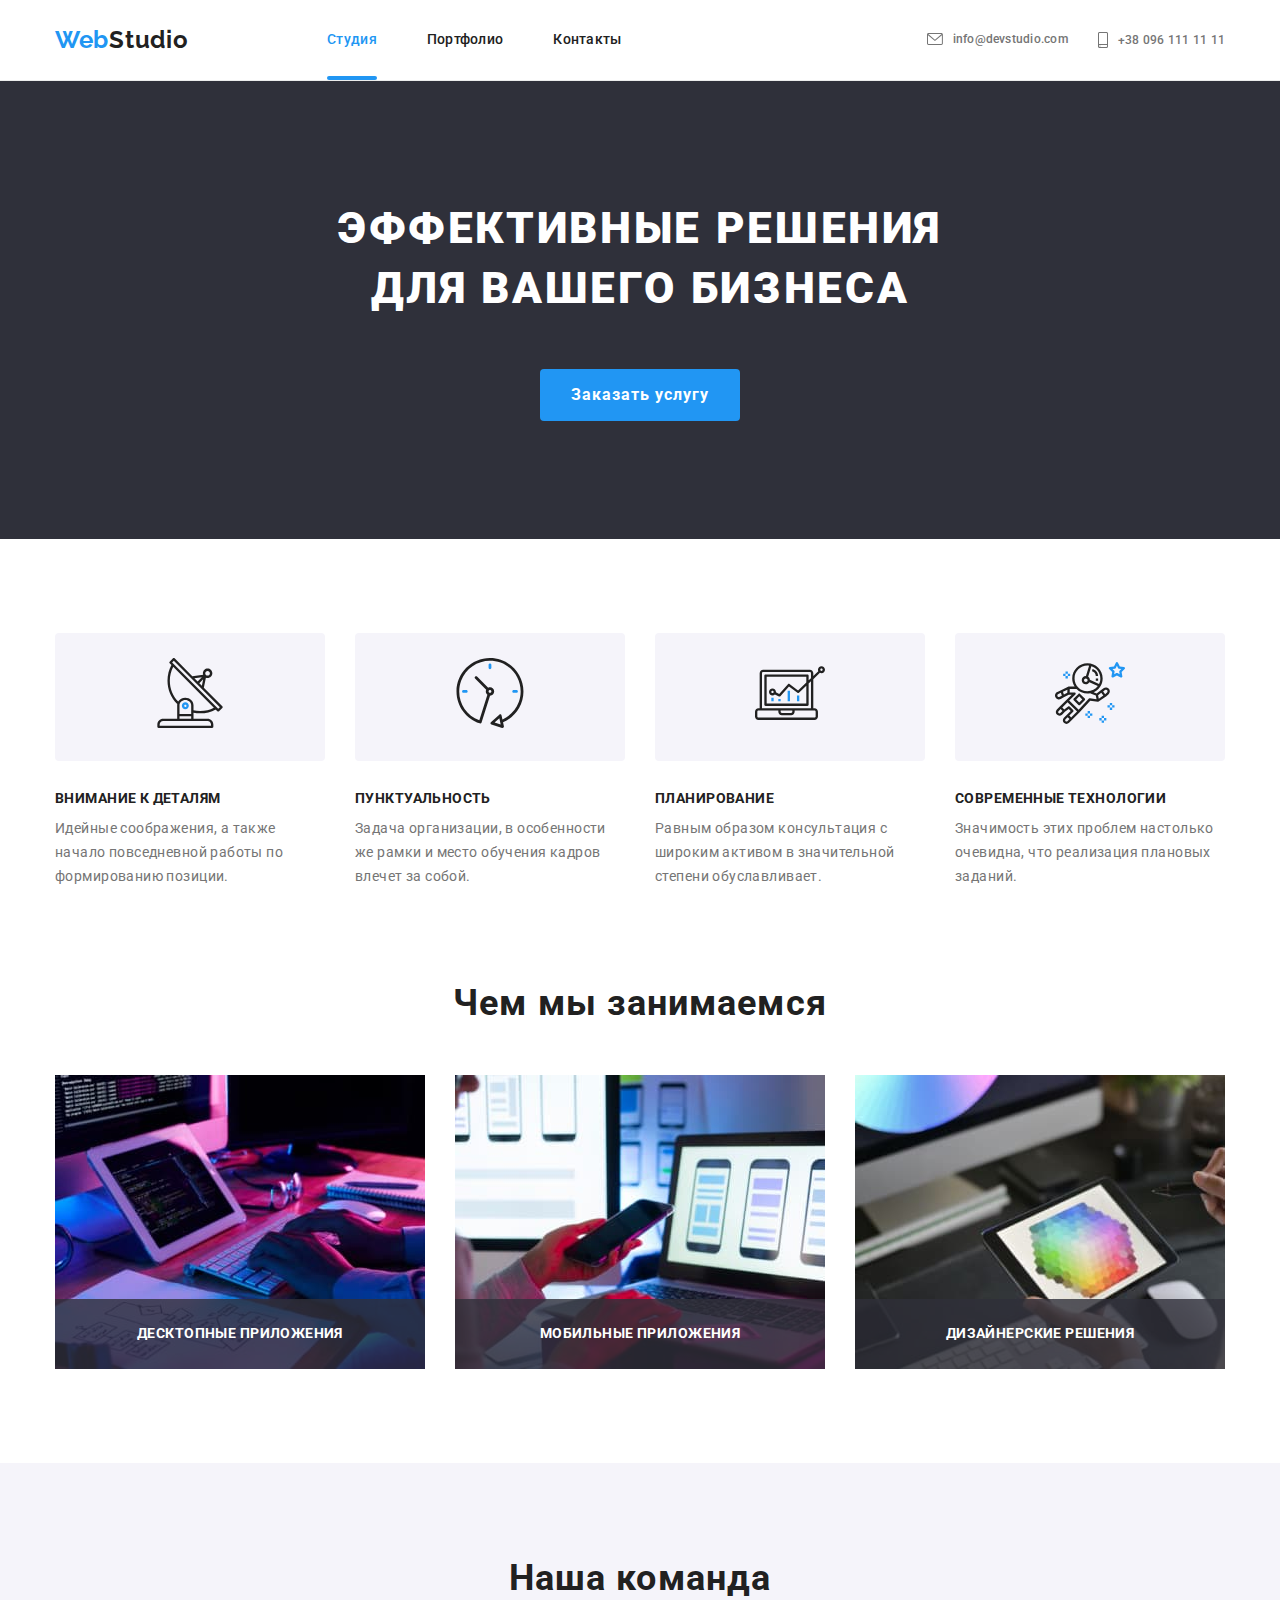
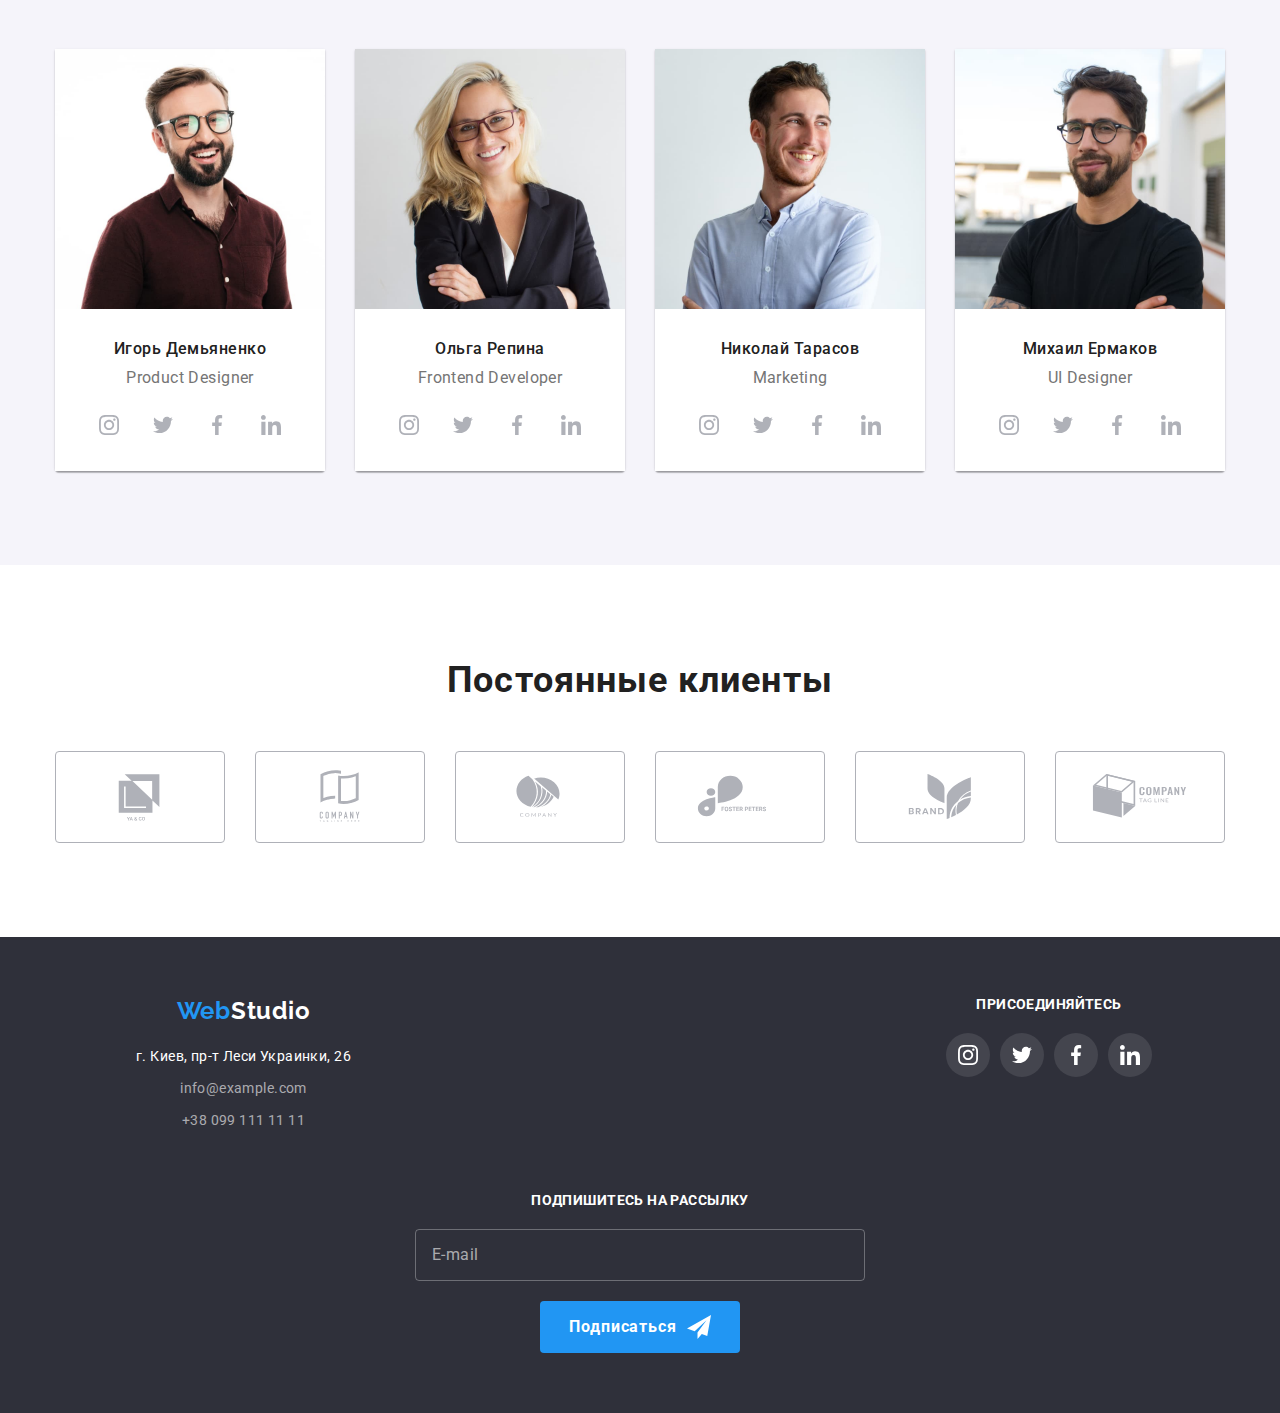
==== commit 972dbc4f: "Adaptation for tablet" ====
--- a/index.html
+++ b/index.html
@@ -344,42 +344,44 @@
     </section>
     <footer class="footer">
       <div class="container footer__container">
-        <div class="footer__contacts">
-          <a href="#" class="logo footer__logo"
-            >Web<span class="footer__logo--brightness-theme">Studio</span></a
-          >
-          <address class="">
-            <p class="footer__physical-address">г. Киев, пр-т Леси Украинки, 26</p>
-            <ul class="">
-              <li class="footer__item">
-                <a href="mailto:info@example.com" class="footer__link">info@example.com</a>
-              </li>
-              <li class="footer__item">
-                <a href="tel:+380991111111" class="footer__link">+38 099 111 11 11</a>
-              </li>
-            </ul>
-          </address>
-        </div>
-        <div class="social-block">
-          <p class="social-block__urge">присоединяйтесь</p>
-          <div class="social-block__wrapper">
-            <a href="" class="social-block__link">
-              <svg class="" width="20px" height="20px">
-                <use href="./images/symbol-defs.svg#icon-instagram"></use>
-              </svg> </a
-            ><a href="" class="social-block__link">
-              <svg class="" width="20px" height="20px">
-                <use href="./images/symbol-defs.svg#icon-twitter"></use>
-              </svg> </a
-            ><a href="" class="social-block__link">
-              <svg class="" width="20px" height="20px">
-                <use href="./images/symbol-defs.svg#icon-facebook"></use>
-              </svg> </a
-            ><a href="" class="social-block__link">
-              <svg class="" width="20px" height="20px">
-                <use href="./images/symbol-defs.svg#icon-linkedin"></use>
-              </svg>
-            </a>
+        <div class="footer__tablet-container">
+          <div class="footer__contacts">
+            <a href="#" class="logo footer__logo"
+              >Web<span class="footer__logo--brightness-theme">Studio</span></a
+            >
+            <address class="">
+              <p class="footer__physical-address">г. Киев, пр-т Леси Украинки, 26</p>
+              <ul class="">
+                <li class="footer__item">
+                  <a href="mailto:info@example.com" class="footer__link">info@example.com</a>
+                </li>
+                <li class="footer__item">
+                  <a href="tel:+380991111111" class="footer__link">+38 099 111 11 11</a>
+                </li>
+              </ul>
+            </address>
+          </div>
+          <div class="social-block">
+            <p class="social-block__urge">присоединяйтесь</p>
+            <div class="social-block__wrapper">
+              <a href="" class="social-block__link">
+                <svg class="" width="20px" height="20px">
+                  <use href="./images/symbol-defs.svg#icon-instagram"></use>
+                </svg> </a
+              ><a href="" class="social-block__link">
+                <svg class="" width="20px" height="20px">
+                  <use href="./images/symbol-defs.svg#icon-twitter"></use>
+                </svg> </a
+              ><a href="" class="social-block__link">
+                <svg class="" width="20px" height="20px">
+                  <use href="./images/symbol-defs.svg#icon-facebook"></use>
+                </svg> </a
+              ><a href="" class="social-block__link">
+                <svg class="" width="20px" height="20px">
+                  <use href="./images/symbol-defs.svg#icon-linkedin"></use>
+                </svg>
+              </a>
+            </div>
           </div>
         </div>
 
--- a/css/main.min.css
+++ b/css/main.min.css
@@ -1,2 +1,2 @@
-body{-webkit-box-sizing:border-box;box-sizing:border-box;font-family:"Roboto",sans-serif;font-size:14px;line-height:1.71;letter-spacing:.03em;color:#757575}ul{list-style:none;padding:0;margin:0}a{text-decoration:none}img{display:block}p{margin:0}.container{margin:0 auto;padding-left:15px;padding-right:15px}@media screen and (min-width: 480px){.container{width:480px}}@media screen and (min-width: 768px){.container{width:768px}}@media screen and (min-width: 1200px){.container{width:1200px}}.heading{margin:0;margin-bottom:30px;text-align:center;color:#212121;font-weight:700;font-size:36px;line-height:1.17;letter-spacing:0.03em}@media screen and (min-width: 1200px){.heading{margin-bottom:50px}}.advantages__main-heading{position:absolute;white-space:nowrap;width:1px;height:1px;overflow:hidden;border:0;padding:0;clip:rect(0 0 0 0);-webkit-clip-path:inset(50%);clip-path:inset(50%);margin:-1px}.header{border-bottom:1px solid #ececec}@media screen and (max-width: 767px){.header{padding-top:16px;padding-bottom:16px}}@media screen and (min-width: 768px){.header{display:-webkit-box;display:-ms-flexbox;display:flex;-webkit-box-align:center;-ms-flex-align:center;align-items:center;height:81px}}.header__container{position:relative}@media screen and (min-width: 768px){.header__container{display:-webkit-box;display:-ms-flexbox;display:flex;-webkit-box-align:center;-ms-flex-align:center;align-items:center;-webkit-box-pack:justify;-ms-flex-pack:justify;justify-content:space-between}}@media screen and (max-width: 767px){.header__contacts{margin-bottom:64px}}@media screen and (min-width: 768px){.header__contacts{display:-webkit-box;display:-ms-flexbox;display:flex;-webkit-box-orient:vertical;-webkit-box-direction:reverse;-ms-flex-direction:column-reverse;flex-direction:column-reverse}}@media screen and (min-width: 1200px){.header__contacts{-webkit-box-orient:horizontal;-webkit-box-direction:reverse;-ms-flex-direction:row-reverse;flex-direction:row-reverse}}@media screen and (max-width: 767px){.header__item:not(:last-child){margin-bottom:32px}}@media screen and (min-width: 768px) and (max-width: 1199px){.header__item:not(:first-child){margin-bottom:10px}}@media screen and (min-width: 1200px){.header__item:not(:first-child){margin-right:30px}}.header__link{display:-webkit-box;display:-ms-flexbox;display:flex;-webkit-box-align:center;-ms-flex-align:center;align-items:center;font-weight:500;letter-spacing:0.02em;color:#757575;-webkit-transition-property:color;transition-property:color;-webkit-transition-duration:250ms;transition-duration:250ms;-webkit-transition-timing-function:cubic-bezier(0.4, 0, 0.2, 1);transition-timing-function:cubic-bezier(0.4, 0, 0.2, 1)}.header__link:hover,.header__link:focus{color:#2196f3}@media screen and (min-width: 768px){.header__link{font-size:12px;line-height:1.17}}@media screen and (max-width: 767px){.header__link.header__link--tel{font-size:34px;line-height:1.18;letter-spacing:0.02em;color:#2196f3}.header__link.header__link--mail{font-size:24px;line-height:1.17;letter-spacing:0.02em;color:inherit}}.header__icon{fill:currentColor}@media screen and (max-width: 767px){.header__icon{display:none}}@media screen and (min-width: 768px){.header__icon{margin-right:8px}}@media screen and (min-width: 1200px){.header__icon{margin-right:10px}}@media screen and (max-width: 767px){.header__menu{display:none}.header__menu.is-open{display:-webkit-box;display:-ms-flexbox;display:flex;-webkit-box-orient:vertical;-webkit-box-direction:normal;-ms-flex-direction:column;flex-direction:column;-webkit-box-pack:justify;-ms-flex-pack:justify;justify-content:space-between;position:absolute;top:0;left:0;width:100%;height:100vh;padding-top:48px;padding-bottom:48px;padding-left:40px;background-color:#fff}}@media screen and (min-width: 768px){.header__menu{display:-webkit-box;display:-ms-flexbox;display:flex;-webkit-box-pack:justify;-ms-flex-pack:justify;justify-content:space-between;-webkit-box-align:center;-ms-flex-align:center;align-items:center}}.logo{font-family:"Raleway",sans-serif;font-weight:700;font-size:24px;line-height:1.17;letter-spacing:0.03em;color:#2196f3}.header__logo--brightness-theme{color:#212121}@media screen and (min-width: 768px){.navigation{margin-right:84px}}@media screen and (min-width: 1200px){.navigation{margin-right:305px}}@media screen and (min-width: 768px){.navigation__menu{display:-webkit-box;display:-ms-flexbox;display:flex}}@media screen and (max-width: 767px){.navigation__item:not(:last-child){margin-bottom:32px}}@media screen and (min-width: 768px){.navigation__item:not(:last-child){margin-right:50px}}.navigation__link{font-weight:500;font-size:40px;line-height:1.18;letter-spacing:0.02em;color:#212121;-webkit-transition-property:color;transition-property:color;-webkit-transition-duration:250ms;transition-duration:250ms;-webkit-transition-timing-function:cubic-bezier(0.4, 0, 0.2, 1);transition-timing-function:cubic-bezier(0.4, 0, 0.2, 1)}.navigation__link:hover,.navigation__link:focus{color:#2196f3}@media screen and (min-width: 768px){.navigation__link{padding-top:32px;padding-bottom:32px;font-size:14px;line-height:1.14}}.navigation__link--current{position:relative;color:#2196f3}@media screen and (max-width: 767px){.navigation__link--current{padding-bottom:4px}}@media screen and (min-width: 768px){.navigation__link--current::after{content:'';position:absolute;bottom:-1px;left:0;width:100%;height:4px;background-color:#2196f3;border-radius:2px}}@media screen and (min-width: 1200px){.navigation__link--current{bottom:0px}}.header__social-list{display:-webkit-box;display:-ms-flexbox;display:flex}@media screen and (min-width: 768px){.header__social-list{display:none}}.header__social-item{display:-webkit-box;display:-ms-flexbox;display:flex}.header__social-item:not(:last-child){margin-right:10px}.header__social-item:not(:last-child)::after{content:'';margin-left:10px;display:block;height:100%;width:1px;background-color:rgba(33,33,33,0.2)}.header__social-link{font-weight:500;font-size:18px;line-height:1.22;letter-spacing:0.02em;color:#2196f3}.switch{position:absolute;top:-6px;right:0;z-index:1;border:none;background-color:transparent;-webkit-transition-property:fill;transition-property:fill;-webkit-transition-duration:250ms;transition-duration:250ms;-webkit-transition-timing-function:cubic-bezier(0.4, 0, 0.2, 1);transition-timing-function:cubic-bezier(0.4, 0, 0.2, 1)}.switch.is-open .switch__close{display:block}.switch.is-open .switch__menu{display:none}.switch:hover,.switch:focus{fill:#2196f3}@media screen and (min-width: 768px){.switch{display:none}}.switch__close{display:none}.hero{padding-top:118px;padding-bottom:118px;background-color:#2f303a}.hero__container{text-align:center}.hero__heading{text-align:center;margin-top:0;font-weight:900;font-size:26px;line-height:1.62;letter-spacing:0.06em;text-transform:uppercase;color:#fff}@media screen and (min-width: 1200px){.hero__heading{font-size:44px;line-height:1.36}}.button{min-width:200px;padding-top:10px;padding-bottom:10px;cursor:pointer;font-family:inherit;font-weight:700;font-size:16px;line-height:1.88;letter-spacing:0.06em;color:#fff;background-color:#2196f3;border:1px solid transparent;border-radius:4px;-webkit-transition-property:background;transition-property:background;-webkit-transition-duration:250ms;transition-duration:250ms;-webkit-transition-timing-function:cubic-bezier(0.4, 0, 0.2, 1);transition-timing-function:cubic-bezier(0.4, 0, 0.2, 1)}.button:hover,.button:focus{background:#188ce8}.form-connection__button{display:-webkit-box;display:-ms-flexbox;display:flex;-webkit-box-align:center;-ms-flex-align:center;align-items:center;-webkit-box-pack:center;-ms-flex-pack:center;justify-content:center}.form-connection__button--icon{margin-left:10px}.modal__button{display:block;margin:0 auto;-webkit-box-shadow:0px 4px 4px rgba(0,0,0,0.15);box-shadow:0px 4px 4px rgba(0,0,0,0.15)}.filter__button{padding:6px 22px;color:#212121;font-family:inherit;font-style:inherit;font-weight:500;font-size:16px;line-height:1.6;letter-spacing:0.03em;cursor:pointer;border:1px solid transparent;border-radius:4px;-webkit-transition-property:color,background-color,-webkit-box-shadow;transition-property:color,background-color,-webkit-box-shadow;transition-property:color,background-color,box-shadow;transition-property:color,background-color,box-shadow,-webkit-box-shadow;-webkit-transition-duration:250ms;transition-duration:250ms;-webkit-transition-timing-function:cubic-bezier(0.4, 0, 0.2, 1);transition-timing-function:cubic-bezier(0.4, 0, 0.2, 1)}.filter__button:hover,.filter__button:focus,.filter__button.filter__button--current{color:#fff;background-color:#2196f3;-webkit-box-shadow:0px 3px 1px rgba(0,0,0,0.1),0px 1px 2px rgba(0,0,0,0.08),0px 2px 2px rgba(0,0,0,0.12);box-shadow:0px 3px 1px rgba(0,0,0,0.1),0px 1px 2px rgba(0,0,0,0.08),0px 2px 2px rgba(0,0,0,0.12)}.advantages{padding-top:60px;padding-bottom:60px}@media screen and (min-width: 1200px){.advantages{padding-top:94px;padding-bottom:94px}}@media screen and (min-width: 768px){.advantages__list{display:-webkit-box;display:-ms-flexbox;display:flex;-ms-flex-wrap:wrap;flex-wrap:wrap;margin-left:-30px;margin-top:-30px}}@media screen and (max-width: 767px){.advantages__item:not(:last-child){margin-bottom:30px}}@media screen and (min-width: 768px){.advantages__item{margin-left:30px;margin-top:30px;width:calc((100% - 60px) / 2)}}@media screen and (min-width: 1200px){.advantages__item{margin-left:30px;margin-top:30px;width:calc((100% - 120px) / 4)}}.advantages__wrapper{margin-bottom:30px;padding-top:25px;padding-bottom:25px;text-align:center;background-color:#f5f4fa;border-radius:4px}.advantages__heading{margin-bottom:10px;font-size:14px;line-height:1.14;letter-spacing:0.03em;text-transform:uppercase}@media screen and (min-width: 768px){.advantages__heading{text-align:start}}.our-doing{display:none}@media screen and (min-width: 1200px){.our-doing{display:block;padding-bottom:94px}}.our-doing__list{display:-webkit-box;display:-ms-flexbox;display:flex;margin-left:-30px}.our-doing__item{margin-left:30px;-ms-flex-preferred-size:calc((100% - 60px) / 3);flex-basis:calc((100% - 60px) / 3)}.our-doing__link{position:relative;display:block;-webkit-box-sizing:content-box;box-sizing:content-box}.our-doing__description{position:absolute;bottom:0;left:0;width:100%;margin:0;padding-top:27px;padding-bottom:27px;font-style:normal;font-weight:700;line-height:1.14;text-align:center;text-transform:uppercase;color:#fff;background:rgba(47,48,58,0.8)}.our-team{padding-top:60px;padding-bottom:60px;background-color:#f5f4fa}.employee-card{margin-bottom:30px;-webkit-box-shadow:0px 1px 3px rgba(0,0,0,0.12),0px 1px 1px rgba(0,0,0,0.14),0px 2px 1px rgba(0,0,0,0.2);box-shadow:0px 1px 3px rgba(0,0,0,0.12),0px 1px 1px rgba(0,0,0,0.14),0px 2px 1px rgba(0,0,0,0.2);border-radius:0px 0px 4px 4px}.employee-card__wrapper{padding-top:30px;padding-bottom:24px;background-color:#fff}.employee-card__member{margin-bottom:10px;font-weight:500;font-size:16px;line-height:1.19;text-align:center}.employee-card__position{padding:0;margin-left:0;margin-right:0;margin-top:0;margin-bottom:16px;text-align:center;font-size:16px;line-height:1.19}.employee-card__social-block{display:-webkit-box;display:-ms-flexbox;display:flex;-webkit-box-pack:center;-ms-flex-pack:center;justify-content:center}.employee-card__link{display:-webkit-box;display:-ms-flexbox;display:flex;width:44px;height:44px;-webkit-box-pack:center;-ms-flex-pack:center;justify-content:center;-webkit-box-align:center;-ms-flex-align:center;align-items:center;fill:#afb1b8;border-radius:50%;-webkit-transition-property:fill,background-color;transition-property:fill,background-color;-webkit-transition-duration:250ms;transition-duration:250ms;-webkit-transition-timing-function:cubic-bezier(0.4, 0, 0.2, 1);transition-timing-function:cubic-bezier(0.4, 0, 0.2, 1)}.employee-card__link:hover,.employee-card__link:focus{background-color:#2196f3;fill:#fff}.employee-card__link:not(:last-child){margin-right:10px}.backdrop{position:fixed;width:100vw;height:100vh;top:0;left:0;-webkit-transform:scale(1);transform:scale(1);background-color:rgba(0,0,0,0.2);-webkit-transition-property:opacity,visibility,-webkit-transform;transition-property:opacity,visibility,-webkit-transform;transition-property:opacity,transform,visibility;transition-property:opacity,transform,visibility,-webkit-transform;-webkit-transition-duration:250ms;transition-duration:250ms;-webkit-transition-timing-function:cubic-bezier(0.4, 0, 0.2, 1);transition-timing-function:cubic-bezier(0.4, 0, 0.2, 1)}.backdrop.is-hidden{opacity:0;pointer-events:none;visibility:hidden;-webkit-transform:scale(0.3);transform:scale(0.3)}.modal{position:absolute;top:93px;left:3vw;width:94vw;min-height:610px;padding:40px;background-color:#fff}@media screen and (min-width: 480px){.modal{width:450px;top:50%;left:50%;-webkit-transform:translate(-50%, -50%);transform:translate(-50%, -50%)}}@media screen and (min-width: 1200px){.modal{width:528px;height:-webkit-fit-content;height:-moz-fit-content;height:fit-content;line-height:1.15}}.modal__close{position:absolute;display:-webkit-box;display:-ms-flexbox;display:flex;width:30px;height:30px;top:8px;right:8px;padding:0;-webkit-box-pack:center;-ms-flex-pack:center;justify-content:center;-webkit-box-align:center;-ms-flex-align:center;align-items:center;cursor:pointer;border-radius:50%;border:1px solid rgba(0,0,0,0.1);background:#fff;-webkit-transition-property:fill;transition-property:fill;-webkit-transition-duration:250ms;transition-duration:250ms;-webkit-transition-timing-function:cubic-bezier(0.4, 0, 0.2, 1);transition-timing-function:cubic-bezier(0.4, 0, 0.2, 1)}.modal__close:hover,.modal__close:focus{fill:#2196f3;outline:none}.modal__urge{display:block;margin-top:0;margin-bottom:12px;font-weight:700;font-size:20px;line-height:1.5;text-align:center;letter-spacing:0.03em;color:#212121}.modal__form-fild{margin-bottom:10px;display:-webkit-box;display:-ms-flexbox;display:flex;-webkit-box-orient:vertical;-webkit-box-direction:normal;-ms-flex-direction:column;flex-direction:column;position:relative}.modal__label{margin-bottom:4px;font-size:12px;line-height:1.17;letter-spacing:0.01em}.modal__input{padding-left:42px;min-height:40px;border:1px solid rgba(33,33,33,0.2);border-radius:4px;-webkit-transition-property:border-color;transition-property:border-color;-webkit-transition-duration:250ms;transition-duration:250ms;-webkit-transition-timing-function:cubic-bezier(0.4, 0, 0.2, 1);transition-timing-function:cubic-bezier(0.4, 0, 0.2, 1)}.modal__input:focus{border-color:#2196f3;outline:none}.modal__icon{left:15px;top:29px;position:absolute;-webkit-transition-property:fill;transition-property:fill;-webkit-transition-duration:250ms;transition-duration:250ms;-webkit-transition-timing-function:cubic-bezier(0.4, 0, 0.2, 1);transition-timing-function:cubic-bezier(0.4, 0, 0.2, 1)}.modal__input:focus+.modal__icon{fill:#2196f3}.modal__form-fild--add-comment{margin-bottom:20px}.modal__textarea{width:100%;max-height:120px;padding:12px 16px;resize:none;font-size:14px;line-height:1.14;letter-spacing:0.01em;color:rgba(117,117,117,0.5);border:1px solid rgba(33,33,33,0.2);border-radius:4px;-webkit-transition-property:border-color;transition-property:border-color;-webkit-transition-duration:250ms;transition-duration:250ms;-webkit-transition-timing-function:cubic-bezier(0.4, 0, 0.2, 1);transition-timing-function:cubic-bezier(0.4, 0, 0.2, 1)}.modal__textarea:focus{border-color:#2196f3;outline:none}@media screen and (min-width: 1200px){.modal__textarea{font-size:12px;line-height:1.17}}.acceptance-box{margin-bottom:30px}.acceptance-box__label{position:relative;display:-webkit-box;display:-ms-flexbox;display:flex;-webkit-box-align:center;-ms-flex-align:center;align-items:center;font-size:12px;line-height:1.17;letter-spacing:0.02rem}@media screen and (min-width: 1200px){.acceptance-box__label{font-size:14px;line-height:1.71}}.acceptance-box__input{-webkit-appearance:none;-moz-appearance:none;appearance:none;position:absolute}.acceptance-box__svg{margin-right:8px}.acceptance-box__svg--checked{position:absolute;top:50%;left:0;opacity:0;-webkit-transform:translateY(-50%);transform:translateY(-50%);-webkit-transition-property:opacity;transition-property:opacity;-webkit-transition-duration:250ms;transition-duration:250ms;-webkit-transition-timing-function:cubic-bezier(0.4, 0, 0.2, 1);transition-timing-function:cubic-bezier(0.4, 0, 0.2, 1)}.acceptance-box__input:checked ~ .acceptance-box__svg--checked{opacity:1}.acceptance-box__svg--non-checked{-webkit-transition-property:opacity,fill;transition-property:opacity,fill;-webkit-transition-duration:250ms;transition-duration:250ms;-webkit-transition-timing-function:cubic-bezier(0.4, 0, 0.2, 1);transition-timing-function:cubic-bezier(0.4, 0, 0.2, 1)}.acceptance-box__input:checked+.acceptance-box__svg--non-checked{opacity:0}.acceptance-box__input:focus+.acceptance-box__svg--non-checked{fill:#2196f3}.acceptance-box__link{color:#2196f3;margin-left:3px;-webkit-text-decoration-line:underline;text-decoration-line:underline}.acceptance-box__link:hover{-webkit-text-decoration-line:none;text-decoration-line:none}
+body{-webkit-box-sizing:border-box;box-sizing:border-box;font-family:"Roboto",sans-serif;font-size:14px;line-height:1.71;letter-spacing:.03em;color:#757575}ul{list-style:none;padding:0;margin:0}a{text-decoration:none}img{display:block;max-width:100%;height:auto}p{margin:0}.container{margin:0 auto;padding-left:15px;padding-right:15px}@media screen and (min-width: 480px){.container{width:480px}}@media screen and (min-width: 768px){.container{width:768px}}@media screen and (min-width: 1200px){.container{width:1200px}}.heading{margin:0;margin-bottom:30px;text-align:center;color:#212121;font-weight:700;font-size:36px;line-height:1.17;letter-spacing:0.03em}@media screen and (min-width: 1200px){.heading{margin-bottom:50px}}.advantages__main-heading{position:absolute;white-space:nowrap;width:1px;height:1px;overflow:hidden;border:0;padding:0;clip:rect(0 0 0 0);-webkit-clip-path:inset(50%);clip-path:inset(50%);margin:-1px}.header{border-bottom:1px solid #ececec}@media screen and (max-width: 767px){.header{padding-top:16px;padding-bottom:16px}}@media screen and (min-width: 768px){.header{display:-webkit-box;display:-ms-flexbox;display:flex;-webkit-box-align:center;-ms-flex-align:center;align-items:center;height:81px}}.header__container{position:relative;display:-webkit-box;display:-ms-flexbox;display:flex;-webkit-box-align:center;-ms-flex-align:center;align-items:center;-webkit-box-pack:justify;-ms-flex-pack:justify;justify-content:space-between}@media screen and (min-width: 768px){.header__container{display:-webkit-box;display:-ms-flexbox;display:flex;-webkit-box-align:center;-ms-flex-align:center;align-items:center;-webkit-box-pack:justify;-ms-flex-pack:justify;justify-content:space-between}}@media screen and (max-width: 767px){.header__contacts{margin-bottom:64px}}@media screen and (min-width: 768px){.header__contacts{display:-webkit-box;display:-ms-flexbox;display:flex;-webkit-box-orient:vertical;-webkit-box-direction:reverse;-ms-flex-direction:column-reverse;flex-direction:column-reverse}}@media screen and (min-width: 1200px){.header__contacts{-webkit-box-orient:horizontal;-webkit-box-direction:reverse;-ms-flex-direction:row-reverse;flex-direction:row-reverse}}@media screen and (max-width: 767px){.header__item:not(:last-child){margin-bottom:32px}}@media screen and (min-width: 768px) and (max-width: 1199px){.header__item:not(:first-child){margin-bottom:10px}}@media screen and (min-width: 1200px){.header__item:not(:first-child){margin-right:30px}}.header__link{display:-webkit-box;display:-ms-flexbox;display:flex;-webkit-box-align:center;-ms-flex-align:center;align-items:center;font-weight:500;letter-spacing:0.02em;color:#757575;-webkit-transition-property:color;transition-property:color;-webkit-transition-duration:250ms;transition-duration:250ms;-webkit-transition-timing-function:cubic-bezier(0.4, 0, 0.2, 1);transition-timing-function:cubic-bezier(0.4, 0, 0.2, 1)}.header__link:hover,.header__link:focus{color:#2196f3}@media screen and (min-width: 768px){.header__link{font-size:12px;line-height:1.17}}@media screen and (max-width: 767px){.header__link.header__link--tel{font-size:34px;line-height:1.18;letter-spacing:0.02em;color:#2196f3}.header__link.header__link--mail{font-size:24px;line-height:1.17;letter-spacing:0.02em;color:inherit}}.header__icon{fill:currentColor}@media screen and (max-width: 767px){.header__icon{display:none}}@media screen and (min-width: 768px){.header__icon{margin-right:8px}}@media screen and (min-width: 1200px){.header__icon{margin-right:10px}}@media screen and (max-width: 767px){.header__menu{display:none}.header__menu.is-open{display:-webkit-box;display:-ms-flexbox;display:flex;-webkit-box-orient:vertical;-webkit-box-direction:normal;-ms-flex-direction:column;flex-direction:column;-webkit-box-pack:justify;-ms-flex-pack:justify;justify-content:space-between;position:absolute;top:0;left:0;width:100%;height:100vh;padding-top:48px;padding-bottom:48px;padding-left:40px;background-color:#fff}}@media screen and (min-width: 768px){.header__menu{display:-webkit-box;display:-ms-flexbox;display:flex;-webkit-box-pack:justify;-ms-flex-pack:justify;justify-content:space-between;-webkit-box-align:center;-ms-flex-align:center;align-items:center}}.logo{font-family:"Raleway",sans-serif;font-weight:700;font-size:24px;line-height:1.17;letter-spacing:0.03em;color:#2196f3}.header__logo--brightness-theme{color:#212121}.footer__logo{display:block;margin-bottom:20px}.footer__logo--brightness-theme{color:#fff}@media screen and (min-width: 768px){.navigation{margin-right:84px}}@media screen and (min-width: 1200px){.navigation{margin-right:305px}}@media screen and (min-width: 768px){.navigation__menu{display:-webkit-box;display:-ms-flexbox;display:flex}}@media screen and (max-width: 767px){.navigation__item:not(:last-child){margin-bottom:32px}}@media screen and (min-width: 768px){.navigation__item:not(:last-child){margin-right:50px}}.navigation__link{font-weight:500;font-size:40px;line-height:1.18;letter-spacing:0.02em;color:#212121;-webkit-transition-property:color;transition-property:color;-webkit-transition-duration:250ms;transition-duration:250ms;-webkit-transition-timing-function:cubic-bezier(0.4, 0, 0.2, 1);transition-timing-function:cubic-bezier(0.4, 0, 0.2, 1)}.navigation__link:hover,.navigation__link:focus{color:#2196f3}@media screen and (min-width: 768px){.navigation__link{padding-top:32px;padding-bottom:32px;font-size:14px;line-height:1.14}}.navigation__link--current{position:relative;color:#2196f3}@media screen and (max-width: 767px){.navigation__link--current{padding-bottom:4px}}@media screen and (min-width: 768px){.navigation__link--current::after{content:'';position:absolute;bottom:-1px;left:0;width:100%;height:4px;background-color:#2196f3;border-radius:2px}}@media screen and (min-width: 1200px){.navigation__link--current{bottom:0px}}.header__social-list{display:-webkit-box;display:-ms-flexbox;display:flex}@media screen and (min-width: 768px){.header__social-list{display:none}}.header__social-item{display:-webkit-box;display:-ms-flexbox;display:flex}.header__social-item:not(:last-child){margin-right:10px}.header__social-item:not(:last-child)::after{content:'';margin-left:10px;display:block;height:100%;width:1px;background-color:rgba(33,33,33,0.2)}.header__social-link{font-weight:500;font-size:18px;line-height:1.22;letter-spacing:0.02em;color:#2196f3}.switch{position:absolute;top:-6px;right:0;border:none;background-color:transparent;-webkit-transition-property:fill;transition-property:fill;-webkit-transition-duration:250ms;transition-duration:250ms;-webkit-transition-timing-function:cubic-bezier(0.4, 0, 0.2, 1);transition-timing-function:cubic-bezier(0.4, 0, 0.2, 1)}.switch.is-open{position:absolute;top:-6px;right:0}.switch.is-open .switch__close{display:block}.switch.is-open .switch__menu{display:none}.switch:hover,.switch:focus{fill:#2196f3}@media screen and (min-width: 768px){.switch{display:none}}.switch__close{display:none}.hero{padding-top:118px;padding-bottom:118px;background-color:#2f303a}.hero__container{text-align:center}.hero__heading{text-align:center;margin-top:0;font-weight:900;font-size:26px;line-height:1.62;letter-spacing:0.06em;text-transform:uppercase;color:#fff}@media screen and (min-width: 1200px){.hero__heading{font-size:44px;line-height:1.36}}.button{min-width:200px;padding-top:10px;padding-bottom:10px;cursor:pointer;font-family:inherit;font-weight:700;font-size:16px;line-height:1.88;letter-spacing:0.06em;color:#fff;background-color:#2196f3;border:1px solid transparent;border-radius:4px;-webkit-transition-property:background;transition-property:background;-webkit-transition-duration:250ms;transition-duration:250ms;-webkit-transition-timing-function:cubic-bezier(0.4, 0, 0.2, 1);transition-timing-function:cubic-bezier(0.4, 0, 0.2, 1)}.button:hover,.button:focus{background:#188ce8}.form-connection__button{margin-left:auto;margin-right:auto;display:-webkit-box;display:-ms-flexbox;display:flex;-webkit-box-align:center;-ms-flex-align:center;align-items:center;-webkit-box-pack:center;-ms-flex-pack:center;justify-content:center}.form-connection__button--icon{margin-left:10px}.modal__button{display:block;margin:0 auto;-webkit-box-shadow:0px 4px 4px rgba(0,0,0,0.15);box-shadow:0px 4px 4px rgba(0,0,0,0.15)}.filter__button{padding:6px 22px;color:#212121;font-family:inherit;font-style:inherit;font-weight:500;font-size:16px;line-height:1.6;letter-spacing:0.03em;cursor:pointer;border:1px solid transparent;border-radius:4px;-webkit-transition-property:color,background-color,-webkit-box-shadow;transition-property:color,background-color,-webkit-box-shadow;transition-property:color,background-color,box-shadow;transition-property:color,background-color,box-shadow,-webkit-box-shadow;-webkit-transition-duration:250ms;transition-duration:250ms;-webkit-transition-timing-function:cubic-bezier(0.4, 0, 0.2, 1);transition-timing-function:cubic-bezier(0.4, 0, 0.2, 1)}.filter__button:hover,.filter__button:focus,.filter__button.filter__button--current{color:#fff;background-color:#2196f3;-webkit-box-shadow:0px 3px 1px rgba(0,0,0,0.1),0px 1px 2px rgba(0,0,0,0.08),0px 2px 2px rgba(0,0,0,0.12);box-shadow:0px 3px 1px rgba(0,0,0,0.1),0px 1px 2px rgba(0,0,0,0.08),0px 2px 2px rgba(0,0,0,0.12)}.advantages{padding-top:60px;padding-bottom:60px}@media screen and (min-width: 1200px){.advantages{padding-top:94px;padding-bottom:94px}}@media screen and (min-width: 768px){.advantages__list{display:-webkit-box;display:-ms-flexbox;display:flex;-ms-flex-wrap:wrap;flex-wrap:wrap;margin-left:-30px;margin-top:-30px}}@media screen and (max-width: 767px){.advantages__item:not(:last-child){margin-bottom:30px}}@media screen and (min-width: 768px){.advantages__item{margin-left:30px;margin-top:30px;width:calc((100% - 60px) / 2)}}@media screen and (min-width: 1200px){.advantages__item{margin-left:30px;margin-top:30px;width:calc((100% - 120px) / 4)}}.advantages__wrapper{margin-bottom:30px;padding-top:25px;padding-bottom:25px;text-align:center;background-color:#f5f4fa;border-radius:4px}.advantages__heading{margin-bottom:10px;font-size:14px;line-height:1.14;letter-spacing:0.03em;text-transform:uppercase}@media screen and (min-width: 768px){.advantages__heading{text-align:start}}.our-doing{display:none}@media screen and (min-width: 1200px){.our-doing{display:block;padding-bottom:94px}}.our-doing__list{display:-webkit-box;display:-ms-flexbox;display:flex;margin-left:-30px}.our-doing__item{margin-left:30px;-ms-flex-preferred-size:calc((100% - 60px) / 3);flex-basis:calc((100% - 60px) / 3)}.our-doing__link{position:relative;display:block;-webkit-box-sizing:content-box;box-sizing:content-box}.our-doing__description{position:absolute;bottom:0;left:0;width:100%;margin:0;padding-top:27px;padding-bottom:27px;font-style:normal;font-weight:700;line-height:1.14;text-align:center;text-transform:uppercase;color:#fff;background:rgba(47,48,58,0.8)}.our-team{padding-top:60px;padding-bottom:60px;background-color:#f5f4fa}@media screen and (min-width: 1200px){.our-team{padding-top:94px;padding-bottom:94px}}@media screen and (min-width: 768px){.our-team__list{display:-webkit-box;display:-ms-flexbox;display:flex;-ms-flex-wrap:wrap;flex-wrap:wrap;margin-top:-30px;margin-left:-30px}}.employee-card{-webkit-box-shadow:0px 1px 3px rgba(0,0,0,0.12),0px 1px 1px rgba(0,0,0,0.14),0px 2px 1px rgba(0,0,0,0.2);box-shadow:0px 1px 3px rgba(0,0,0,0.12),0px 1px 1px rgba(0,0,0,0.14),0px 2px 1px rgba(0,0,0,0.2);border-radius:0px 0px 4px 4px}@media screen and (max-width: 767px){.employee-card{margin-bottom:30px}}@media screen and (min-width: 768px){.employee-card{width:calc((100% - 60px) / 2);margin-left:30px;margin-top:30px}}@media screen and (min-width: 1200px){.employee-card{width:calc((100% - 4 * 30px) / 4)}}.employee-card__wrapper{padding-top:30px;padding-bottom:24px;background-color:#fff}.employee-card__member{margin-bottom:10px;font-weight:500;font-size:16px;line-height:1.19;text-align:center}.employee-card__position{padding:0;margin-left:0;margin-right:0;margin-top:0;margin-bottom:16px;text-align:center;font-size:16px;line-height:1.19}.employee-card__social-block{display:-webkit-box;display:-ms-flexbox;display:flex;-webkit-box-pack:center;-ms-flex-pack:center;justify-content:center}.employee-card__link{display:-webkit-box;display:-ms-flexbox;display:flex;width:44px;height:44px;-webkit-box-pack:center;-ms-flex-pack:center;justify-content:center;-webkit-box-align:center;-ms-flex-align:center;align-items:center;fill:#afb1b8;border-radius:50%;-webkit-transition-property:fill,background-color;transition-property:fill,background-color;-webkit-transition-duration:250ms;transition-duration:250ms;-webkit-transition-timing-function:cubic-bezier(0.4, 0, 0.2, 1);transition-timing-function:cubic-bezier(0.4, 0, 0.2, 1)}.employee-card__link:hover,.employee-card__link:focus{background-color:#2196f3;fill:#fff}.employee-card__link:not(:last-child){margin-right:10px}.clients{padding-top:60px;padding-bottom:60px}@media screen and (min-width: 1200px){.clients{padding-top:94px;padding-bottom:94px}}.clients-list{display:-webkit-box;display:-ms-flexbox;display:flex;-ms-flex-wrap:wrap;flex-wrap:wrap;margin-left:-30px;margin-top:-30px}.clients-list__item{-ms-flex-preferred-size:calc((100% - 60px) / 2);flex-basis:calc((100% - 60px) / 2);margin-left:30px;margin-top:30px}@media screen and (min-width: 768px){.clients-list__item{-ms-flex-preferred-size:calc((100% - 90px) / 3);flex-basis:calc((100% - 90px) / 3)}}@media screen and (min-width: 1200px){.clients-list__item{-ms-flex-preferred-size:calc((100% - 6 * 30px) / 6);flex-basis:calc((100% - 6 * 30px) / 6)}}.clients-list__link{display:-webkit-box;display:-ms-flexbox;display:flex;height:92px;-webkit-box-pack:center;-ms-flex-pack:center;justify-content:center;-webkit-box-align:center;-ms-flex-align:center;align-items:center;border:1px solid #afb1b8;border-radius:4px;fill:#afb1b8;-webkit-transition-property:border-color,fill;transition-property:border-color,fill;-webkit-transition-duration:250ms;transition-duration:250ms;-webkit-transition-timing-function:cubic-bezier(0.4, 0, 0.2, 1);transition-timing-function:cubic-bezier(0.4, 0, 0.2, 1)}.clients-list__link:hover,.clients-list__link:focus{border-color:#2196f3;fill:#2196f3}.footer{background-color:#2f303a;padding-top:60px;padding-bottom:60px}@media screen and (max-width: 767px){.footer{text-align:center}}@media screen and (min-width: 768px){.footer__container{padding-left:88px;padding-right:88px}}@media screen and (min-width: 768px){.footer__tablet-container{display:-webkit-box;display:-ms-flexbox;display:flex;-webkit-box-pack:justify;-ms-flex-pack:justify;justify-content:space-between}}.footer__contacts{margin-bottom:60px}@media screen and (min-width: 768px){.footer__contacts{text-align:center}}.footer__physical-address{margin-top:0;margin-bottom:8px;min-width:231px;font-style:normal;color:#fff}.footer__item:not(:last-child){margin-bottom:8px}.footer__link{color:rgba(255,255,255,0.6);font-style:normal;-webkit-transition-property:color;transition-property:color;-webkit-transition-duration:250ms;transition-duration:250ms;-webkit-transition-timing-function:cubic-bezier(0.4, 0, 0.2, 1);transition-timing-function:cubic-bezier(0.4, 0, 0.2, 1)}.footer__link:hover,.footer__link:focus{color:#2196f3}.social-block{margin-bottom:60px}@media screen and (min-width: 768px){.social-block{text-align:center}}.social-block__urge{margin-top:0;margin-bottom:20px;color:#fff;font-weight:700;line-height:1.14;text-transform:uppercase}.social-block__wrapper{display:-webkit-box;display:-ms-flexbox;display:flex;-webkit-box-pack:center;-ms-flex-pack:center;justify-content:center}.social-block__link{display:-webkit-box;display:-ms-flexbox;display:flex;width:44px;height:44px;-webkit-box-pack:center;-ms-flex-pack:center;justify-content:center;-webkit-box-align:center;-ms-flex-align:center;align-items:center;background-color:rgba(255,255,255,0.1);fill:#fff;border-radius:50%;-webkit-transition-property:background-color;transition-property:background-color;-webkit-transition-duration:250ms;transition-duration:250ms;-webkit-transition-timing-function:cubic-bezier(0.4, 0, 0.2, 1);transition-timing-function:cubic-bezier(0.4, 0, 0.2, 1)}.social-block__link:hover,.social-block__link:focus{background-color:#2196f3}.social-block__link:not(:last-child){margin-right:10px}.form-connection{color:#fff;font-weight:700;line-height:1.14;text-transform:uppercase}@media screen and (min-width: 768px){.form-connection{text-align:center}}.form-connection__label{display:block;margin-bottom:20px}.form-connection__input{width:100%;padding:15px 0px 15px 16px;margin-bottom:20px;font-weight:400;font-size:16px;line-height:1.25;letter-spacing:0.03em;color:rgba(255,255,255,0.6);background-color:transparent;border-radius:4px;border:1px solid rgba(255,255,255,0.3);outline:none;-webkit-transition-property:border-color;transition-property:border-color;-webkit-transition-duration:250ms;transition-duration:250ms;-webkit-transition-timing-function:cubic-bezier(0.4, 0, 0.2, 1);transition-timing-function:cubic-bezier(0.4, 0, 0.2, 1)}.form-connection__input:focus{border-color:#2196f3}.form-connection__input::-webkit-input-placeholder{font-weight:400;font-size:16px;line-height:1.25;letter-spacing:0.03em;color:rgba(255,255,255,0.6)}.form-connection__input:-ms-input-placeholder{font-weight:400;font-size:16px;line-height:1.25;letter-spacing:0.03em;color:rgba(255,255,255,0.6)}.form-connection__input::-ms-input-placeholder{font-weight:400;font-size:16px;line-height:1.25;letter-spacing:0.03em;color:rgba(255,255,255,0.6)}.form-connection__input::placeholder{font-weight:400;font-size:16px;line-height:1.25;letter-spacing:0.03em;color:rgba(255,255,255,0.6)}@media screen and (min-width: 768px){.form-connection__input{max-width:450px}}.backdrop{position:fixed;width:100vw;height:100vh;top:0;left:0;-webkit-transform:scale(1);transform:scale(1);background-color:rgba(0,0,0,0.2);-webkit-transition-property:opacity,visibility,-webkit-transform;transition-property:opacity,visibility,-webkit-transform;transition-property:opacity,transform,visibility;transition-property:opacity,transform,visibility,-webkit-transform;-webkit-transition-duration:250ms;transition-duration:250ms;-webkit-transition-timing-function:cubic-bezier(0.4, 0, 0.2, 1);transition-timing-function:cubic-bezier(0.4, 0, 0.2, 1)}.backdrop.is-hidden{opacity:0;pointer-events:none;visibility:hidden;-webkit-transform:scale(0.3);transform:scale(0.3)}.modal{position:absolute;top:93px;left:3vw;width:94vw;min-height:610px;padding:40px;background-color:#fff}@media screen and (min-width: 480px){.modal{width:450px;top:50%;left:50%;-webkit-transform:translate(-50%, -50%);transform:translate(-50%, -50%)}}@media screen and (min-width: 1200px){.modal{width:528px;height:-webkit-fit-content;height:-moz-fit-content;height:fit-content;line-height:1.15}}.modal__close{position:absolute;display:-webkit-box;display:-ms-flexbox;display:flex;width:30px;height:30px;top:8px;right:8px;padding:0;-webkit-box-pack:center;-ms-flex-pack:center;justify-content:center;-webkit-box-align:center;-ms-flex-align:center;align-items:center;cursor:pointer;border-radius:50%;border:1px solid rgba(0,0,0,0.1);background:#fff;-webkit-transition-property:fill;transition-property:fill;-webkit-transition-duration:250ms;transition-duration:250ms;-webkit-transition-timing-function:cubic-bezier(0.4, 0, 0.2, 1);transition-timing-function:cubic-bezier(0.4, 0, 0.2, 1)}.modal__close:hover,.modal__close:focus{fill:#2196f3;outline:none}.modal__urge{display:block;margin-top:0;margin-bottom:12px;font-weight:700;font-size:20px;line-height:1.5;text-align:center;letter-spacing:0.03em;color:#212121}.modal__form-fild{margin-bottom:10px;display:-webkit-box;display:-ms-flexbox;display:flex;-webkit-box-orient:vertical;-webkit-box-direction:normal;-ms-flex-direction:column;flex-direction:column;position:relative}.modal__label{margin-bottom:4px;font-size:12px;line-height:1.17;letter-spacing:0.01em}.modal__input{padding-left:42px;min-height:40px;border:1px solid rgba(33,33,33,0.2);border-radius:4px;-webkit-transition-property:border-color;transition-property:border-color;-webkit-transition-duration:250ms;transition-duration:250ms;-webkit-transition-timing-function:cubic-bezier(0.4, 0, 0.2, 1);transition-timing-function:cubic-bezier(0.4, 0, 0.2, 1)}.modal__input:focus{border-color:#2196f3;outline:none}.modal__icon{left:15px;top:29px;position:absolute;-webkit-transition-property:fill;transition-property:fill;-webkit-transition-duration:250ms;transition-duration:250ms;-webkit-transition-timing-function:cubic-bezier(0.4, 0, 0.2, 1);transition-timing-function:cubic-bezier(0.4, 0, 0.2, 1)}.modal__input:focus+.modal__icon{fill:#2196f3}.modal__form-fild--add-comment{margin-bottom:20px}.modal__textarea{width:100%;max-height:120px;padding:12px 16px;resize:none;font-size:14px;line-height:1.14;letter-spacing:0.01em;color:rgba(117,117,117,0.5);border:1px solid rgba(33,33,33,0.2);border-radius:4px;-webkit-transition-property:border-color;transition-property:border-color;-webkit-transition-duration:250ms;transition-duration:250ms;-webkit-transition-timing-function:cubic-bezier(0.4, 0, 0.2, 1);transition-timing-function:cubic-bezier(0.4, 0, 0.2, 1)}.modal__textarea:focus{border-color:#2196f3;outline:none}@media screen and (min-width: 1200px){.modal__textarea{font-size:12px;line-height:1.17}}.acceptance-box{margin-bottom:30px}.acceptance-box__label{position:relative;display:-webkit-box;display:-ms-flexbox;display:flex;-webkit-box-align:center;-ms-flex-align:center;align-items:center;font-size:12px;line-height:1.17;letter-spacing:0.02rem}@media screen and (min-width: 1200px){.acceptance-box__label{font-size:14px;line-height:1.71}}.acceptance-box__input{-webkit-appearance:none;-moz-appearance:none;appearance:none;position:absolute}.acceptance-box__svg{margin-right:8px}.acceptance-box__svg--checked{position:absolute;top:50%;left:0;opacity:0;-webkit-transform:translateY(-50%);transform:translateY(-50%);-webkit-transition-property:opacity;transition-property:opacity;-webkit-transition-duration:250ms;transition-duration:250ms;-webkit-transition-timing-function:cubic-bezier(0.4, 0, 0.2, 1);transition-timing-function:cubic-bezier(0.4, 0, 0.2, 1)}.acceptance-box__input:checked ~ .acceptance-box__svg--checked{opacity:1}.acceptance-box__svg--non-checked{-webkit-transition-property:opacity,fill;transition-property:opacity,fill;-webkit-transition-duration:250ms;transition-duration:250ms;-webkit-transition-timing-function:cubic-bezier(0.4, 0, 0.2, 1);transition-timing-function:cubic-bezier(0.4, 0, 0.2, 1)}.acceptance-box__input:checked+.acceptance-box__svg--non-checked{opacity:0}.acceptance-box__input:focus+.acceptance-box__svg--non-checked{fill:#2196f3}.acceptance-box__link{color:#2196f3;margin-left:3px;-webkit-text-decoration-line:underline;text-decoration-line:underline}.acceptance-box__link:hover{-webkit-text-decoration-line:none;text-decoration-line:none}
 /*# sourceMappingURL=main.min.css.map */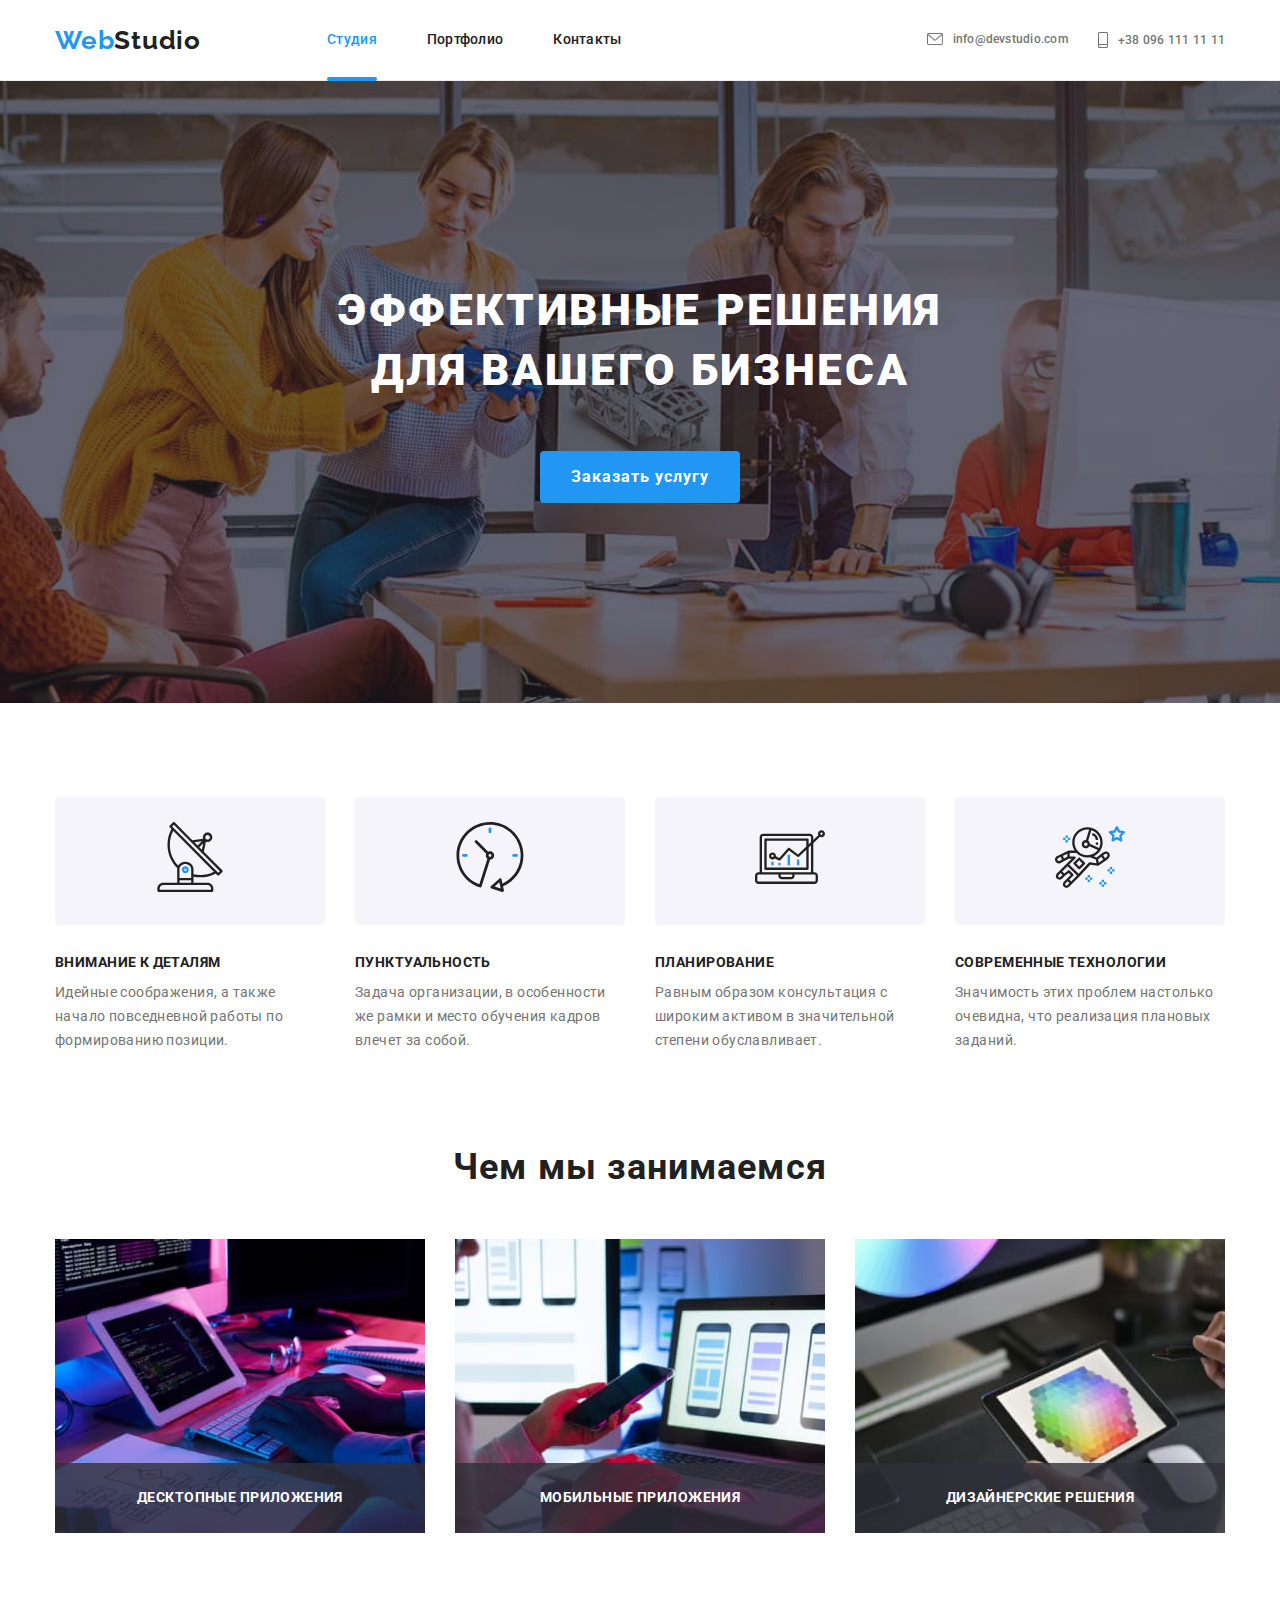
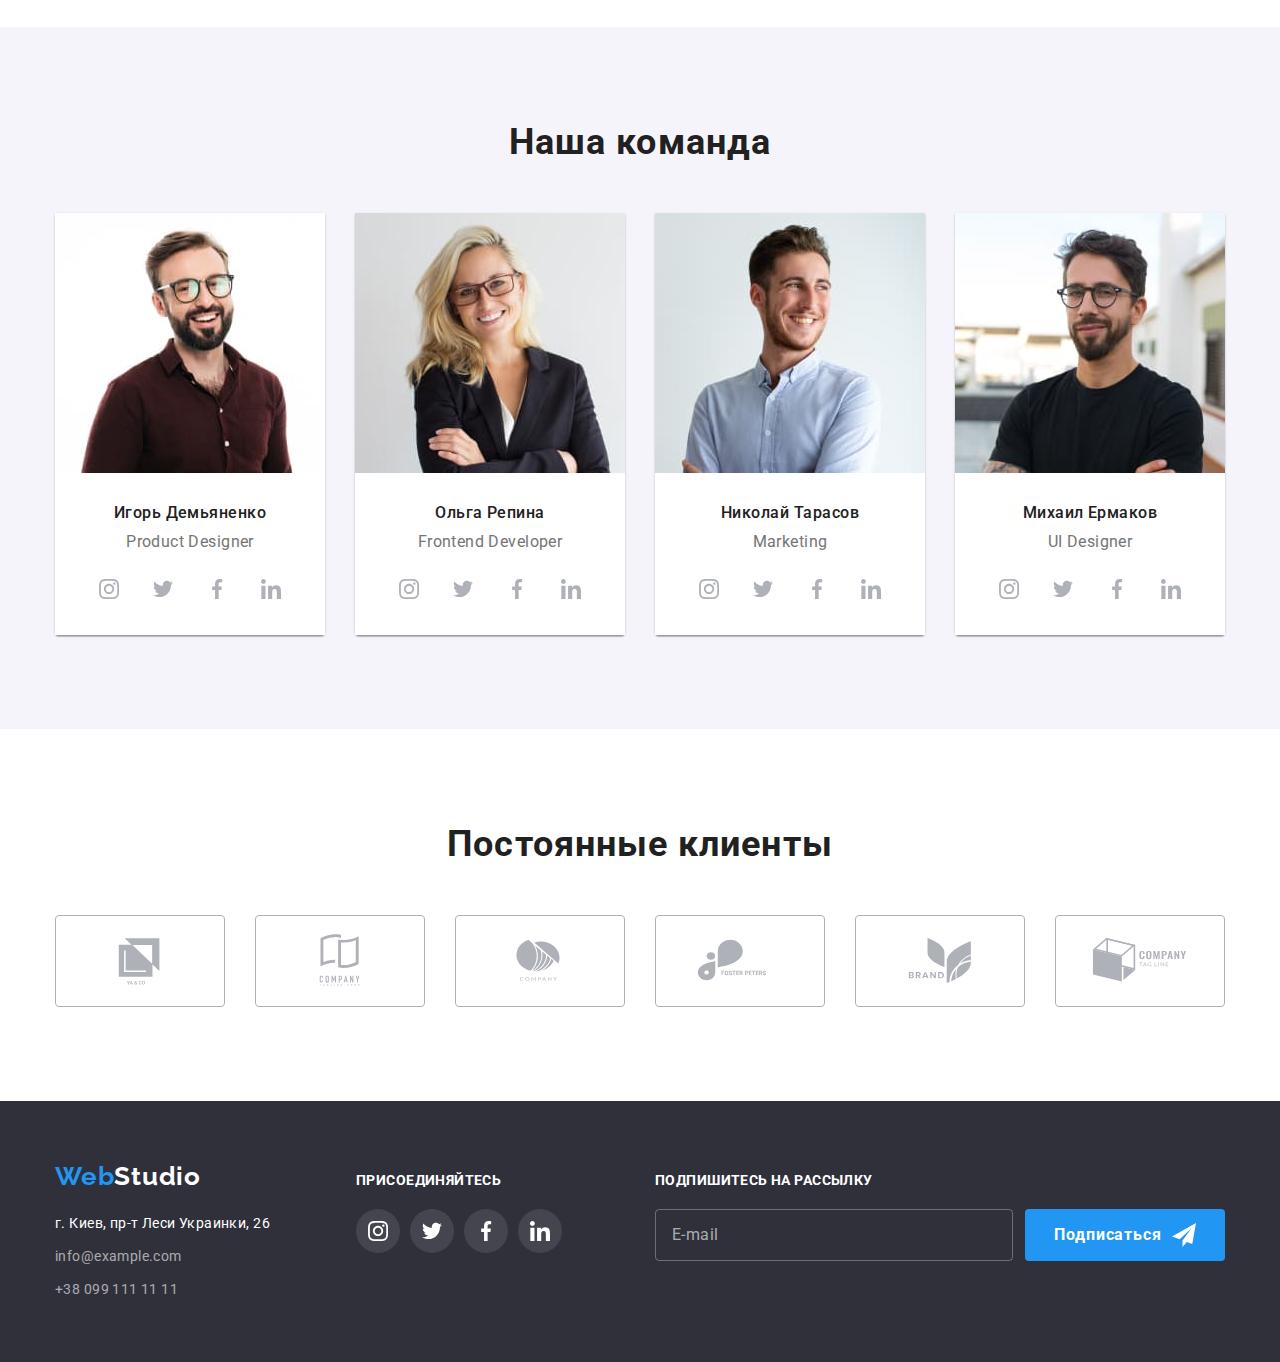
==== commit ecebdd3c: "Replace pictures on adaptive till the third card in portfolio" ====
--- a/index.html
+++ b/index.html
@@ -147,10 +147,12 @@
           <li class="our-doing__item">
             <a href="" class="our-doing__link"
               ><img
-                class="no-gap"
-                src="./images/hands-on-the-keyboard.jpg"
+                srcset="
+                  ./images/hands-on-the-keyboard-1x.jpg 1x,
+                  ./images/hands-on-the-keyboard-2x.jpg 2x
+                "
+                src="./images/hands-on-the-keyboard-1x.jpg"
                 alt="Руки на клавиатуре"
-                width="370"
               />
               <p class="our-doing__description">Десктопные приложения</p></a
             >
@@ -158,10 +160,9 @@
           <li class="our-doing__item">
             <a href="" class="our-doing__link"
               ><img
-                class="no-gap"
-                src="./images/phone-in-the-hand.jpg"
+                srcset="./images/phone-in-the-hand-1x.jpg 1x, ./images/phone-in-the-hand-2x.jpg 2x"
+                src="./images/phone-in-the-hand-1x.jpg"
                 alt="В руке телефон"
-                width="370"
               />
               <p class="our-doing__description">Мобильные приложения</p></a
             >
@@ -169,10 +170,12 @@
           <li class="our-doing__item">
             <a href="" class="our-doing__link"
               ><img
-                class="no-gap"
-                src="./images/tablet-in-the-hand.jpg"
+                srcset="
+                  ./images/tablet-in-the-hand-1x.jpg 1x,
+                  ./images/tablet-in-the-hand-2x.jpg 2x
+                "
+                src="./images/tablet-in-the-hand-1x.jpg"
                 alt="В руке планшет"
-                width="370"
               />
               <p class="our-doing__description">Дизайнерские решения</p></a
             >
@@ -186,7 +189,21 @@
         <h2 class="heading our-team__heading">Наша команда</h2>
         <ul class="our-team__list">
           <li class="employee-card">
-            <img class="no-gap" src="./images/ihor.jpg" alt="Фото Игоря" width="270" />
+            <picture>
+              <source
+                srcset="./images/ihor-desktop-1x.jpg 1x, ./images/ihor-desktop-2x.jpg 2x"
+                media="(min-width: 1200px)"
+              />
+              <source
+                srcset="./images/ihor-tablet-1x.jpg 1x, ./images/ihor-tablet-2x.jpg 2x"
+                media="(min-width: 768px)"
+              />
+              <source
+                srcset="./images/ihor-mobile-1x.jpg 1x, ./images/ihor-mobile-2x.jpg 2x"
+                media="(max-width: 767px)"
+              />
+              <img src="./images/ihor-desktop-1x.jpg" alt="Фото Игоря" />
+            </picture>
             <div class="employee-card__wrapper">
               <h3 class="heading employee-card__member">Игорь Демьяненко</h3>
               <p class="employee-card__position">Product Designer</p>
@@ -212,7 +229,21 @@
             </div>
           </li>
           <li class="employee-card">
-            <img class="no-gap" src="./images/olha.jpg" alt="Фото Ольги" width="270" />
+            <picture>
+              <source
+                srcset="./images/olha-desktop-1x.jpg 1x, ./images/olha-desktop-2x.jpg 2x"
+                media="(min-width: 1200px)"
+              />
+              <source
+                srcset="./images/olha-tablet-1x.jpg 1x, ./images/olha-tablet-2x.jpg 2x"
+                media="(min-width: 768px)"
+              />
+              <source
+                srcset="./images/olha-mobile-1x.jpg 1x, ./images/olha-mobile-2x.jpg 2x"
+                media="(max-width: 767px)"
+              />
+              <img src="./images/olha-desktop-1x.jpg" alt="Фото Ольги" />
+            </picture>
             <div class="employee-card__wrapper">
               <h3 class="heading employee-card__member">Ольга Репина</h3>
               <p class="employee-card__position">Frontend Developer</p>
@@ -238,7 +269,21 @@
             </div>
           </li>
           <li class="employee-card">
-            <img class="no-gap" src="./images/nikolay.jpg" alt="Фото Николая" width="270" />
+            <picture>
+              <source
+                srcset="./images/nikolay-desktop-1x.jpg 1x, ./images/nikolay-desktop-2x.jpg 2x"
+                media="(min-width: 1200px)"
+              />
+              <source
+                srcset="./images/nikolay-tablet-1x.jpg 1x, ./images/nikolay-tablet-2x.jpg 2x"
+                media="(min-width: 768px)"
+              />
+              <source
+                srcset="./images/nikolay-mobile-1x.jpg 1x, ./images/nikolay-mobile-2x.jpg 2x"
+                media="(max-width: 767px)"
+              />
+              <img src="./images/nikolay-desktop-1x.jpg" alt="Фото Николая" />
+            </picture>
             <div class="employee-card__wrapper">
               <h3 class="heading employee-card__member">Николай Тарасов</h3>
               <p class="employee-card__position">Marketing</p>
@@ -264,7 +309,21 @@
             </div>
           </li>
           <li class="employee-card">
-            <img class="no-gap" src="./images/myhail.jpg" alt="Фото Михаила" width="270" />
+            <picture>
+              <source
+                srcset="./images/myhail-desktop-1x.jpg 1x, ./images/myhail-desktop-2x.jpg 2x"
+                media="(min-width: 1200px)"
+              />
+              <source
+                srcset="./images/myhail-tablet-1x.jpg 1x, ./images/myhail-tablet-2x.jpg 2x"
+                media="(min-width: 768px)"
+              />
+              <source
+                srcset="./images/myhail-mobile-1x.jpg 1x, ./images/myhail-mobile-2x.jpg 2x"
+                media="(max-width: 767px)"
+              />
+              <img src="./images/myhail-desktop-1x.jpg" alt="Фото Михаила" />
+            </picture>
             <div class="employee-card__wrapper">
               <h3 class="heading employee-card__member">Михаил Ермаков</h3>
               <p class="employee-card__position">UI Designer</p>
--- a/css/main.min.css
+++ b/css/main.min.css
@@ -1,2 +1,2 @@
-body{-webkit-box-sizing:border-box;box-sizing:border-box;font-family:"Roboto",sans-serif;font-size:14px;line-height:1.71;letter-spacing:.03em;color:#757575}ul{list-style:none;padding:0;margin:0}a{text-decoration:none}img{display:block;max-width:100%;height:auto}p{margin:0}.container{margin:0 auto;padding-left:15px;padding-right:15px}@media screen and (min-width: 480px){.container{width:480px}}@media screen and (min-width: 768px){.container{width:768px}}@media screen and (min-width: 1200px){.container{width:1200px}}.heading{margin:0;margin-bottom:30px;text-align:center;color:#212121;font-weight:700;font-size:36px;line-height:1.17;letter-spacing:0.03em}@media screen and (min-width: 1200px){.heading{margin-bottom:50px}}.advantages__main-heading{position:absolute;white-space:nowrap;width:1px;height:1px;overflow:hidden;border:0;padding:0;clip:rect(0 0 0 0);-webkit-clip-path:inset(50%);clip-path:inset(50%);margin:-1px}.header{border-bottom:1px solid #ececec}@media screen and (max-width: 767px){.header{padding-top:16px;padding-bottom:16px}}@media screen and (min-width: 768px){.header{display:-webkit-box;display:-ms-flexbox;display:flex;-webkit-box-align:center;-ms-flex-align:center;align-items:center;height:81px}}.header__container{position:relative;display:-webkit-box;display:-ms-flexbox;display:flex;-webkit-box-align:center;-ms-flex-align:center;align-items:center;-webkit-box-pack:justify;-ms-flex-pack:justify;justify-content:space-between}@media screen and (min-width: 768px){.header__container{display:-webkit-box;display:-ms-flexbox;display:flex;-webkit-box-align:center;-ms-flex-align:center;align-items:center;-webkit-box-pack:justify;-ms-flex-pack:justify;justify-content:space-between}}@media screen and (max-width: 767px){.header__contacts{margin-bottom:64px}}@media screen and (min-width: 768px){.header__contacts{display:-webkit-box;display:-ms-flexbox;display:flex;-webkit-box-orient:vertical;-webkit-box-direction:reverse;-ms-flex-direction:column-reverse;flex-direction:column-reverse}}@media screen and (min-width: 1200px){.header__contacts{-webkit-box-orient:horizontal;-webkit-box-direction:reverse;-ms-flex-direction:row-reverse;flex-direction:row-reverse}}@media screen and (max-width: 767px){.header__item:not(:last-child){margin-bottom:32px}}@media screen and (min-width: 768px) and (max-width: 1199px){.header__item:not(:first-child){margin-bottom:10px}}@media screen and (min-width: 1200px){.header__item:not(:first-child){margin-right:30px}}.header__link{display:-webkit-box;display:-ms-flexbox;display:flex;-webkit-box-align:center;-ms-flex-align:center;align-items:center;font-weight:500;letter-spacing:0.02em;color:#757575;-webkit-transition-property:color;transition-property:color;-webkit-transition-duration:250ms;transition-duration:250ms;-webkit-transition-timing-function:cubic-bezier(0.4, 0, 0.2, 1);transition-timing-function:cubic-bezier(0.4, 0, 0.2, 1)}.header__link:hover,.header__link:focus{color:#2196f3}@media screen and (min-width: 768px){.header__link{font-size:12px;line-height:1.17}}@media screen and (max-width: 767px){.header__link.header__link--tel{font-size:34px;line-height:1.18;letter-spacing:0.02em;color:#2196f3}.header__link.header__link--mail{font-size:24px;line-height:1.17;letter-spacing:0.02em;color:inherit}}.header__icon{fill:currentColor}@media screen and (max-width: 767px){.header__icon{display:none}}@media screen and (min-width: 768px){.header__icon{margin-right:8px}}@media screen and (min-width: 1200px){.header__icon{margin-right:10px}}@media screen and (max-width: 767px){.header__menu{display:none}.header__menu.is-open{display:-webkit-box;display:-ms-flexbox;display:flex;-webkit-box-orient:vertical;-webkit-box-direction:normal;-ms-flex-direction:column;flex-direction:column;-webkit-box-pack:justify;-ms-flex-pack:justify;justify-content:space-between;position:absolute;top:0;left:0;width:100%;height:100vh;padding-top:48px;padding-bottom:48px;padding-left:40px;background-color:#fff}}@media screen and (min-width: 768px){.header__menu{display:-webkit-box;display:-ms-flexbox;display:flex;-webkit-box-pack:justify;-ms-flex-pack:justify;justify-content:space-between;-webkit-box-align:center;-ms-flex-align:center;align-items:center}}.logo{font-family:"Raleway",sans-serif;font-weight:700;font-size:24px;line-height:1.17;letter-spacing:0.03em;color:#2196f3}.header__logo--brightness-theme{color:#212121}.footer__logo{display:block;margin-bottom:20px}.footer__logo--brightness-theme{color:#fff}@media screen and (min-width: 768px){.navigation{margin-right:84px}}@media screen and (min-width: 1200px){.navigation{margin-right:305px}}@media screen and (min-width: 768px){.navigation__menu{display:-webkit-box;display:-ms-flexbox;display:flex}}@media screen and (max-width: 767px){.navigation__item:not(:last-child){margin-bottom:32px}}@media screen and (min-width: 768px){.navigation__item:not(:last-child){margin-right:50px}}.navigation__link{font-weight:500;font-size:40px;line-height:1.18;letter-spacing:0.02em;color:#212121;-webkit-transition-property:color;transition-property:color;-webkit-transition-duration:250ms;transition-duration:250ms;-webkit-transition-timing-function:cubic-bezier(0.4, 0, 0.2, 1);transition-timing-function:cubic-bezier(0.4, 0, 0.2, 1)}.navigation__link:hover,.navigation__link:focus{color:#2196f3}@media screen and (min-width: 768px){.navigation__link{padding-top:32px;padding-bottom:32px;font-size:14px;line-height:1.14}}.navigation__link--current{position:relative;color:#2196f3}@media screen and (max-width: 767px){.navigation__link--current{padding-bottom:4px}}@media screen and (min-width: 768px){.navigation__link--current::after{content:'';position:absolute;bottom:-1px;left:0;width:100%;height:4px;background-color:#2196f3;border-radius:2px}}@media screen and (min-width: 1200px){.navigation__link--current{bottom:0px}}.header__social-list{display:-webkit-box;display:-ms-flexbox;display:flex}@media screen and (min-width: 768px){.header__social-list{display:none}}.header__social-item{display:-webkit-box;display:-ms-flexbox;display:flex}.header__social-item:not(:last-child){margin-right:10px}.header__social-item:not(:last-child)::after{content:'';margin-left:10px;display:block;height:100%;width:1px;background-color:rgba(33,33,33,0.2)}.header__social-link{font-weight:500;font-size:18px;line-height:1.22;letter-spacing:0.02em;color:#2196f3}.switch{position:absolute;top:-6px;right:0;border:none;background-color:transparent;-webkit-transition-property:fill;transition-property:fill;-webkit-transition-duration:250ms;transition-duration:250ms;-webkit-transition-timing-function:cubic-bezier(0.4, 0, 0.2, 1);transition-timing-function:cubic-bezier(0.4, 0, 0.2, 1)}.switch.is-open{position:absolute;top:-6px;right:0}.switch.is-open .switch__close{display:block}.switch.is-open .switch__menu{display:none}.switch:hover,.switch:focus{fill:#2196f3}@media screen and (min-width: 768px){.switch{display:none}}.switch__close{display:none}.hero{padding-top:118px;padding-bottom:118px;background-color:#2f303a}.hero__container{text-align:center}.hero__heading{text-align:center;margin-top:0;font-weight:900;font-size:26px;line-height:1.62;letter-spacing:0.06em;text-transform:uppercase;color:#fff}@media screen and (min-width: 1200px){.hero__heading{font-size:44px;line-height:1.36}}.button{min-width:200px;padding-top:10px;padding-bottom:10px;cursor:pointer;font-family:inherit;font-weight:700;font-size:16px;line-height:1.88;letter-spacing:0.06em;color:#fff;background-color:#2196f3;border:1px solid transparent;border-radius:4px;-webkit-transition-property:background;transition-property:background;-webkit-transition-duration:250ms;transition-duration:250ms;-webkit-transition-timing-function:cubic-bezier(0.4, 0, 0.2, 1);transition-timing-function:cubic-bezier(0.4, 0, 0.2, 1)}.button:hover,.button:focus{background:#188ce8}.form-connection__button{margin-left:auto;margin-right:auto;display:-webkit-box;display:-ms-flexbox;display:flex;-webkit-box-align:center;-ms-flex-align:center;align-items:center;-webkit-box-pack:center;-ms-flex-pack:center;justify-content:center}.form-connection__button--icon{margin-left:10px}.modal__button{display:block;margin:0 auto;-webkit-box-shadow:0px 4px 4px rgba(0,0,0,0.15);box-shadow:0px 4px 4px rgba(0,0,0,0.15)}.filter__button{padding:6px 22px;color:#212121;font-family:inherit;font-style:inherit;font-weight:500;font-size:16px;line-height:1.6;letter-spacing:0.03em;cursor:pointer;border:1px solid transparent;border-radius:4px;-webkit-transition-property:color,background-color,-webkit-box-shadow;transition-property:color,background-color,-webkit-box-shadow;transition-property:color,background-color,box-shadow;transition-property:color,background-color,box-shadow,-webkit-box-shadow;-webkit-transition-duration:250ms;transition-duration:250ms;-webkit-transition-timing-function:cubic-bezier(0.4, 0, 0.2, 1);transition-timing-function:cubic-bezier(0.4, 0, 0.2, 1)}.filter__button:hover,.filter__button:focus,.filter__button.filter__button--current{color:#fff;background-color:#2196f3;-webkit-box-shadow:0px 3px 1px rgba(0,0,0,0.1),0px 1px 2px rgba(0,0,0,0.08),0px 2px 2px rgba(0,0,0,0.12);box-shadow:0px 3px 1px rgba(0,0,0,0.1),0px 1px 2px rgba(0,0,0,0.08),0px 2px 2px rgba(0,0,0,0.12)}.advantages{padding-top:60px;padding-bottom:60px}@media screen and (min-width: 1200px){.advantages{padding-top:94px;padding-bottom:94px}}@media screen and (min-width: 768px){.advantages__list{display:-webkit-box;display:-ms-flexbox;display:flex;-ms-flex-wrap:wrap;flex-wrap:wrap;margin-left:-30px;margin-top:-30px}}@media screen and (max-width: 767px){.advantages__item:not(:last-child){margin-bottom:30px}}@media screen and (min-width: 768px){.advantages__item{margin-left:30px;margin-top:30px;width:calc((100% - 60px) / 2)}}@media screen and (min-width: 1200px){.advantages__item{margin-left:30px;margin-top:30px;width:calc((100% - 120px) / 4)}}.advantages__wrapper{margin-bottom:30px;padding-top:25px;padding-bottom:25px;text-align:center;background-color:#f5f4fa;border-radius:4px}.advantages__heading{margin-bottom:10px;font-size:14px;line-height:1.14;letter-spacing:0.03em;text-transform:uppercase}@media screen and (min-width: 768px){.advantages__heading{text-align:start}}.our-doing{display:none}@media screen and (min-width: 1200px){.our-doing{display:block;padding-bottom:94px}}.our-doing__list{display:-webkit-box;display:-ms-flexbox;display:flex;margin-left:-30px}.our-doing__item{margin-left:30px;-ms-flex-preferred-size:calc((100% - 60px) / 3);flex-basis:calc((100% - 60px) / 3)}.our-doing__link{position:relative;display:block;-webkit-box-sizing:content-box;box-sizing:content-box}.our-doing__description{position:absolute;bottom:0;left:0;width:100%;margin:0;padding-top:27px;padding-bottom:27px;font-style:normal;font-weight:700;line-height:1.14;text-align:center;text-transform:uppercase;color:#fff;background:rgba(47,48,58,0.8)}.our-team{padding-top:60px;padding-bottom:60px;background-color:#f5f4fa}@media screen and (min-width: 1200px){.our-team{padding-top:94px;padding-bottom:94px}}@media screen and (min-width: 768px){.our-team__list{display:-webkit-box;display:-ms-flexbox;display:flex;-ms-flex-wrap:wrap;flex-wrap:wrap;margin-top:-30px;margin-left:-30px}}.employee-card{-webkit-box-shadow:0px 1px 3px rgba(0,0,0,0.12),0px 1px 1px rgba(0,0,0,0.14),0px 2px 1px rgba(0,0,0,0.2);box-shadow:0px 1px 3px rgba(0,0,0,0.12),0px 1px 1px rgba(0,0,0,0.14),0px 2px 1px rgba(0,0,0,0.2);border-radius:0px 0px 4px 4px}@media screen and (max-width: 767px){.employee-card{margin-bottom:30px}}@media screen and (min-width: 768px){.employee-card{width:calc((100% - 60px) / 2);margin-left:30px;margin-top:30px}}@media screen and (min-width: 1200px){.employee-card{width:calc((100% - 4 * 30px) / 4)}}.employee-card__wrapper{padding-top:30px;padding-bottom:24px;background-color:#fff}.employee-card__member{margin-bottom:10px;font-weight:500;font-size:16px;line-height:1.19;text-align:center}.employee-card__position{padding:0;margin-left:0;margin-right:0;margin-top:0;margin-bottom:16px;text-align:center;font-size:16px;line-height:1.19}.employee-card__social-block{display:-webkit-box;display:-ms-flexbox;display:flex;-webkit-box-pack:center;-ms-flex-pack:center;justify-content:center}.employee-card__link{display:-webkit-box;display:-ms-flexbox;display:flex;width:44px;height:44px;-webkit-box-pack:center;-ms-flex-pack:center;justify-content:center;-webkit-box-align:center;-ms-flex-align:center;align-items:center;fill:#afb1b8;border-radius:50%;-webkit-transition-property:fill,background-color;transition-property:fill,background-color;-webkit-transition-duration:250ms;transition-duration:250ms;-webkit-transition-timing-function:cubic-bezier(0.4, 0, 0.2, 1);transition-timing-function:cubic-bezier(0.4, 0, 0.2, 1)}.employee-card__link:hover,.employee-card__link:focus{background-color:#2196f3;fill:#fff}.employee-card__link:not(:last-child){margin-right:10px}.clients{padding-top:60px;padding-bottom:60px}@media screen and (min-width: 1200px){.clients{padding-top:94px;padding-bottom:94px}}.clients-list{display:-webkit-box;display:-ms-flexbox;display:flex;-ms-flex-wrap:wrap;flex-wrap:wrap;margin-left:-30px;margin-top:-30px}.clients-list__item{-ms-flex-preferred-size:calc((100% - 60px) / 2);flex-basis:calc((100% - 60px) / 2);margin-left:30px;margin-top:30px}@media screen and (min-width: 768px){.clients-list__item{-ms-flex-preferred-size:calc((100% - 90px) / 3);flex-basis:calc((100% - 90px) / 3)}}@media screen and (min-width: 1200px){.clients-list__item{-ms-flex-preferred-size:calc((100% - 6 * 30px) / 6);flex-basis:calc((100% - 6 * 30px) / 6)}}.clients-list__link{display:-webkit-box;display:-ms-flexbox;display:flex;height:92px;-webkit-box-pack:center;-ms-flex-pack:center;justify-content:center;-webkit-box-align:center;-ms-flex-align:center;align-items:center;border:1px solid #afb1b8;border-radius:4px;fill:#afb1b8;-webkit-transition-property:border-color,fill;transition-property:border-color,fill;-webkit-transition-duration:250ms;transition-duration:250ms;-webkit-transition-timing-function:cubic-bezier(0.4, 0, 0.2, 1);transition-timing-function:cubic-bezier(0.4, 0, 0.2, 1)}.clients-list__link:hover,.clients-list__link:focus{border-color:#2196f3;fill:#2196f3}.footer{background-color:#2f303a;padding-top:60px;padding-bottom:60px}@media screen and (max-width: 767px){.footer{text-align:center}}@media screen and (min-width: 768px){.footer__container{padding-left:88px;padding-right:88px}}@media screen and (min-width: 768px){.footer__tablet-container{display:-webkit-box;display:-ms-flexbox;display:flex;-webkit-box-pack:justify;-ms-flex-pack:justify;justify-content:space-between}}.footer__contacts{margin-bottom:60px}@media screen and (min-width: 768px){.footer__contacts{text-align:center}}.footer__physical-address{margin-top:0;margin-bottom:8px;min-width:231px;font-style:normal;color:#fff}.footer__item:not(:last-child){margin-bottom:8px}.footer__link{color:rgba(255,255,255,0.6);font-style:normal;-webkit-transition-property:color;transition-property:color;-webkit-transition-duration:250ms;transition-duration:250ms;-webkit-transition-timing-function:cubic-bezier(0.4, 0, 0.2, 1);transition-timing-function:cubic-bezier(0.4, 0, 0.2, 1)}.footer__link:hover,.footer__link:focus{color:#2196f3}.social-block{margin-bottom:60px}@media screen and (min-width: 768px){.social-block{text-align:center}}.social-block__urge{margin-top:0;margin-bottom:20px;color:#fff;font-weight:700;line-height:1.14;text-transform:uppercase}.social-block__wrapper{display:-webkit-box;display:-ms-flexbox;display:flex;-webkit-box-pack:center;-ms-flex-pack:center;justify-content:center}.social-block__link{display:-webkit-box;display:-ms-flexbox;display:flex;width:44px;height:44px;-webkit-box-pack:center;-ms-flex-pack:center;justify-content:center;-webkit-box-align:center;-ms-flex-align:center;align-items:center;background-color:rgba(255,255,255,0.1);fill:#fff;border-radius:50%;-webkit-transition-property:background-color;transition-property:background-color;-webkit-transition-duration:250ms;transition-duration:250ms;-webkit-transition-timing-function:cubic-bezier(0.4, 0, 0.2, 1);transition-timing-function:cubic-bezier(0.4, 0, 0.2, 1)}.social-block__link:hover,.social-block__link:focus{background-color:#2196f3}.social-block__link:not(:last-child){margin-right:10px}.form-connection{color:#fff;font-weight:700;line-height:1.14;text-transform:uppercase}@media screen and (min-width: 768px){.form-connection{text-align:center}}.form-connection__label{display:block;margin-bottom:20px}.form-connection__input{width:100%;padding:15px 0px 15px 16px;margin-bottom:20px;font-weight:400;font-size:16px;line-height:1.25;letter-spacing:0.03em;color:rgba(255,255,255,0.6);background-color:transparent;border-radius:4px;border:1px solid rgba(255,255,255,0.3);outline:none;-webkit-transition-property:border-color;transition-property:border-color;-webkit-transition-duration:250ms;transition-duration:250ms;-webkit-transition-timing-function:cubic-bezier(0.4, 0, 0.2, 1);transition-timing-function:cubic-bezier(0.4, 0, 0.2, 1)}.form-connection__input:focus{border-color:#2196f3}.form-connection__input::-webkit-input-placeholder{font-weight:400;font-size:16px;line-height:1.25;letter-spacing:0.03em;color:rgba(255,255,255,0.6)}.form-connection__input:-ms-input-placeholder{font-weight:400;font-size:16px;line-height:1.25;letter-spacing:0.03em;color:rgba(255,255,255,0.6)}.form-connection__input::-ms-input-placeholder{font-weight:400;font-size:16px;line-height:1.25;letter-spacing:0.03em;color:rgba(255,255,255,0.6)}.form-connection__input::placeholder{font-weight:400;font-size:16px;line-height:1.25;letter-spacing:0.03em;color:rgba(255,255,255,0.6)}@media screen and (min-width: 768px){.form-connection__input{max-width:450px}}.backdrop{position:fixed;width:100vw;height:100vh;top:0;left:0;-webkit-transform:scale(1);transform:scale(1);background-color:rgba(0,0,0,0.2);-webkit-transition-property:opacity,visibility,-webkit-transform;transition-property:opacity,visibility,-webkit-transform;transition-property:opacity,transform,visibility;transition-property:opacity,transform,visibility,-webkit-transform;-webkit-transition-duration:250ms;transition-duration:250ms;-webkit-transition-timing-function:cubic-bezier(0.4, 0, 0.2, 1);transition-timing-function:cubic-bezier(0.4, 0, 0.2, 1)}.backdrop.is-hidden{opacity:0;pointer-events:none;visibility:hidden;-webkit-transform:scale(0.3);transform:scale(0.3)}.modal{position:absolute;top:93px;left:3vw;width:94vw;min-height:610px;padding:40px;background-color:#fff}@media screen and (min-width: 480px){.modal{width:450px;top:50%;left:50%;-webkit-transform:translate(-50%, -50%);transform:translate(-50%, -50%)}}@media screen and (min-width: 1200px){.modal{width:528px;height:-webkit-fit-content;height:-moz-fit-content;height:fit-content;line-height:1.15}}.modal__close{position:absolute;display:-webkit-box;display:-ms-flexbox;display:flex;width:30px;height:30px;top:8px;right:8px;padding:0;-webkit-box-pack:center;-ms-flex-pack:center;justify-content:center;-webkit-box-align:center;-ms-flex-align:center;align-items:center;cursor:pointer;border-radius:50%;border:1px solid rgba(0,0,0,0.1);background:#fff;-webkit-transition-property:fill;transition-property:fill;-webkit-transition-duration:250ms;transition-duration:250ms;-webkit-transition-timing-function:cubic-bezier(0.4, 0, 0.2, 1);transition-timing-function:cubic-bezier(0.4, 0, 0.2, 1)}.modal__close:hover,.modal__close:focus{fill:#2196f3;outline:none}.modal__urge{display:block;margin-top:0;margin-bottom:12px;font-weight:700;font-size:20px;line-height:1.5;text-align:center;letter-spacing:0.03em;color:#212121}.modal__form-fild{margin-bottom:10px;display:-webkit-box;display:-ms-flexbox;display:flex;-webkit-box-orient:vertical;-webkit-box-direction:normal;-ms-flex-direction:column;flex-direction:column;position:relative}.modal__label{margin-bottom:4px;font-size:12px;line-height:1.17;letter-spacing:0.01em}.modal__input{padding-left:42px;min-height:40px;border:1px solid rgba(33,33,33,0.2);border-radius:4px;-webkit-transition-property:border-color;transition-property:border-color;-webkit-transition-duration:250ms;transition-duration:250ms;-webkit-transition-timing-function:cubic-bezier(0.4, 0, 0.2, 1);transition-timing-function:cubic-bezier(0.4, 0, 0.2, 1)}.modal__input:focus{border-color:#2196f3;outline:none}.modal__icon{left:15px;top:29px;position:absolute;-webkit-transition-property:fill;transition-property:fill;-webkit-transition-duration:250ms;transition-duration:250ms;-webkit-transition-timing-function:cubic-bezier(0.4, 0, 0.2, 1);transition-timing-function:cubic-bezier(0.4, 0, 0.2, 1)}.modal__input:focus+.modal__icon{fill:#2196f3}.modal__form-fild--add-comment{margin-bottom:20px}.modal__textarea{width:100%;max-height:120px;padding:12px 16px;resize:none;font-size:14px;line-height:1.14;letter-spacing:0.01em;color:rgba(117,117,117,0.5);border:1px solid rgba(33,33,33,0.2);border-radius:4px;-webkit-transition-property:border-color;transition-property:border-color;-webkit-transition-duration:250ms;transition-duration:250ms;-webkit-transition-timing-function:cubic-bezier(0.4, 0, 0.2, 1);transition-timing-function:cubic-bezier(0.4, 0, 0.2, 1)}.modal__textarea:focus{border-color:#2196f3;outline:none}@media screen and (min-width: 1200px){.modal__textarea{font-size:12px;line-height:1.17}}.acceptance-box{margin-bottom:30px}.acceptance-box__label{position:relative;display:-webkit-box;display:-ms-flexbox;display:flex;-webkit-box-align:center;-ms-flex-align:center;align-items:center;font-size:12px;line-height:1.17;letter-spacing:0.02rem}@media screen and (min-width: 1200px){.acceptance-box__label{font-size:14px;line-height:1.71}}.acceptance-box__input{-webkit-appearance:none;-moz-appearance:none;appearance:none;position:absolute}.acceptance-box__svg{margin-right:8px}.acceptance-box__svg--checked{position:absolute;top:50%;left:0;opacity:0;-webkit-transform:translateY(-50%);transform:translateY(-50%);-webkit-transition-property:opacity;transition-property:opacity;-webkit-transition-duration:250ms;transition-duration:250ms;-webkit-transition-timing-function:cubic-bezier(0.4, 0, 0.2, 1);transition-timing-function:cubic-bezier(0.4, 0, 0.2, 1)}.acceptance-box__input:checked ~ .acceptance-box__svg--checked{opacity:1}.acceptance-box__svg--non-checked{-webkit-transition-property:opacity,fill;transition-property:opacity,fill;-webkit-transition-duration:250ms;transition-duration:250ms;-webkit-transition-timing-function:cubic-bezier(0.4, 0, 0.2, 1);transition-timing-function:cubic-bezier(0.4, 0, 0.2, 1)}.acceptance-box__input:checked+.acceptance-box__svg--non-checked{opacity:0}.acceptance-box__input:focus+.acceptance-box__svg--non-checked{fill:#2196f3}.acceptance-box__link{color:#2196f3;margin-left:3px;-webkit-text-decoration-line:underline;text-decoration-line:underline}.acceptance-box__link:hover{-webkit-text-decoration-line:none;text-decoration-line:none}
+body{-webkit-box-sizing:border-box;box-sizing:border-box;font-family:"Roboto",sans-serif;font-size:14px;line-height:1.71;letter-spacing:.03em;color:#757575}ul{list-style:none;padding:0;margin:0}a{text-decoration:none}img{display:block;max-width:100%;height:auto}p{margin:0}.container{margin:0 auto;padding-left:15px;padding-right:15px}@media screen and (min-width: 480px){.container{width:480px}}@media screen and (min-width: 768px){.container{width:768px}}@media screen and (min-width: 1200px){.container{width:1200px}}.heading{margin:0;margin-bottom:30px;text-align:center;color:#212121;font-weight:700;font-size:36px;line-height:1.17;letter-spacing:0.03em}@media screen and (min-width: 1200px){.heading{margin-bottom:50px}}.advantages__main-heading,.portfolio__main-headimg{position:absolute;white-space:nowrap;width:1px;height:1px;overflow:hidden;border:0;padding:0;clip:rect(0 0 0 0);-webkit-clip-path:inset(50%);clip-path:inset(50%);margin:-1px}.header{border-bottom:1px solid #ececec}@media screen and (max-width: 767px){.header{padding-top:16px;padding-bottom:16px}}@media screen and (min-width: 768px){.header{display:-webkit-box;display:-ms-flexbox;display:flex;-webkit-box-align:center;-ms-flex-align:center;align-items:center;height:81px}}.header__container{position:relative;display:-webkit-box;display:-ms-flexbox;display:flex;-webkit-box-align:center;-ms-flex-align:center;align-items:center;-webkit-box-pack:justify;-ms-flex-pack:justify;justify-content:space-between}@media screen and (min-width: 768px){.header__container{display:-webkit-box;display:-ms-flexbox;display:flex;-webkit-box-align:center;-ms-flex-align:center;align-items:center;-webkit-box-pack:justify;-ms-flex-pack:justify;justify-content:space-between}}@media screen and (max-width: 767px){.header__contacts{margin-bottom:64px}}@media screen and (min-width: 768px){.header__contacts{display:-webkit-box;display:-ms-flexbox;display:flex;-webkit-box-orient:vertical;-webkit-box-direction:reverse;-ms-flex-direction:column-reverse;flex-direction:column-reverse}}@media screen and (min-width: 1200px){.header__contacts{-webkit-box-orient:horizontal;-webkit-box-direction:reverse;-ms-flex-direction:row-reverse;flex-direction:row-reverse}}@media screen and (max-width: 767px){.header__item:not(:last-child){margin-bottom:32px}}@media screen and (min-width: 768px) and (max-width: 1199px){.header__item:not(:first-child){margin-bottom:10px}}@media screen and (min-width: 1200px){.header__item:not(:first-child){margin-right:30px}}.header__link{display:-webkit-box;display:-ms-flexbox;display:flex;-webkit-box-align:center;-ms-flex-align:center;align-items:center;font-weight:500;letter-spacing:0.02em;color:#757575;-webkit-transition-property:color;transition-property:color;-webkit-transition-duration:250ms;transition-duration:250ms;-webkit-transition-timing-function:cubic-bezier(0.4, 0, 0.2, 1);transition-timing-function:cubic-bezier(0.4, 0, 0.2, 1)}.header__link:hover,.header__link:focus{color:#2196f3}@media screen and (min-width: 768px){.header__link{font-size:12px;line-height:1.17}}@media screen and (max-width: 767px){.header__link.header__link--tel{font-size:34px;line-height:1.18;letter-spacing:0.02em;color:#2196f3}.header__link.header__link--mail{font-size:24px;line-height:1.17;letter-spacing:0.02em;color:inherit}}.header__icon{fill:currentColor}@media screen and (max-width: 767px){.header__icon{display:none}}@media screen and (min-width: 768px){.header__icon{margin-right:8px}}@media screen and (min-width: 1200px){.header__icon{margin-right:10px}}@media screen and (max-width: 767px){.header__menu{display:none}.header__menu.is-open{position:absolute;z-index:1;display:-webkit-box;display:-ms-flexbox;display:flex;-webkit-box-orient:vertical;-webkit-box-direction:normal;-ms-flex-direction:column;flex-direction:column;-webkit-box-pack:justify;-ms-flex-pack:justify;justify-content:space-between;top:0;left:0;width:100%;height:100vh;padding-top:48px;padding-bottom:48px;padding-left:40px;background-color:#fff}}@media screen and (min-width: 768px){.header__menu{display:-webkit-box;display:-ms-flexbox;display:flex;-webkit-box-pack:justify;-ms-flex-pack:justify;justify-content:space-between;-webkit-box-align:center;-ms-flex-align:center;align-items:center}}.logo{font-family:"Raleway",sans-serif;font-weight:700;letter-spacing:0.03em;color:#2196f3}@media screen and (max-width: 1199px){.logo{font-size:24px;line-height:1.17}}@media screen and (min-width: 1200px){.logo{font-size:26px;line-height:1.19}}.header__logo--brightness-theme{color:#212121}.footer__logo{display:block;margin-bottom:20px}.footer__logo--brightness-theme{color:#fff}@media screen and (min-width: 768px){.navigation{margin-right:84px}}@media screen and (min-width: 1200px){.navigation{margin-right:305px}}@media screen and (min-width: 768px){.navigation__menu{display:-webkit-box;display:-ms-flexbox;display:flex}}@media screen and (max-width: 767px){.navigation__item:not(:last-child){margin-bottom:32px}}@media screen and (min-width: 768px){.navigation__item:not(:last-child){margin-right:50px}}.navigation__link{font-weight:500;font-size:40px;line-height:1.18;letter-spacing:0.02em;color:#212121;-webkit-transition-property:color;transition-property:color;-webkit-transition-duration:250ms;transition-duration:250ms;-webkit-transition-timing-function:cubic-bezier(0.4, 0, 0.2, 1);transition-timing-function:cubic-bezier(0.4, 0, 0.2, 1)}.navigation__link:hover,.navigation__link:focus{color:#2196f3}@media screen and (min-width: 768px){.navigation__link{padding-top:32px;padding-bottom:32px;font-size:14px;line-height:1.14}}.navigation__link--current{position:relative;color:#2196f3}@media screen and (max-width: 767px){.navigation__link--current{padding-bottom:4px}}@media screen and (min-width: 768px){.navigation__link--current::after{content:'';position:absolute;bottom:-2px;left:0;width:100%;height:4px;background-color:#2196f3;border-radius:2px}}@media screen and (min-width: 1200px){.navigation__link--current{bottom:0px}}.header__social-list{display:-webkit-box;display:-ms-flexbox;display:flex;-ms-flex-wrap:wrap;flex-wrap:wrap}@media screen and (min-width: 768px){.header__social-list{display:none}}.header__social-item{display:-webkit-box;display:-ms-flexbox;display:flex}.header__social-item:not(:last-child){margin-right:10px}.header__social-item:not(:last-child)::after{content:'';margin-left:10px;display:block;height:100%;width:1px;background-color:rgba(33,33,33,0.2)}.header__social-link{font-weight:500;font-size:18px;line-height:1.22;letter-spacing:0.02em;color:#2196f3}.switch{position:absolute;top:-6px;right:0;border:none;background-color:transparent;-webkit-transition-property:fill;transition-property:fill;-webkit-transition-duration:250ms;transition-duration:250ms;-webkit-transition-timing-function:cubic-bezier(0.4, 0, 0.2, 1);transition-timing-function:cubic-bezier(0.4, 0, 0.2, 1)}.switch.is-open{position:absolute;z-index:1;top:-6px;right:0}.switch.is-open .switch__close{display:block}.switch.is-open .switch__menu{display:none}.switch:hover,.switch:focus{fill:#2196f3}@media screen and (min-width: 768px){.switch{display:none}}.switch__close{display:none}.hero{padding-top:118px;padding-bottom:118px;background-color:#2f303a;background-image:-webkit-gradient(linear, left top, right top, from(rgba(47,48,58,0.4)), to(rgba(47,48,58,0.4))),url(/images/hero-mobile-1x.jpg);background-image:linear-gradient(to right, rgba(47,48,58,0.4), rgba(47,48,58,0.4)),url(/images/hero-mobile-1x.jpg);background-size:cover;background-repeat:no-repeat;background-position:center}@media (min-device-pixel-ratio: 2), (-webkit-min-device-pixel-ratio: 2), (min-resolution: 192dpi), (min-resolution: 2dppx){.hero{background-image:-webkit-gradient(linear, left top, right top, from(rgba(47,48,58,0.4)), to(rgba(47,48,58,0.4))),url(/images/hero-mobile-2x.jpg);background-image:linear-gradient(to right, rgba(47,48,58,0.4), rgba(47,48,58,0.4)),url(/images/hero-mobile-2x.jpg)}}@media screen and (min-width: 768px){.hero{background-image:-webkit-gradient(linear, left top, right top, from(rgba(47,48,58,0.4)), to(rgba(47,48,58,0.4))),url(/images/hero-tablet-1x.jpg);background-image:linear-gradient(to right, rgba(47,48,58,0.4), rgba(47,48,58,0.4)),url(/images/hero-tablet-1x.jpg)}}@media screen and (min-width: 768px) and (min-device-pixel-ratio: 2), screen and (min-width: 768px) and (-webkit-min-device-pixel-ratio: 2), screen and (min-width: 768px) and (min-resolution: 192dpi), screen and (min-width: 768px) and (min-resolution: 2dppx){.hero{background-image:-webkit-gradient(linear, left top, right top, from(rgba(47,48,58,0.4)), to(rgba(47,48,58,0.4))),url(/images/hero-tablet-2x.jpg);background-image:linear-gradient(to right, rgba(47,48,58,0.4), rgba(47,48,58,0.4)),url(/images/hero-tablet-2x.jpg)}}@media screen and (min-width: 1200px){.hero{max-width:1600px;padding-top:200px;padding-bottom:200px;margin-left:auto;margin-right:auto;background-image:-webkit-gradient(linear, left top, right top, from(rgba(47,48,58,0.4)), to(rgba(47,48,58,0.4))),url(/images/hero-desktop-1x.jpg);background-image:linear-gradient(to right, rgba(47,48,58,0.4), rgba(47,48,58,0.4)),url(/images/hero-desktop-1x.jpg)}}@media screen and (min-width: 1200px) and (min-device-pixel-ratio: 2), screen and (min-width: 1200px) and (-webkit-min-device-pixel-ratio: 2), screen and (min-width: 1200px) and (min-resolution: 192dpi), screen and (min-width: 1200px) and (min-resolution: 2dppx){.hero{background-image:-webkit-gradient(linear, left top, right top, from(rgba(47,48,58,0.4)), to(rgba(47,48,58,0.4))),url(/images/hero-desktop-2x.jpg);background-image:linear-gradient(to right, rgba(47,48,58,0.4), rgba(47,48,58,0.4)),url(/images/hero-desktop-2x.jpg)}}.hero__container{text-align:center}.hero__heading{text-align:center;margin-top:0;font-weight:900;font-size:26px;line-height:1.62;letter-spacing:0.06em;text-transform:uppercase;color:#fff}@media screen and (min-width: 1200px){.hero__heading{font-size:44px;line-height:1.36}}.button{min-width:200px;padding-top:10px;padding-bottom:10px;cursor:pointer;font-family:inherit;font-weight:700;font-size:16px;line-height:1.88;letter-spacing:0.06em;color:#fff;background-color:#2196f3;border:1px solid transparent;border-radius:4px;-webkit-transition-property:background;transition-property:background;-webkit-transition-duration:250ms;transition-duration:250ms;-webkit-transition-timing-function:cubic-bezier(0.4, 0, 0.2, 1);transition-timing-function:cubic-bezier(0.4, 0, 0.2, 1)}.button:hover,.button:focus{background:#188ce8}.form-connection__button{margin-left:auto;margin-right:auto;display:-webkit-box;display:-ms-flexbox;display:flex;-webkit-box-align:center;-ms-flex-align:center;align-items:center;-webkit-box-pack:center;-ms-flex-pack:center;justify-content:center}.form-connection__button--icon{margin-left:10px}.modal__button{display:block;margin:0 auto;-webkit-box-shadow:0px 4px 4px rgba(0,0,0,0.15);box-shadow:0px 4px 4px rgba(0,0,0,0.15)}.filter__button{padding:6px 22px;color:#212121;font-family:inherit;font-style:inherit;font-weight:500;font-size:16px;line-height:1.6;letter-spacing:0.03em;cursor:pointer;border:1px solid transparent;border-radius:4px;-webkit-transition-property:color,background-color,-webkit-box-shadow;transition-property:color,background-color,-webkit-box-shadow;transition-property:color,background-color,box-shadow;transition-property:color,background-color,box-shadow,-webkit-box-shadow;-webkit-transition-duration:250ms;transition-duration:250ms;-webkit-transition-timing-function:cubic-bezier(0.4, 0, 0.2, 1);transition-timing-function:cubic-bezier(0.4, 0, 0.2, 1)}.filter__button:hover,.filter__button:focus,.filter__button.filter__button--current{color:#fff;background-color:#2196f3;-webkit-box-shadow:0px 3px 1px rgba(0,0,0,0.1),0px 1px 2px rgba(0,0,0,0.08),0px 2px 2px rgba(0,0,0,0.12);box-shadow:0px 3px 1px rgba(0,0,0,0.1),0px 1px 2px rgba(0,0,0,0.08),0px 2px 2px rgba(0,0,0,0.12)}.advantages{padding-top:60px;padding-bottom:60px}@media screen and (min-width: 1200px){.advantages{padding-top:94px;padding-bottom:94px}}@media screen and (min-width: 768px){.advantages__list{display:-webkit-box;display:-ms-flexbox;display:flex;-ms-flex-wrap:wrap;flex-wrap:wrap;margin-left:-30px;margin-top:-30px}}@media screen and (max-width: 767px){.advantages__item:not(:last-child){margin-bottom:30px}}@media screen and (min-width: 768px){.advantages__item{margin-left:30px;margin-top:30px;width:calc((100% - 60px) / 2)}}@media screen and (min-width: 1200px){.advantages__item{margin-left:30px;margin-top:30px;width:calc((100% - 120px) / 4)}}.advantages__wrapper{margin-bottom:30px;padding-top:25px;padding-bottom:25px;text-align:center;background-color:#f5f4fa;border-radius:4px}.advantages__heading{margin-bottom:10px;font-size:14px;line-height:1.14;letter-spacing:0.03em;text-transform:uppercase}@media screen and (min-width: 768px){.advantages__heading{text-align:start}}.our-doing{display:none}@media screen and (min-width: 1200px){.our-doing{display:block;padding-bottom:94px}}.our-doing__list{display:-webkit-box;display:-ms-flexbox;display:flex;margin-left:-30px}.our-doing__item{margin-left:30px;-ms-flex-preferred-size:calc((100% - 60px) / 3);flex-basis:calc((100% - 60px) / 3)}.our-doing__link{position:relative;display:block;-webkit-box-sizing:content-box;box-sizing:content-box}.our-doing__description{position:absolute;bottom:0;left:0;width:100%;margin:0;padding-top:27px;padding-bottom:27px;font-style:normal;font-weight:700;line-height:1.14;text-align:center;text-transform:uppercase;color:#fff;background:rgba(47,48,58,0.8)}.our-team{padding-top:60px;padding-bottom:60px;background-color:#f5f4fa}@media screen and (min-width: 1200px){.our-team{padding-top:94px;padding-bottom:94px}}@media screen and (min-width: 768px){.our-team__list{display:-webkit-box;display:-ms-flexbox;display:flex;-ms-flex-wrap:wrap;flex-wrap:wrap;margin-top:-30px;margin-left:-30px}}.employee-card{-webkit-box-shadow:0px 1px 3px rgba(0,0,0,0.12),0px 1px 1px rgba(0,0,0,0.14),0px 2px 1px rgba(0,0,0,0.2);box-shadow:0px 1px 3px rgba(0,0,0,0.12),0px 1px 1px rgba(0,0,0,0.14),0px 2px 1px rgba(0,0,0,0.2);border-radius:0px 0px 4px 4px}@media screen and (max-width: 767px){.employee-card{margin-bottom:30px}}@media screen and (min-width: 768px){.employee-card{width:calc((100% - 60px) / 2);margin-left:30px;margin-top:30px}}@media screen and (min-width: 1200px){.employee-card{width:calc((100% - 4 * 30px) / 4)}}.employee-card__wrapper{padding-top:30px;padding-bottom:24px;background-color:#fff}.employee-card__member{margin-bottom:10px;font-weight:500;font-size:16px;line-height:1.19;text-align:center}.employee-card__position{padding:0;margin-left:0;margin-right:0;margin-top:0;margin-bottom:16px;text-align:center;font-size:16px;line-height:1.19}.employee-card__social-block{display:-webkit-box;display:-ms-flexbox;display:flex;-webkit-box-pack:center;-ms-flex-pack:center;justify-content:center}.employee-card__link{display:-webkit-box;display:-ms-flexbox;display:flex;width:44px;height:44px;-webkit-box-pack:center;-ms-flex-pack:center;justify-content:center;-webkit-box-align:center;-ms-flex-align:center;align-items:center;fill:#afb1b8;border-radius:50%;-webkit-transition-property:fill,background-color;transition-property:fill,background-color;-webkit-transition-duration:250ms;transition-duration:250ms;-webkit-transition-timing-function:cubic-bezier(0.4, 0, 0.2, 1);transition-timing-function:cubic-bezier(0.4, 0, 0.2, 1)}.employee-card__link:hover,.employee-card__link:focus{background-color:#2196f3;fill:#fff}.employee-card__link:not(:last-child){margin-right:10px}.clients{padding-top:60px;padding-bottom:60px}@media screen and (min-width: 1200px){.clients{padding-top:94px;padding-bottom:94px}}.clients-list{display:-webkit-box;display:-ms-flexbox;display:flex;-ms-flex-wrap:wrap;flex-wrap:wrap;margin-left:-30px;margin-top:-30px}.clients-list__item{-ms-flex-preferred-size:calc((100% - 60px) / 2);flex-basis:calc((100% - 60px) / 2);margin-left:30px;margin-top:30px}@media screen and (min-width: 768px){.clients-list__item{-ms-flex-preferred-size:calc((100% - 90px) / 3);flex-basis:calc((100% - 90px) / 3)}}@media screen and (min-width: 1200px){.clients-list__item{-ms-flex-preferred-size:calc((100% - 6 * 30px) / 6);flex-basis:calc((100% - 6 * 30px) / 6)}}.clients-list__link{display:-webkit-box;display:-ms-flexbox;display:flex;height:92px;-webkit-box-pack:center;-ms-flex-pack:center;justify-content:center;-webkit-box-align:center;-ms-flex-align:center;align-items:center;border:1px solid #afb1b8;border-radius:4px;fill:#afb1b8;-webkit-transition-property:border-color,fill;transition-property:border-color,fill;-webkit-transition-duration:250ms;transition-duration:250ms;-webkit-transition-timing-function:cubic-bezier(0.4, 0, 0.2, 1);transition-timing-function:cubic-bezier(0.4, 0, 0.2, 1)}.clients-list__link:hover,.clients-list__link:focus{border-color:#2196f3;fill:#2196f3}.footer{background-color:#2f303a;padding-top:60px;padding-bottom:60px}@media screen and (max-width: 767px){.footer{text-align:center}}@media screen and (min-width: 768px) and (max-width: 1199px){.footer__container{padding-left:88px;padding-right:88px}}@media screen and (min-width: 1200px){.footer__container{display:-webkit-box;display:-ms-flexbox;display:flex}}@media screen and (min-width: 768px){.footer__tablet-container{display:-webkit-box;display:-ms-flexbox;display:flex}}@media screen and (min-width: 768px) and (max-width: 1199px){.footer__tablet-container{-webkit-box-pack:justify;-ms-flex-pack:justify;justify-content:space-between}}@media screen and (max-width: 1199px){.footer__contacts{margin-bottom:60px}}@media screen and (min-width: 768px) and (max-width: 1199px){.footer__contacts{text-align:center}}@media screen and (min-width: 1200px){.footer__contacts{margin-right:70px}}.footer__physical-address{margin-top:0;min-width:231px;font-style:normal;color:#fff}@media screen and (max-width: 1199px){.footer__physical-address{margin-bottom:8px}}@media screen and (min-width: 1200px){.footer__physical-address{margin-bottom:9px}}@media screen and (max-width: 1199px){.footer__item:not(:last-child){margin-bottom:8px}}@media screen and (min-width: 1200px){.footer__item:not(:last-child){margin-bottom:9px}}.footer__link{color:rgba(255,255,255,0.6);font-style:normal;-webkit-transition-property:color;transition-property:color;-webkit-transition-duration:250ms;transition-duration:250ms;-webkit-transition-timing-function:cubic-bezier(0.4, 0, 0.2, 1);transition-timing-function:cubic-bezier(0.4, 0, 0.2, 1)}.footer__link:hover,.footer__link:focus{color:#2196f3}@media screen and (max-width: 1199px){.social-block{margin-bottom:60px}}@media screen and (min-width: 768px) and (max-width: 1199px){.social-block{text-align:center}}@media screen and (min-width: 1200px){.social-block{margin-right:93px;padding-top:12px}}.social-block__urge{margin-top:0;margin-bottom:20px;color:#fff;font-weight:700;line-height:1.14;text-transform:uppercase}.social-block__wrapper{display:-webkit-box;display:-ms-flexbox;display:flex;-webkit-box-pack:center;-ms-flex-pack:center;justify-content:center}.social-block__link{display:-webkit-box;display:-ms-flexbox;display:flex;width:44px;height:44px;-webkit-box-pack:center;-ms-flex-pack:center;justify-content:center;-webkit-box-align:center;-ms-flex-align:center;align-items:center;background-color:rgba(255,255,255,0.1);fill:#fff;border-radius:50%;-webkit-transition-property:background-color;transition-property:background-color;-webkit-transition-duration:250ms;transition-duration:250ms;-webkit-transition-timing-function:cubic-bezier(0.4, 0, 0.2, 1);transition-timing-function:cubic-bezier(0.4, 0, 0.2, 1)}.social-block__link:hover,.social-block__link:focus{background-color:#2196f3}.social-block__link:not(:last-child){margin-right:10px}.form-connection{color:#fff;font-weight:700;line-height:1.14;text-transform:uppercase}@media screen and (min-width: 768px) and (max-width: 1199px){.form-connection{text-align:center}}@media screen and (min-width: 1200px){.form-connection{padding-top:12px}}@media screen and (min-width: 1200px){.form-connection__wrapper{display:-webkit-box;display:-ms-flexbox;display:flex}}.form-connection__label{display:block;margin-bottom:20px}.form-connection__input{width:100%;padding:15px 0px 15px 16px;font-weight:400;font-size:16px;line-height:1.25;letter-spacing:0.03em;color:rgba(255,255,255,0.6);background-color:transparent;border-radius:4px;border:1px solid rgba(255,255,255,0.3);outline:none;-webkit-transition-property:border-color;transition-property:border-color;-webkit-transition-duration:250ms;transition-duration:250ms;-webkit-transition-timing-function:cubic-bezier(0.4, 0, 0.2, 1);transition-timing-function:cubic-bezier(0.4, 0, 0.2, 1)}.form-connection__input:focus{border-color:#2196f3}.form-connection__input::-webkit-input-placeholder{font-weight:400;font-size:16px;line-height:1.25;letter-spacing:0.03em;color:rgba(255,255,255,0.6)}.form-connection__input:-ms-input-placeholder{font-weight:400;font-size:16px;line-height:1.25;letter-spacing:0.03em;color:rgba(255,255,255,0.6)}.form-connection__input::-ms-input-placeholder{font-weight:400;font-size:16px;line-height:1.25;letter-spacing:0.03em;color:rgba(255,255,255,0.6)}.form-connection__input::placeholder{font-weight:400;font-size:16px;line-height:1.25;letter-spacing:0.03em;color:rgba(255,255,255,0.6)}@media screen and (max-width: 1200px){.form-connection__input{margin-bottom:20px}}@media screen and (min-width: 768px){.form-connection__input{max-width:450px}}@media screen and (min-width: 1200px){.form-connection__input{width:358px;margin-right:12px}}.backdrop{position:fixed;width:100vw;height:100vh;top:0;left:0;-webkit-transform:scale(1);transform:scale(1);background-color:rgba(0,0,0,0.2);-webkit-transition-property:opacity,visibility,-webkit-transform;transition-property:opacity,visibility,-webkit-transform;transition-property:opacity,transform,visibility;transition-property:opacity,transform,visibility,-webkit-transform;-webkit-transition-duration:250ms;transition-duration:250ms;-webkit-transition-timing-function:cubic-bezier(0.4, 0, 0.2, 1);transition-timing-function:cubic-bezier(0.4, 0, 0.2, 1)}.backdrop.is-hidden{opacity:0;pointer-events:none;visibility:hidden;-webkit-transform:scale(0.3);transform:scale(0.3)}.modal{position:absolute;top:93px;left:3vw;width:94vw;min-height:610px;padding:40px;background-color:#fff}@media screen and (min-width: 480px){.modal{width:450px;top:50%;left:50%;-webkit-transform:translate(-50%, -50%);transform:translate(-50%, -50%)}}@media screen and (min-width: 1200px){.modal{width:528px;height:-webkit-fit-content;height:-moz-fit-content;height:fit-content;line-height:1.15}}.modal__close{position:absolute;display:-webkit-box;display:-ms-flexbox;display:flex;width:30px;height:30px;top:8px;right:8px;padding:0;-webkit-box-pack:center;-ms-flex-pack:center;justify-content:center;-webkit-box-align:center;-ms-flex-align:center;align-items:center;cursor:pointer;border-radius:50%;border:1px solid rgba(0,0,0,0.1);background:#fff;-webkit-transition-property:fill;transition-property:fill;-webkit-transition-duration:250ms;transition-duration:250ms;-webkit-transition-timing-function:cubic-bezier(0.4, 0, 0.2, 1);transition-timing-function:cubic-bezier(0.4, 0, 0.2, 1)}.modal__close:hover,.modal__close:focus{fill:#2196f3;outline:none}.modal__urge{display:block;margin-top:0;margin-bottom:12px;font-weight:700;font-size:20px;line-height:1.5;text-align:center;letter-spacing:0.03em;color:#212121}.modal__form-fild{margin-bottom:10px;display:-webkit-box;display:-ms-flexbox;display:flex;-webkit-box-orient:vertical;-webkit-box-direction:normal;-ms-flex-direction:column;flex-direction:column;position:relative}.modal__label{margin-bottom:4px;font-size:12px;line-height:1.17;letter-spacing:0.01em}.modal__input{padding-left:42px;min-height:40px;border:1px solid rgba(33,33,33,0.2);border-radius:4px;-webkit-transition-property:border-color;transition-property:border-color;-webkit-transition-duration:250ms;transition-duration:250ms;-webkit-transition-timing-function:cubic-bezier(0.4, 0, 0.2, 1);transition-timing-function:cubic-bezier(0.4, 0, 0.2, 1)}.modal__input:focus{border-color:#2196f3;outline:none}.modal__icon{left:15px;top:29px;position:absolute;-webkit-transition-property:fill;transition-property:fill;-webkit-transition-duration:250ms;transition-duration:250ms;-webkit-transition-timing-function:cubic-bezier(0.4, 0, 0.2, 1);transition-timing-function:cubic-bezier(0.4, 0, 0.2, 1)}.modal__input:focus+.modal__icon{fill:#2196f3}.modal__form-fild--add-comment{margin-bottom:20px}.modal__textarea{width:100%;max-height:120px;padding:12px 16px;resize:none;font-size:14px;line-height:1.14;letter-spacing:0.01em;color:rgba(117,117,117,0.5);border:1px solid rgba(33,33,33,0.2);border-radius:4px;-webkit-transition-property:border-color;transition-property:border-color;-webkit-transition-duration:250ms;transition-duration:250ms;-webkit-transition-timing-function:cubic-bezier(0.4, 0, 0.2, 1);transition-timing-function:cubic-bezier(0.4, 0, 0.2, 1)}.modal__textarea:focus{border-color:#2196f3;outline:none}@media screen and (min-width: 1200px){.modal__textarea{font-size:12px;line-height:1.17}}.acceptance-box{margin-bottom:30px}.acceptance-box__label{position:relative;display:-webkit-box;display:-ms-flexbox;display:flex;-webkit-box-align:center;-ms-flex-align:center;align-items:center;font-size:12px;line-height:1.17;letter-spacing:0.02rem}@media screen and (min-width: 1200px){.acceptance-box__label{font-size:14px;line-height:1.71}}.acceptance-box__input{-webkit-appearance:none;-moz-appearance:none;appearance:none;position:absolute}.acceptance-box__svg{margin-right:8px}.acceptance-box__svg--checked{position:absolute;top:50%;left:0;opacity:0;-webkit-transform:translateY(-50%);transform:translateY(-50%);-webkit-transition-property:opacity;transition-property:opacity;-webkit-transition-duration:250ms;transition-duration:250ms;-webkit-transition-timing-function:cubic-bezier(0.4, 0, 0.2, 1);transition-timing-function:cubic-bezier(0.4, 0, 0.2, 1)}.acceptance-box__input:checked ~ .acceptance-box__svg--checked{opacity:1}.acceptance-box__svg--non-checked{-webkit-transition-property:opacity,fill;transition-property:opacity,fill;-webkit-transition-duration:250ms;transition-duration:250ms;-webkit-transition-timing-function:cubic-bezier(0.4, 0, 0.2, 1);transition-timing-function:cubic-bezier(0.4, 0, 0.2, 1)}.acceptance-box__input:checked+.acceptance-box__svg--non-checked{opacity:0}.acceptance-box__input:focus+.acceptance-box__svg--non-checked{fill:#2196f3}.acceptance-box__link{color:#2196f3;margin-left:3px;-webkit-text-decoration-line:underline;text-decoration-line:underline}.acceptance-box__link:hover{-webkit-text-decoration-line:none;text-decoration-line:none}.portfolio{padding-top:60px;padding-bottom:60px}.filter{display:-webkit-box;display:-ms-flexbox;display:flex;-ms-flex-wrap:wrap;flex-wrap:wrap;margin-left:-8px;margin-top:-15px;margin-bottom:40px}@media screen and (max-width: 479px){.filter{max-width:479px}}@media screen and (min-width: 768px){.filter{-webkit-box-pack:center;-ms-flex-pack:center;justify-content:center}}.filter__item{margin-left:8px;margin-top:15px}@media screen and (min-width: 768px){.examples{display:-webkit-box;display:-ms-flexbox;display:flex;-ms-flex-wrap:wrap;flex-wrap:wrap;margin-top:-30px;margin-left:-30px}}@media screen and (max-width: 767px){.examples__item:not(:last-child){margin-bottom:30px}}@media screen and (min-width: 768px){.examples__item{width:calc((100% - 60px) / 2);margin-top:30px;margin-left:30px}}@media screen and (min-width: 1200px){.examples__item{width:calc((100% - 90px) / 3);margin-top:30px;margin-left:30px}}.examples__link{display:-webkit-box;display:-ms-flexbox;display:flex;-webkit-box-orient:vertical;-webkit-box-direction:normal;-ms-flex-direction:column;flex-direction:column;height:100%;-webkit-transition-property:-webkit-box-shadow;transition-property:-webkit-box-shadow;transition-property:box-shadow;transition-property:box-shadow, -webkit-box-shadow;-webkit-transition-duration:250ms;transition-duration:250ms;-webkit-transition-timing-function:cubic-bezier(0.4, 0, 0.2, 1);transition-timing-function:cubic-bezier(0.4, 0, 0.2, 1)}.examples__link:hover,.examples__link:focus{-webkit-box-shadow:0px 1px 1px rgba(0,0,0,0.12),0px 4px 4px rgba(0,0,0,0.06),1px 4px 6px rgba(0,0,0,0.16);box-shadow:0px 1px 1px rgba(0,0,0,0.12),0px 4px 4px rgba(0,0,0,0.06),1px 4px 6px rgba(0,0,0,0.16)}.examples__thumb{position:relative;overflow:hidden;-webkit-box-align:center;-ms-flex-align:center;align-items:center}.examples__description-wrapper{display:-webkit-box;display:-ms-flexbox;display:flex;position:absolute;height:100%;top:0;left:0;margin:0;padding-left:24px;padding-right:24px;-webkit-box-align:center;-ms-flex-align:center;align-items:center;background:rgba(33,150,243,0.9);-webkit-transform:translateY(102%);transform:translateY(102%);-webkit-transition-property:opacity,-webkit-transform;transition-property:opacity,-webkit-transform;transition-property:opacity,transform;transition-property:opacity,transform,-webkit-transform;-webkit-transition-duration:250ms;transition-duration:250ms;-webkit-transition-timing-function:cubic-bezier(0.4, 0, 0.2, 1);transition-timing-function:cubic-bezier(0.4, 0, 0.2, 1)}.examples__link:hover .examples__description-wrapper,.examples__link:focus .examples__description-wrapper{opacity:1;-webkit-transform:translateY(0);transform:translateY(0)}.examples__description{margin:0;color:#fff;font-size:18px;line-height:1.55}.examples__wrapper{-webkit-box-flex:1;-ms-flex-positive:1;flex-grow:1;padding-top:20px;padding-left:24px;padding-bottom:20px;padding-right:24px;border-bottom:1px solid #eee;border-left:1px solid #eee;border-right:1px solid #eee}.examples__heading{margin-top:0;margin-bottom:4px;text-align:left;color:#212121;font-size:18px;line-height:2;letter-spacing:0.06em}.examples__work-type{margin:0;font-family:"Roboto",sans-serif;color:#757575;font-size:16px;line-height:1.88;letter-spacing:0.03em}
 /*# sourceMappingURL=main.min.css.map */